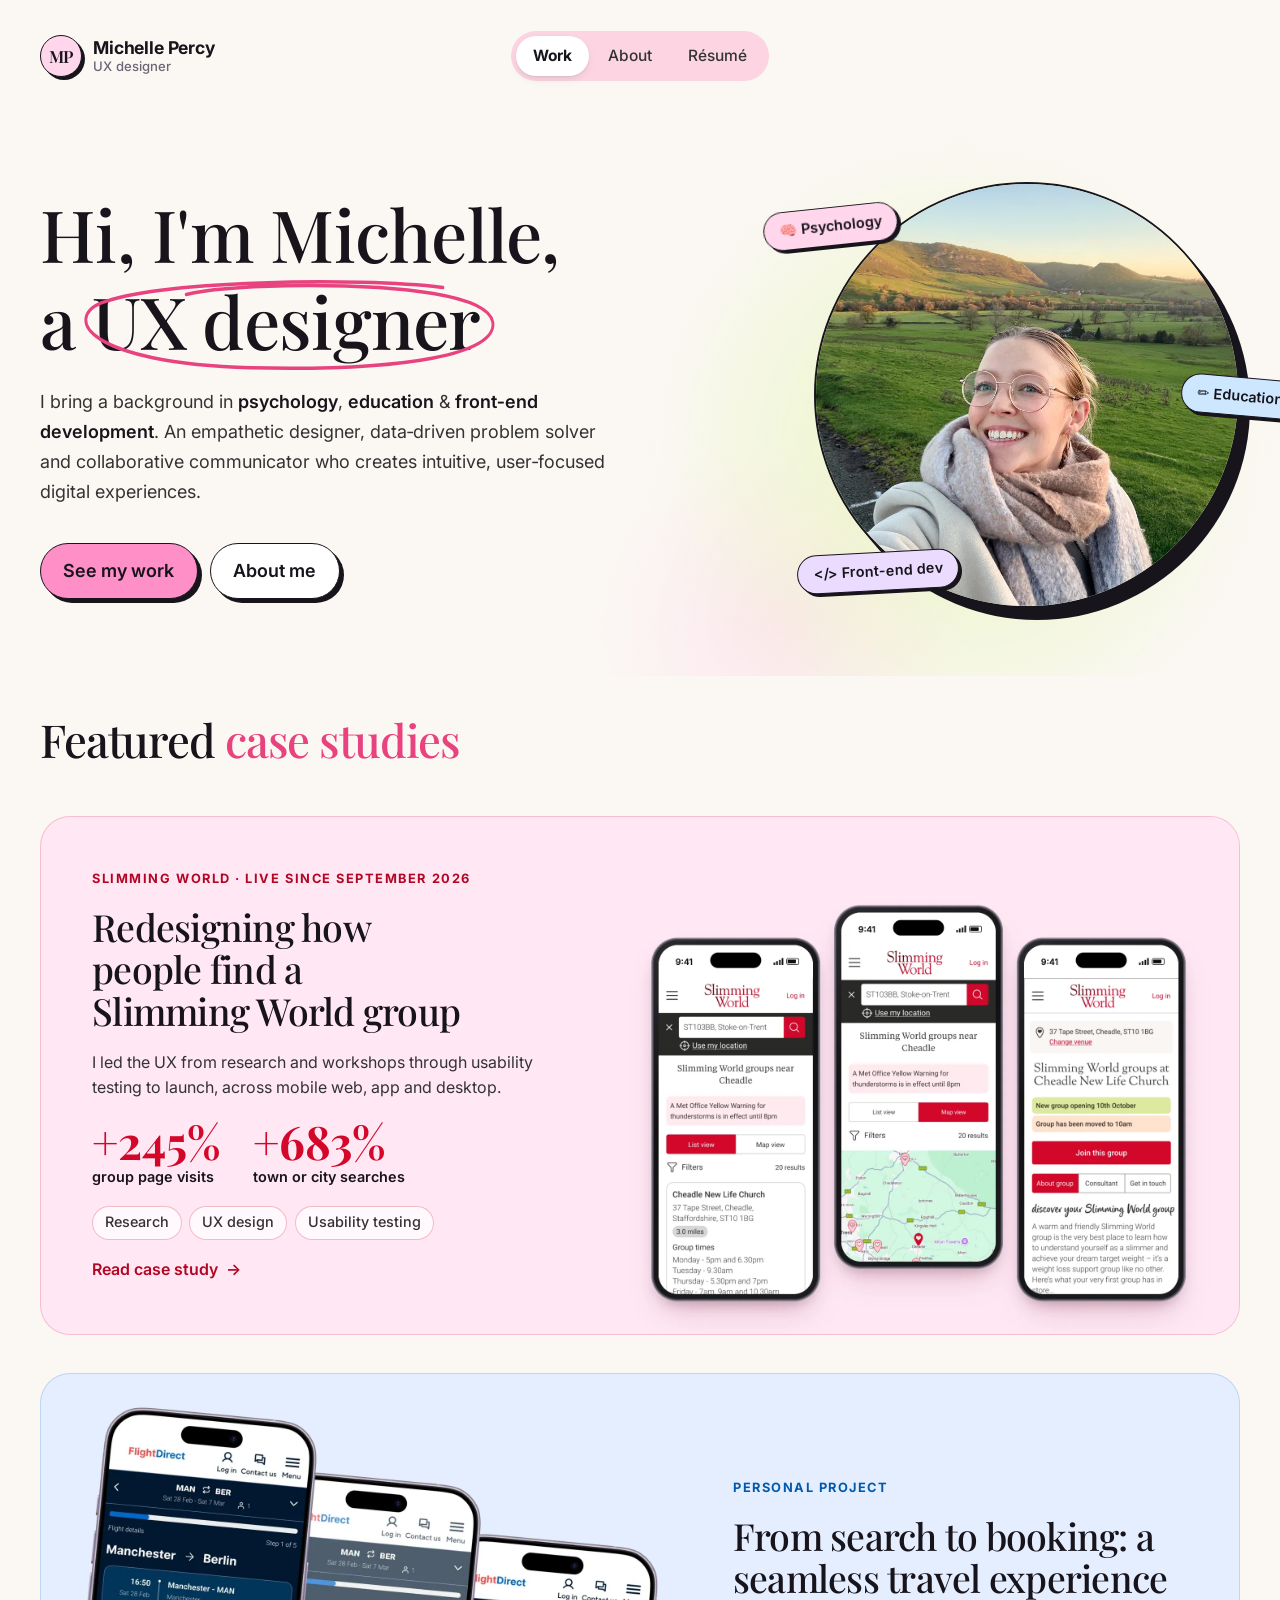
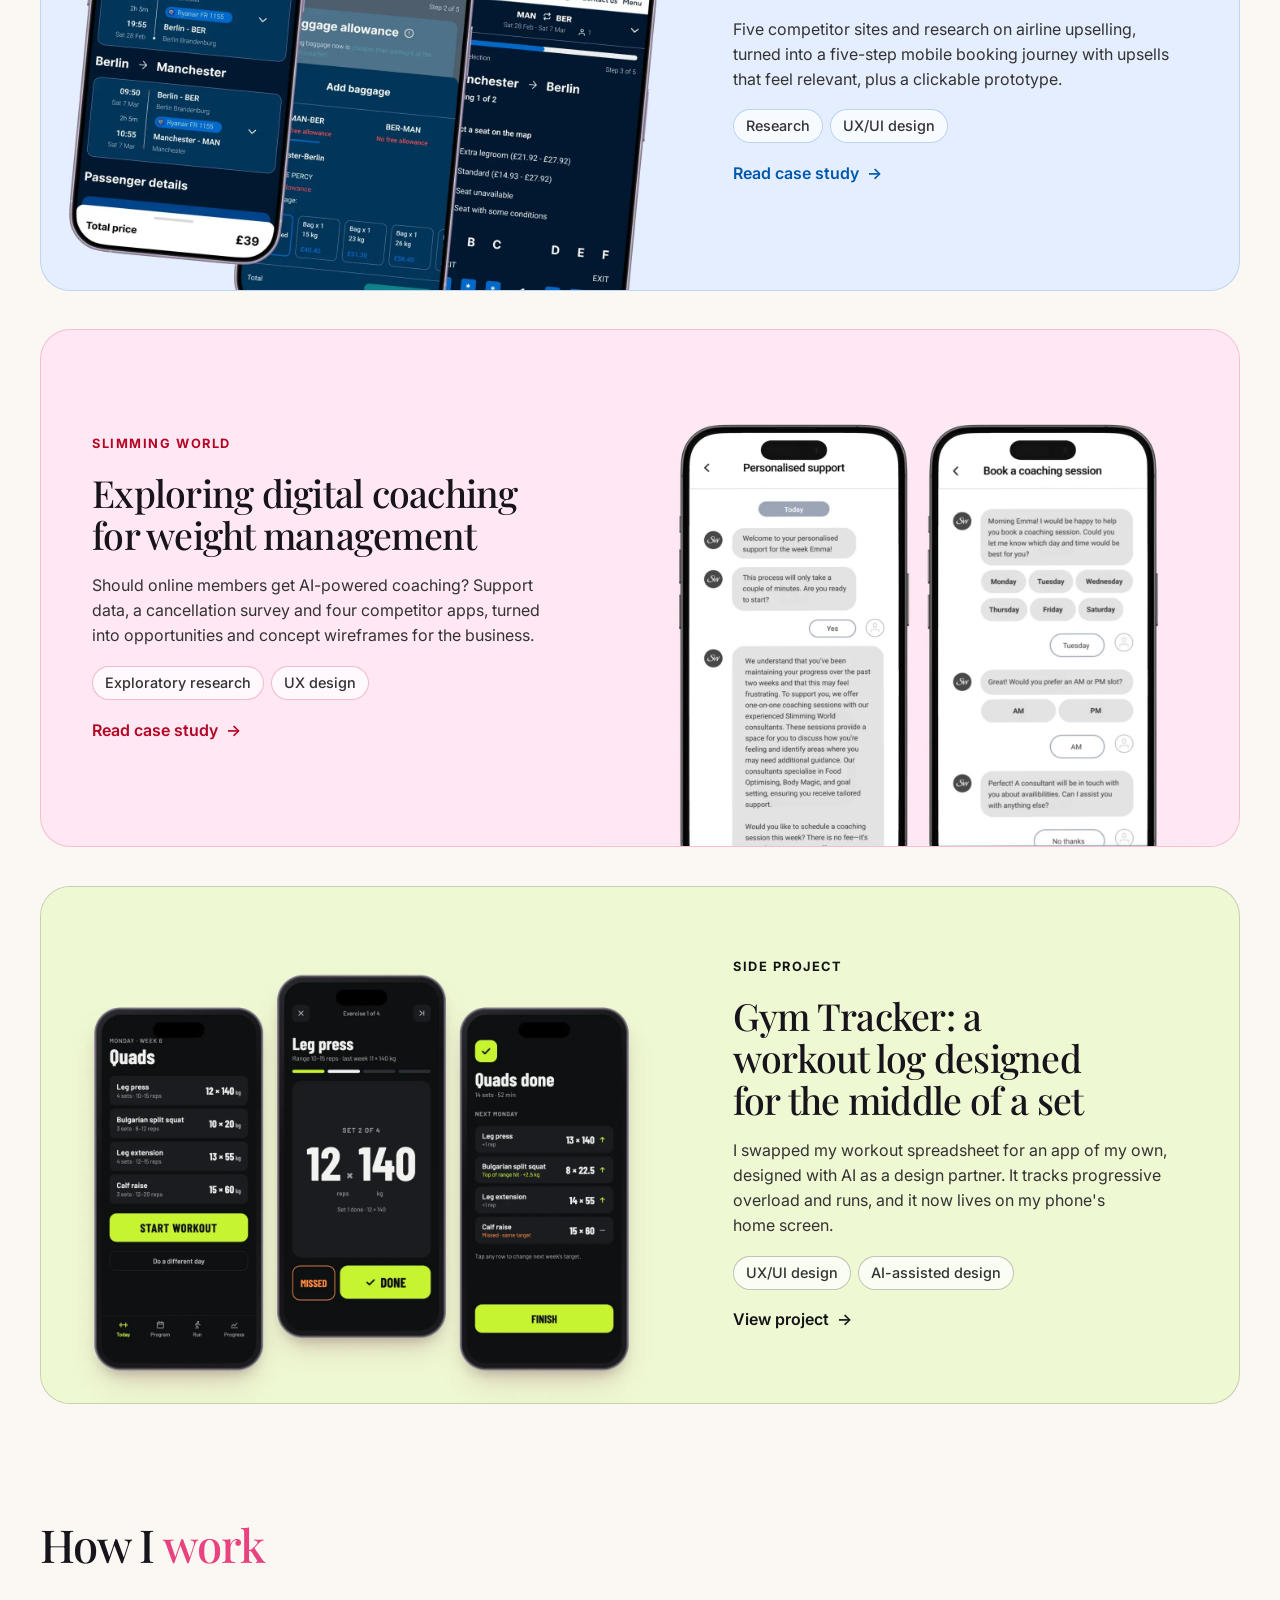
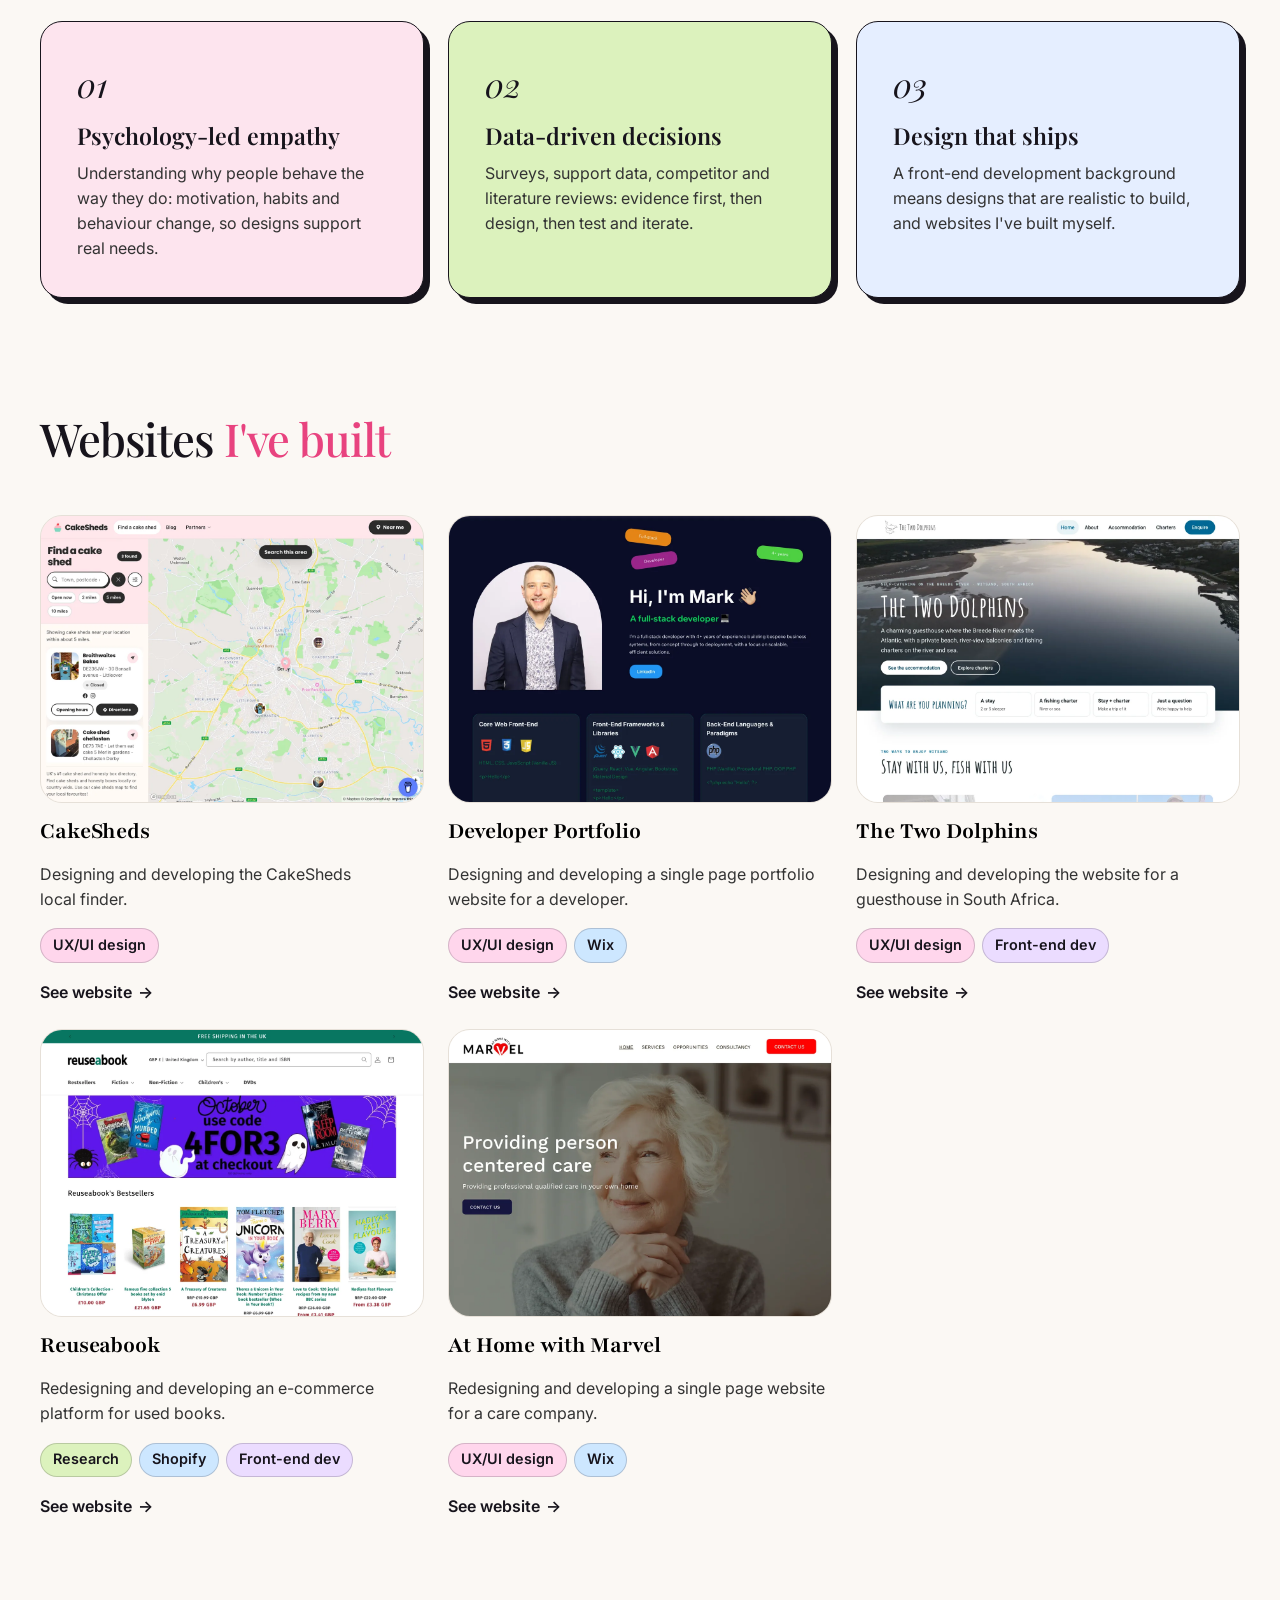
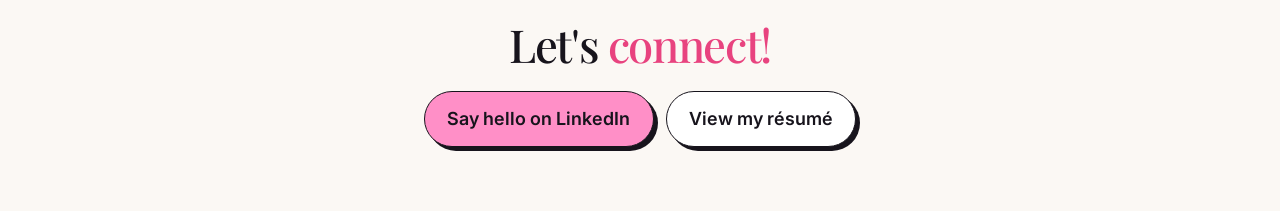
==== index.html @ 06703236 "Make home case study cards outcome-led, with Group Search results as headline stats Co-Authored-By: " ====
<!doctype html>
<html lang="en-GB">
<head>
  <meta charset="utf-8">
  <meta name="viewport" content="width=device-width, initial-scale=1">
  <title>Michelle Percy — UX Designer</title>
  <meta name="description" content="UX designer with a background in psychology, education and front-end development. Case studies in research, UX and UI design.">
  <meta property="og:title" content="Michelle Percy — UX Designer">
  <meta property="og:description" content="Empathetic designer, data-driven problem solver and collaborative communicator.">
  <meta property="og:image" content="assets/img/home-sw-coaching.webp">
  <meta name="theme-color" content="#fbf8f4">
  <link rel="icon" href="favicon.png" type="image/png">
  <link rel="apple-touch-icon" href="apple-touch-icon.png">
  <link rel="preconnect" href="https://fonts.googleapis.com">
  <link rel="preconnect" href="https://fonts.gstatic.com" crossorigin>
  <link rel="stylesheet" href="https://fonts.googleapis.com/css2?family=Playfair+Display:ital,wght@0,400..800;1,400..800&family=Inter:wght@400..700&family=Playfair:wght@700&display=swap">
  <link rel="stylesheet" href="css/styles.css">
  <script src="js/main.js" defer></script>
</head>
<body>
  <a class="skip-link" href="#main">Skip to content</a>

  <header class="site-header">
    <div class="wrap">
      <a class="logo" href="./" aria-label="Michelle Percy, UX designer — home">
        <span class="logo-mark" aria-hidden="true">MP</span>
        <span class="logo-text"><span class="logo-name">Michelle Percy</span><span class="logo-role">UX designer</span></span>
      </a>
      <nav class="nav" aria-label="Main">
        <ul>
          <li><a href="./#work" aria-current="page">Work</a></li>
          <li><a href="about/">About</a></li>
          <li><a class="ext" href="assets/docs/michelle-percy-resume.pdf" target="_blank" rel="noopener">Résumé<span class="visually-hidden"> (opens in a new tab)</span></a></li>
        </ul>
      </nav>
    </div>
  </header>

  <main id="main">
    <section class="hero" aria-labelledby="hero-title">
      <div class="wrap">
        <div>
          <h1 id="hero-title">
            <span class="line">Hi, I'm Michelle,</span>
            <span class="line">a <span class="circled">UX designer<svg class="scribble" viewBox="0 0 600 110" preserveAspectRatio="none" aria-hidden="true" focusable="false"><path pathLength="1" d="M520 12C400 0 120 4 40 30-10 48 20 98 250 104 470 108 596 88 590 52 584 22 470 8 300 10 240 11 190 14 160 20"/></svg></span></span>
          </h1>
          <p class="lede reveal">I bring a background in <strong>psychology</strong>, <strong>education</strong> &amp; <strong>front&#8209;end development</strong>. An empathetic designer, data&#8209;driven problem solver and collaborative communicator who creates intuitive, user&#8209;focused digital experiences.</p>
          <div class="hero-actions reveal" style="--d:.1s">
            <a class="btn" href="#work">See my work</a>
            <a class="btn btn--ghost" href="about/">About me</a>
          </div>
        </div>
        <div class="avatar reveal" style="--d:.15s">
          <div class="avatar-frame"><img src="assets/img/michelle-photo.webp" width="800" height="800" alt="Photo of Michelle smiling, wearing round glasses and a cosy scarf, with green fields and hills behind her."></div>
          <span class="sticker" aria-hidden="true">🧠 Psychology</span>
          <span class="sticker" aria-hidden="true">✏️ Education</span>
          <span class="sticker" aria-hidden="true">&lt;/&gt; Front-end dev</span>
        </div>
      </div>
    </section>

    <section class="section" id="work" aria-labelledby="work-title">
      <div class="wrap">
        <div class="section-head reveal">
          <h2 id="work-title">Featured <em>case studies</em></h2>
        </div>

        <ul class="projects">
          <li class="project project--gs reveal">
            <div class="project-body">
              <span class="eyebrow">Slimming World · Live since September 2026</span>
              <h3><a href="work/group-search/">Redesigning how people find a Slimming World group</a></h3>
              <p>I led the UX from research and workshops through usability testing to launch, across mobile web, app and desktop.</p>
              <ul class="project-stats" aria-label="Results, year on year">
                <li><strong>+245%</strong> group page visits</li>
                <li><strong>+683%</strong> town or city searches</li>
              </ul>
              <ul class="chips" aria-label="Disciplines">
                <li class="chip">Research</li><li class="chip">UX design</li><li class="chip">Usability testing</li>
              </ul>
              <span class="project-cta" aria-hidden="true">Read case study <span class="arrow">→</span></span>
            </div>
            <div class="project-media">
              <picture>
                <source media="(max-width: 860px)" srcset="assets/img/home-group-search-mobile.webp" width="1200" height="1170">
                <img src="assets/img/home-group-search.webp" width="1800" height="1272" loading="lazy" alt="Three Slimming World phone screens showing group search results as a list and on a map, and a group's page.">
              </picture>
            </div>
          </li>

          <li class="project project--fd reveal">
            <div class="project-body">
              <span class="eyebrow">Personal project</span>
              <h3><a href="work/flights-direct/">From search to booking: a seamless travel experience</a></h3>
              <p>Five competitor sites and research on airline upselling, turned into a five-step mobile booking journey with upsells that feel relevant, plus a clickable prototype.</p>
              <ul class="chips" aria-label="Disciplines">
                <li class="chip">Research</li><li class="chip">UX/UI design</li>
              </ul>
              <span class="project-cta" aria-hidden="true">Read case study <span class="arrow">→</span></span>
            </div>
            <div class="project-media">
              <picture>
                <source media="(max-width: 860px)" srcset="assets/img/home-flights-mobile.webp" width="1200" height="1195">
                <img src="assets/img/home-flights.webp" width="1800" height="1272" loading="lazy" alt="Three Flights Direct phone screens showing flight details, baggage allowance and seat selection.">
              </picture>
            </div>
          </li>

          <li class="project project--sw reveal">
            <div class="project-body">
              <span class="eyebrow">Slimming World</span>
              <h3><a href="work/digital-coaching/">Exploring digital coaching for weight management</a></h3>
              <p>Should online members get AI-powered coaching? Support data, a cancellation survey and four competitor apps, turned into opportunities and concept wireframes for the business.</p>
              <ul class="chips" aria-label="Disciplines">
                <li class="chip">Exploratory research</li><li class="chip">UX design</li>
              </ul>
              <span class="project-cta" aria-hidden="true">Read case study <span class="arrow">→</span></span>
            </div>
            <div class="project-media">
              <picture>
                <source media="(max-width: 860px)" srcset="assets/img/home-sw-coaching-mobile.webp" width="1200" height="1170">
                <img src="assets/img/home-sw-coaching.webp" width="1800" height="1272" loading="lazy" alt="Two phone screens showing a personalised support chat and a coaching session booking flow.">
              </picture>
            </div>
          </li>

          <li class="project project--gym reveal">
            <div class="project-body">
              <span class="eyebrow">Side project</span>
              <h3><a href="work/gym-tracker/">Gym Tracker: a workout log designed for the middle of a set</a></h3>
              <p>I swapped my workout spreadsheet for an app of my own, designed with AI as a design partner. It tracks progressive overload and runs, and it now lives on my phone's home screen.</p>
              <ul class="chips" aria-label="Disciplines">
                <li class="chip">UX/UI design</li><li class="chip">AI-assisted design</li>
              </ul>
              <span class="project-cta" aria-hidden="true">View project <span class="arrow">→</span></span>
            </div>
            <div class="project-media">
              <picture>
                <source media="(max-width: 860px)" srcset="assets/img/home-gym-mobile.webp" width="1200" height="1170">
                <img src="assets/img/home-gym.webp" width="1800" height="1272" loading="lazy" alt="Three dark Gym Tracker phone screens: today's workout, an active set showing 12 reps at 140 kg, and the workout summary with next week's targets.">
              </picture>
            </div>
          </li>
        </ul>
      </div>
    </section>

    <section class="section" style="padding-top:0" aria-labelledby="approach-title">
      <div class="wrap">
        <div class="section-head reveal">
          <h2 id="approach-title">How I <em>work</em></h2>
        </div>
        <ol class="approach">
          <li class="reveal">
            <span class="num" aria-hidden="true">01</span>
            <h3>Psychology-led empathy</h3>
            <p>Understanding why people behave the way they do: motivation, habits and behaviour change, so designs support real needs.</p>
          </li>
          <li class="reveal" style="--d:.08s">
            <span class="num" aria-hidden="true">02</span>
            <h3>Data-driven decisions</h3>
            <p>Surveys, support data, competitor and literature reviews: evidence first, then design, then test and iterate.</p>
          </li>
          <li class="reveal" style="--d:.16s">
            <span class="num" aria-hidden="true">03</span>
            <h3>Design that ships</h3>
            <p>A front-end development background means designs that are realistic to build, and websites I've built myself.</p>
          </li>
        </ol>
      </div>
    </section>

    <section class="section" style="padding-top:0" aria-labelledby="sites-title">
      <div class="wrap">
        <div class="section-head reveal">
          <h2 id="sites-title">Websites <em>I've built</em></h2>
        </div>
        <ul class="sites">
          <li class="site reveal">
            <div class="site-media"><img src="assets/img/site-cakesheds.webp" width="1200" height="900" loading="lazy" alt="CakeSheds finder: a map of Derby with cake shed pins, beside search filters and a list of nearby cake sheds."></div>
            <h3>CakeSheds</h3>
            <p>Designing and developing the CakeSheds local finder.</p>
            <ul class="chips"><li class="chip chip--design">UX/UI design</li></ul>
            <a class="site-cta" href="https://www.cakesheds.com/search" target="_blank" rel="noopener">See website <span class="arrow" aria-hidden="true">→</span><span class="visually-hidden">: CakeSheds (opens in a new tab)</span></a>
          </li>
          <li class="site reveal" style="--d:.08s">
            <div class="site-media"><img src="assets/img/site-dev-portfolio.webp" width="1200" height="900" loading="lazy" alt="Dark-themed developer portfolio homepage with a portrait, a 'Hi, I'm Mark' intro and skills cards."></div>
            <h3>Developer Portfolio</h3>
            <p>Designing and developing a single page portfolio website for a developer.</p>
            <ul class="chips"><li class="chip chip--design">UX/UI design</li><li class="chip chip--tool">Wix</li></ul>
            <a class="site-cta" href="https://percytechnology.wixstudio.com/markpercy" target="_blank" rel="noopener">See website <span class="arrow" aria-hidden="true">→</span><span class="visually-hidden">: Developer Portfolio (opens in a new tab)</span></a>
          </li>
          <li class="site reveal">
            <div class="site-media"><img src="assets/img/site-two-dolphins.webp" width="1200" height="900" loading="lazy" alt="The Two Dolphins guesthouse homepage: the guesthouse name over an aerial view of the Breede River, with a 'What are you planning?' panel below."></div>
            <h3>The Two Dolphins</h3>
            <p>Designing and developing the website for a guesthouse in South Africa.</p>
            <ul class="chips"><li class="chip chip--design">UX/UI design</li><li class="chip chip--dev">Front-end dev</li></ul>
            <a class="site-cta" href="https://www.twodolphinsguesthouse.com/" target="_blank" rel="noopener">See website <span class="arrow" aria-hidden="true">→</span><span class="visually-hidden">: The Two Dolphins (opens in a new tab)</span></a>
          </li>
          <li class="site reveal" style="--d:.08s">
            <div class="site-media"><img src="assets/img/site-reuseabook.webp" width="1200" height="900" loading="lazy" alt="Reuseabook online bookshop homepage with a 4FOR3 offer banner and a row of bestselling books."></div>
            <h3>Reuseabook</h3>
            <p>Redesigning and developing an e-commerce platform for used books.</p>
            <ul class="chips"><li class="chip chip--research">Research</li><li class="chip chip--tool">Shopify</li><li class="chip chip--dev">Front-end dev</li></ul>
            <a class="site-cta" href="https://reuseabook.com/" target="_blank" rel="noopener">See website <span class="arrow" aria-hidden="true">→</span><span class="visually-hidden">: Reuseabook (opens in a new tab)</span></a>
          </li>
          <li class="site reveal" style="--d:.16s">
            <div class="site-media"><img src="assets/img/site-marvel.webp" width="1200" height="900" loading="lazy" alt="At Home with Marvel care company homepage: 'Providing person centered care' over a photo of a smiling older woman."></div>
            <h3>At Home with Marvel</h3>
            <p>Redesigning and developing a single page website for a care company.</p>
            <ul class="chips"><li class="chip chip--design">UX/UI design</li><li class="chip chip--tool">Wix</li></ul>
            <a class="site-cta" href="https://www.athomewithmarvel.com/" target="_blank" rel="noopener">See website <span class="arrow" aria-hidden="true">→</span><span class="visually-hidden">: At Home with Marvel (opens in a new tab)</span></a>
          </li>
        </ul>
      </div>
    </section>

    <section class="contact" aria-labelledby="contact-title">
      <div class="wrap reveal">
        <h2 id="contact-title">Let's <em>connect!</em></h2>
        <div class="hero-actions">
          <a class="btn" href="https://www.linkedin.com/in/michelle-percy-developer" target="_blank" rel="noopener">Say hello on LinkedIn<span class="visually-hidden"> (opens in a new tab)</span></a>
          <a class="btn btn--ghost" href="assets/docs/michelle-percy-resume.pdf" target="_blank" rel="noopener">View my résumé<span class="visually-hidden"> (opens in a new tab)</span></a>
        </div>
      </div>
    </section>
  </main>

</body>
</html>
---- css/styles.css ----
/* ==========================================================================
   Me, Michelle & I — portfolio styles
   ========================================================================== */

:root {
  /* Palette */
  --ink: #17141c;
  --ink-soft: #333333;   /* body copy, matches the original Figma site */
  --muted: #6b6574;
  --paper: #fbf8f4;
  --paper-2: #f3eee7;
  --card: #ffffff;
  --line: #e6e0d8;

  --pink: #e8437f;        /* brand accent */
  --pink-ink: #b8235a;    /* AA on paper for small text */
  --pink-soft: #fde4ee;
  --lime: #dcf2bd;
  --lime-deep: #c9e77a;
  /* Hero sticker trio: "cotton candy" */
  --hot-pink: #ff8fc7;    /* buttons */
  --candy-pink: #ffd6ec;  /* Psychology */
  --baby-blue: #cde7ff;   /* Education */
  --lilac: #ebdcff;       /* Front-end dev */
  --sw: #d3072a;          /* Slimming World red */
  --sw-soft: #fde8ea;
  --fd: #0069cc;          /* Flights Direct blue (from its design system) */
  --fd-soft: #e5eeff;
  --gym: #16181b;         /* Gym Tracker: the app's near-black, with its lime as the soft tint */
  --gym-soft: #eef8d2;
  --gym-lime: #c6f432;

  --accent: var(--pink);
  --accent-ink: var(--pink-ink);
  --accent-soft: var(--pink-soft);

  /* Type */
  --font-display: "Playfair Display", Georgia, "Times New Roman", serif;
  --font-body: "Inter", system-ui, -apple-system, "Segoe UI", Roboto, sans-serif;
  --step--1: clamp(0.84rem, 0.82rem + 0.1vw, 0.9rem);
  --step-0: 1rem;        /* body text: 16px, as on the original Figma site */
  --step-1: clamp(1.2rem, 1.1rem + 0.5vw, 1.45rem);
  --step-2: clamp(1.5rem, 1.3rem + 1vw, 2.1rem);
  --step-3: clamp(1.9rem, 1.5rem + 2vw, 3.1rem);
  --step-4: clamp(2.2rem, 1.5rem + 2.6vw, 3.6rem);
  --step-5: clamp(2.4rem, 1.3rem + 3.4vw, 4.6rem);

  /* Layout */
  --wrap: 1200px;
  --wrap-text: 720px;
  --gutter: clamp(1rem, 0.6rem + 2vw, 2.5rem);
  --radius: 22px;
  --radius-sm: 12px;
  --shadow: 0 1px 2px rgb(23 20 28 / 0.06), 0 12px 32px -12px rgb(23 20 28 / 0.18);
  --shadow-lg: 0 2px 4px rgb(23 20 28 / 0.06), 0 28px 60px -20px rgb(23 20 28 / 0.28);
  --ease: cubic-bezier(0.2, 0.7, 0.2, 1);
}

/* Reset -------------------------------------------------------------- */
*, *::before, *::after { box-sizing: border-box; }
html { -webkit-text-size-adjust: 100%; scroll-behavior: smooth; scroll-padding-top: 96px; }
body {
  margin: 0;
  font-family: var(--font-body);
  font-size: var(--step-0);
  line-height: 1.5625; /* 25px at 16px */
  color: var(--ink);
  background: var(--paper);
  -webkit-font-smoothing: antialiased;
  text-rendering: optimizeLegibility;
  overflow-x: hidden;
}
img, svg { display: block; max-width: 100%; height: auto; }
a { color: inherit; }
button { font: inherit; color: inherit; }
h1, h2, h3, h4, h5, h6 { margin: 0; font-family: var(--font-display); line-height: 1.12; font-weight: 600; text-wrap: balance; }
p { margin: 0; text-wrap: pretty; }
ul, ol { margin: 0; padding: 0; }

@view-transition { navigation: auto; }

:focus-visible { outline: 3px solid var(--accent); outline-offset: 3px; border-radius: 6px; }
::selection { background: var(--lime-deep); color: var(--ink); }

.visually-hidden {
  position: absolute !important; width: 1px; height: 1px; overflow: hidden;
  clip: rect(0 0 0 0); clip-path: inset(50%); white-space: nowrap;
}
.skip-link {
  position: absolute; left: 1rem; top: -100px; z-index: 100;
  background: var(--ink); color: var(--paper); padding: 0.75rem 1.1rem; border-radius: 999px;
  font-weight: 600; text-decoration: none; transition: top 0.2s;
}
.skip-link:focus { top: 1rem; }

.wrap { width: min(100% - 2 * var(--gutter), var(--wrap)); margin-inline: auto; }
.wrap-text { width: min(100% - 2 * var(--gutter), var(--wrap-text)); margin-inline: auto; }

/* Header -------------------------------------------------------------- */
.site-header {
  position: sticky; top: 0; z-index: 50;
  background: color-mix(in srgb, var(--paper) 82%, transparent);
  backdrop-filter: saturate(1.4) blur(14px);
  -webkit-backdrop-filter: saturate(1.4) blur(14px);
  border-bottom: 1px solid transparent;
  transition: border-color 0.3s, box-shadow 0.3s;
}
.site-header.is-scrolled { border-bottom-color: var(--line); }
/* Logo left, nav pill centred (the empty third column balances the logo) */
.site-header { --header-pad: clamp(0.5rem, 2vh, 1.5rem); }
.site-header .wrap {
  display: grid; grid-template-columns: 1fr auto 1fr; align-items: center; gap: 1rem;
  min-height: calc(76px + 2 * var(--header-pad)); transition: min-height 0.3s var(--ease);
}
/* Roomy at the top of the page, tightens once you scroll */
.site-header.is-scrolled .wrap { min-height: 76px; }

/* Monogram logo: an "MP" sticker circle beside the name and role */
.logo {
  justify-self: start; text-decoration: none; white-space: nowrap; display: inline-flex; align-items: center; gap: 0.7rem;
}
.logo-mark {
  width: 42px; height: 42px; flex: none; display: grid; place-items: center; border-radius: 50%;
  background: var(--candy-pink); border: 1.5px solid var(--ink); box-shadow: 3px 3px 0 var(--ink);
  font-family: var(--font-display); font-weight: 600; font-size: 1.05rem; letter-spacing: -0.02em; color: var(--ink);
  transition: transform 0.2s var(--ease), box-shadow 0.2s var(--ease);
}
/* Presses into its shadow on hover, like the sticker buttons */
.logo:hover .logo-mark { transform: translate(2px, 2px); box-shadow: 1px 1px 0 var(--ink); }
.logo-text { display: grid; line-height: 1.15; }
.logo-name { font-weight: 700; font-size: 1.1rem; letter-spacing: -0.01em; color: var(--ink); }
.logo-role { font-size: 0.82rem; font-weight: 500; color: var(--muted); }

.nav ul {
  display: flex; gap: 0.15rem; list-style: none; padding: 0.3rem; border-radius: 999px;
  background: rgb(255 66 157 / 0.2); /* #FF429D at 20% */
}
.nav a {
  display: inline-flex; align-items: center; gap: 0.35rem; text-decoration: none; font-weight: 500; font-size: 0.97rem;
  color: var(--ink-soft); padding: 0.5rem 1.05rem; border-radius: 999px; transition: background 0.25s, color 0.25s, box-shadow 0.25s;
}
.nav a:hover { color: var(--ink); background: rgb(255 255 255 / 0.6); }
.nav a[aria-current="page"] { color: var(--ink); font-weight: 700; background: var(--card); box-shadow: 0 1px 2px rgb(23 20 28 / 0.08), 0 4px 12px -4px rgb(23 20 28 / 0.15); }
@media (max-width: 640px) {
  /* Slimmer header on phones so the hero buttons stay above the fold */
  .site-header { --header-pad: 0.25rem; }
  .site-header .wrap { display: flex; justify-content: space-between; min-height: calc(64px + 2 * var(--header-pad)); }
  .site-header.is-scrolled .wrap { min-height: 64px; }
  .logo-text { display: none; }
  .nav a { padding: 0.45rem 0.8rem; font-size: 0.93rem; }
}

/* Buttons & chips ------------------------------------------------------ */
/* "Sticker" buttons: hot pink with a chunky ink shadow, matching the hero stickers; they press into the shadow on hover */
.btn {
  display: inline-flex; align-items: center; gap: 0.6rem; min-height: 48px;
  padding: 0.8rem 1.4rem; border-radius: 999px; border: 1.5px solid var(--ink);
  background: var(--hot-pink); color: var(--ink); font-size: 1.125rem; font-weight: 600; text-decoration: none; cursor: pointer;
  box-shadow: 4px 4px 0 var(--ink);
  transition: transform 0.2s var(--ease), box-shadow 0.2s var(--ease), background 0.2s;
}
.btn:hover { transform: translate(2px, 2px); box-shadow: 2px 2px 0 var(--ink); }
.btn:active { transform: translate(4px, 4px); box-shadow: 0 0 0 var(--ink); }
.btn--ghost { background: var(--card); }
.btn--ghost:hover { background: var(--candy-pink); }
.btn .arrow { transition: transform 0.25s var(--ease); }
.btn:hover .arrow { transform: translateX(4px); }

.chips { display: flex; flex-wrap: wrap; gap: 0.45rem; list-style: none; }
.chip {
  font-size: var(--step--1); font-weight: 500; padding: 0.3rem 0.75rem; border-radius: 999px;
  background: var(--card); border: 1px solid var(--line); color: var(--ink-soft);
}
.eyebrow {
  display: inline-block; font-size: 0.8rem; font-weight: 700; letter-spacing: 0.12em; text-transform: uppercase;
  color: var(--accent-ink);
}

/* Hero ---------------------------------------------------------------- */
/* The hero fits above the fold: headline size is capped by viewport height as well as width */
.hero { position: relative; padding-block: clamp(1.5rem, 4vh, 3.5rem) clamp(2rem, 4vh, 3.5rem); overflow: hidden; }
/* On wider screens the header and hero together fill about 3/4 of the first screen */
@media (min-width: 861px) {
  .hero { min-height: calc(75svh - 76px - 2 * clamp(0.5rem, 2vh, 1.5rem)); display: grid; align-content: center; }
}
.hero::before {
  content: ""; position: absolute; inset: -20% -10% auto auto; width: 70vw; aspect-ratio: 1; z-index: -1;
  background: radial-gradient(closest-side, rgb(230 245 184 / 0.9), transparent 70%),
              radial-gradient(closest-side at 30% 70%, rgb(253 228 238 / 0.9), transparent 70%);
  filter: blur(10px);
}
.hero .wrap { display: grid; grid-template-columns: 1.25fr 0.75fr; gap: clamp(2rem, 5vw, 5rem); align-items: center; }
.hero h1 { font-family: var(--font-display); font-size: min(clamp(2.4rem, 1.3rem + 4vw, 5.6rem), 9.6vh); font-weight: 500; letter-spacing: -0.01em; line-height: 1.2; }
/* Hand-drawn marker loop around a word (inspired by Jane Noh); it draws itself in on load */
.circled { position: relative; white-space: nowrap; }
.scribble { position: absolute; left: -5%; top: 6%; width: 110%; max-width: none; height: 100%; overflow: visible; pointer-events: none; }
.scribble path {
  fill: none; stroke: var(--accent); stroke-width: 4; stroke-linecap: round; stroke-linejoin: round;
  stroke-dasharray: 1; stroke-dashoffset: 1; animation: scribble-draw 1.1s var(--ease) 0.7s forwards;
}
@keyframes scribble-draw { to { stroke-dashoffset: 0; } }
.hero .lede { margin-top: 1.5rem; font-size: 1.125rem; line-height: 1.667; color: var(--ink-soft); max-width: 52ch; }
.hero .lede strong { color: var(--ink); font-weight: 600; }
.hero-actions { display: flex; flex-wrap: wrap; gap: 0.75rem; margin-top: 2.25rem; }

.avatar { position: relative; justify-self: center; width: min(100%, 460px, 56vh); }
.avatar-frame {
  aspect-ratio: 1; border-radius: 50%; overflow: hidden; background: var(--lime);
  border: 2px solid var(--ink); box-shadow: 10px 12px 0 var(--ink);
}
.avatar-frame img { width: 100%; height: 100%; object-fit: cover; }
.sticker {
  position: absolute; padding: 0.45rem 0.95rem; border-radius: 999px; font-size: 0.9rem; font-weight: 600;
  border: 1.5px solid var(--ink); background: var(--card); box-shadow: 3px 3px 0 var(--ink); white-space: nowrap;
  animation: bob 6s ease-in-out infinite;
}
.sticker:nth-child(2) { top: 6%; left: -12%; background: var(--candy-pink); transform: rotate(-6deg); }
.sticker:nth-child(3) { top: 46%; right: -14%; background: var(--baby-blue); animation-delay: -2s; transform: rotate(5deg); }
.sticker:nth-child(4) { bottom: 4%; left: -4%; background: var(--lilac); animation-delay: -4s; transform: rotate(-3deg); }
@keyframes bob { 50% { translate: 0 -8px; } }
@media (max-width: 860px) {
  .hero { padding-top: 1.75rem; }
  .hero .wrap { grid-template-columns: 1fr; gap: 1.25rem; }
  .avatar { order: -1; width: min(63%, 228px, 27.5vh); }
  .hero .lede { font-size: var(--step-0); margin-top: 1rem; }
  .hero-actions { margin-top: 1.4rem; }
  /* Avatar is small here, so the stickers sit out to the sides instead of over the face */
  .sticker { font-size: 0.75rem; padding: 0.35rem 0.75rem; }
  .sticker:nth-child(2) { top: 4%; left: auto; right: 80%; }
  .sticker:nth-child(3) { top: 40%; right: auto; left: 82%; }
  .sticker:nth-child(4) { bottom: 2%; left: auto; right: 72%; }
}

/* Section headings ------------------------------------------------------ */
.section { padding-block: clamp(4rem, 9vw, 8rem); }
.hero + .section { padding-top: clamp(1rem, 3vw, 2.5rem); }
.section-head { display: flex; flex-wrap: wrap; align-items: end; justify-content: space-between; gap: 1rem 2rem; margin-bottom: clamp(2rem, 4vw, 3.5rem); }
.section-head h2 { font-family: var(--font-display); font-size: clamp(1.9rem, 1.4rem + 1.8vw, 2.9rem); font-weight: 500; letter-spacing: -0.025em; }
.section-head h2 em { font-style: normal; color: var(--accent); }

/* Case study rows ------------------------------------------------------ */
.projects { display: grid; gap: clamp(1.5rem, 3vw, 2.5rem); list-style: none; }
/* Side-by-side cards are all as tall as the tallest one (owner's request, 2026-10-08) */
@media (min-width: 861px) { .projects { grid-auto-rows: 1fr; } }
.project {
  /* Soft pink matches the background baked into the Digital Coaching card image */
  --c: var(--sw); --c-soft: #ffe7f4;
  position: relative; display: grid; grid-template-columns: 1fr 1.15fr; align-items: center;
  border-radius: calc(var(--radius) + 8px); background: var(--c-soft); overflow: hidden;
  border: 1.5px solid color-mix(in srgb, var(--c) 18%, transparent);
  transition: translate 0.45s var(--ease), box-shadow 0.45s var(--ease), opacity 0.9s var(--ease), transform 0.9s var(--ease);
}
.project:nth-child(even) { grid-template-columns: 1.15fr 1fr; }
.project:nth-child(even) .project-media { order: -1; }
.project--fd { --c: var(--fd); --c-soft: var(--fd-soft); }
.project--gym { --c: var(--gym); --c-soft: var(--gym-soft); }
.project:has(a:hover), .project:focus-within { translate: 0 -6px; box-shadow: var(--shadow-lg); }
.project-body { padding: clamp(1.75rem, 4vw, 3.5rem); display: grid; gap: 1.1rem; align-content: center; }
.project .eyebrow { color: var(--c); filter: brightness(0.85); }
.project h3 { font-family: var(--font-display); font-size: clamp(1.6rem, 1.3rem + 1.3vw, 2.4rem); font-weight: 500; letter-spacing: -0.02em; }
.project h3 a { text-decoration: none; }
.project h3 a::after { content: ""; position: absolute; inset: 0; z-index: 1; border-radius: inherit; }
.project p { color: var(--ink-soft); }
/* Headline results on a card: big numbers in the project colour */
.project-stats { display: flex; flex-wrap: wrap; gap: 0.75rem 2rem; list-style: none; }
.project-stats li { display: grid; font-weight: 600; font-size: var(--step--1); color: var(--ink); }
.project-stats strong { font-family: var(--font-display); font-size: clamp(2rem, 1.6rem + 1.6vw, 3rem); font-weight: 700; line-height: 1.05; color: var(--c); }
.project .chip { background: rgb(255 255 255 / 0.7); border-color: color-mix(in srgb, var(--c) 25%, transparent); }
.project-cta { display: inline-flex; align-items: center; gap: 0.5rem; font-weight: 600; color: var(--c); filter: brightness(0.85); }
.project-cta .arrow { transition: transform 0.3s var(--ease); }
.project:hover .project-cta .arrow { transform: translateX(6px); }
.project-media { position: relative; height: 100%; min-height: 320px; overflow: hidden; }
/* <picture> swaps in a phone-specific image; let the <img> inside fill the frame as before */
.project-media picture { display: contents; }
.project-media img { width: 100%; height: 100%; object-fit: cover; transition: transform 0.8s var(--ease); }
.project:hover .project-media img { transform: scale(1.04); }
/* Work in progress: not a link. Without an image, the text spans the card */
.project--soon { cursor: default; }
.project--soon:not(:has(.project-media)) { grid-template-columns: 1fr; }
/* "Coming soon" label: a plain capsule, styled like the tags */
.badge {
  width: fit-content; font-size: var(--step--1); font-weight: 600; padding: 0.3rem 0.75rem; border-radius: 999px;
  background: rgb(255 255 255 / 0.7); border: 1px solid color-mix(in srgb, var(--c) 25%, transparent); color: var(--ink);
}
@media (max-width: 860px) {
  .project, .project:nth-child(even) { grid-template-columns: 1fr; }
  /* Match the card images' own shape on phones so nothing is cropped */
  .project-media, .project:nth-child(even) .project-media { order: -1; min-height: 0; height: auto; aspect-ratio: 1800 / 1272; }
  /* Cards with a phone-specific image (<picture>) show the whole image at its own shape */
  .project-media:has(picture), .project:nth-child(even) .project-media:has(picture) { aspect-ratio: auto; padding: 0.75rem 1.25rem 0; }
  .project-media:has(picture) img { height: auto; object-fit: contain; }
  /* Slightly smaller Slimming World phones on mobile */
  .project--sw .project-media:has(picture) { padding-inline: 2.5rem; }
  /* Larger Flights Direct phones on mobile */
  .project--fd.project .project-media:has(picture) { padding: 0; }
  .project--fd .project-body { padding-top: 0.25rem; }
}

/* Websites grid -------------------------------------------------------- */
.sites { display: grid; grid-template-columns: repeat(12, 1fr); gap: clamp(1rem, 2vw, 1.5rem); list-style: none; }
.site { grid-column: span 4; display: grid; gap: 0.9rem; align-content: start; }
.site-media { border-radius: var(--radius); overflow: hidden; background: var(--paper-2); aspect-ratio: 4 / 3; border: 1px solid var(--line); }
.site-media img { width: 100%; height: 100%; object-fit: cover; object-position: top; transition: transform 0.8s var(--ease); }
.site:hover .site-media img { transform: scale(1.05); }
/* "Playfair" (not Playfair Display) to match the original Figma site's card titles */
.site h3 { font-family: "Playfair", var(--font-display); font-size: 1.5rem; font-weight: 700; line-height: 1.25; letter-spacing: -0.005em; color: #000; }
.site p { color: var(--ink-soft); }
.site .chips { margin-top: 0.15rem; }
/* Colour-coded tags in the hero sticker colours: design pink, dev lilac, tools blue, research lime */
.site .chip { color: var(--ink); font-weight: 600; border-color: rgb(23 20 28 / 0.18); }
.site .chip--design { background: var(--candy-pink); }
.site .chip--dev { background: var(--lilac); }
.site .chip--tool { background: var(--baby-blue); }
.site .chip--research { background: var(--lime); }
/* "See website →" link, styled like the case study cards' "Read case study →" */
.site-cta { display: inline-block; width: fit-content; margin-top: 0.2rem; font-weight: 600; color: var(--ink); text-decoration: none; }
.site-cta:hover { text-decoration: underline; text-underline-offset: 4px; }
.site-cta .arrow { display: inline-block; margin-left: 0.15rem; transition: transform 0.3s var(--ease); }
.site:hover .site-cta .arrow, .site-cta:focus-visible .arrow { transform: translateX(6px); }
@media (max-width: 860px) {
  .site { grid-column: span 6; }
}
@media (max-width: 560px) {
  .sites { grid-template-columns: 1fr; }
  .site { grid-column: auto; }
}

/* Approach cards ------------------------------------------------------- */
.approach { display: grid; grid-template-columns: repeat(3, 1fr); gap: clamp(1rem, 2vw, 1.5rem); list-style: none; }
.approach li {
  padding: clamp(1.5rem, 3vw, 2.25rem); border-radius: var(--radius); background: var(--card); border: 1.5px solid var(--ink);
  box-shadow: 6px 6px 0 var(--ink); display: grid; gap: 0.75rem; align-content: start;
}
.approach li:nth-child(1) { background: var(--pink-soft); }
.approach li:nth-child(2) { background: var(--lime); }
.approach li:nth-child(3) { background: var(--fd-soft); }
.approach .num { font-family: var(--font-display); font-style: italic; font-size: var(--step-2); }
.approach h3 { font-family: var(--font-display); font-size: var(--step-1); font-weight: 600; }
.approach p { color: var(--ink-soft); }
@media (max-width: 860px) { .approach { grid-template-columns: 1fr; } }

/* Contact ------------------------------------------------------------- */
.contact { padding-block: clamp(2.5rem, 5vw, 4.5rem); text-align: center; }
/* Less space between the last section and Let's connect */
.section:has(+ .contact) { padding-bottom: clamp(1.5rem, 3vw, 2.5rem); }
.contact h2 { font-family: var(--font-display); font-size: clamp(1.9rem, 1.4rem + 1.8vw, 2.9rem); font-weight: 500; letter-spacing: -0.03em; line-height: 1; }
.contact h2 em { font-style: normal; color: var(--accent); }
.contact .hero-actions { justify-content: center; margin-top: 1.5rem; }

/* ==========================================================================
   Case study pages
   ========================================================================== */
.cs { --c: var(--sw); --c-soft: var(--sw-soft); }
.cs--fd { --c: var(--fd); --c-soft: var(--fd-soft); }
.cs--gym { --c: var(--gym); --c-soft: var(--gym-soft); }
.cs--gym .cs-cover::before { background: radial-gradient(60% 80% at 20% 0%, color-mix(in srgb, var(--gym-lime) 22%, transparent), transparent 60%); }
.cs--gym .big-statement mark { background: linear-gradient(transparent 60%, color-mix(in srgb, var(--gym-lime) 70%, transparent) 60%); }
/* Colour swatches (Gym Tracker visual design) */
.swatches { list-style: none; display: grid; grid-template-columns: repeat(auto-fit, minmax(min(100%, 150px), 1fr)); gap: 1rem; }
.swatches li { display: grid; gap: 0.2rem; align-content: start; color: var(--ink-soft); font-size: 0.95rem; }
.swatches li strong { color: var(--ink); }
.swatch { height: 72px; border-radius: var(--radius-sm); background: var(--s); border: 1px solid var(--line); margin-bottom: 0.5rem; }
.cs .eyebrow { color: var(--c); filter: brightness(0.85); }

.progress { position: fixed; inset: 0 0 auto; height: 4px; z-index: 60; transform-origin: 0 50%; transform: scaleX(0); background: var(--c); }

.cs-hero { padding-block: clamp(1.5rem, 4vw, 3rem) 0; }
.cs-hero .back { display: flex; width: fit-content; gap: 0.4rem; align-items: center; font-weight: 500; color: var(--muted); text-decoration: none; margin-bottom: 1.5rem; }
.cs-hero .back:hover { color: var(--ink); }
.cs-hero h1 { font-family: var(--font-display); font-size: var(--step-4); font-weight: 500; letter-spacing: -0.025em; margin-top: 0.9rem; max-width: 32ch; text-wrap: pretty; }
.cs-hero .lede { margin-top: 1.2rem; font-size: var(--step-1); color: var(--ink-soft); max-width: 72ch; }
.meta {
  margin-top: clamp(2rem, 4vw, 3rem); display: grid; grid-template-columns: repeat(5, auto); gap: 1.25rem 2.5rem;
  padding-block: 1.5rem; border-block: 1px solid var(--line);
}
.meta div { display: grid; gap: 0.25rem; align-content: start; }
.meta dt { font-size: 0.78rem; font-weight: 700; text-transform: uppercase; letter-spacing: 0.1em; color: var(--muted); }
.meta dd { margin: 0; font-weight: 500; }
@media (max-width: 860px) { .meta { grid-template-columns: repeat(2, 1fr); } }

.cs-cover {
  margin-top: clamp(2rem, 5vw, 4rem); border-radius: calc(var(--radius) + 10px); background: var(--c);
  /* Bottom padding leaves red space under the phones (the odd ones sit 14% lower) */
  padding: clamp(2rem, 5vw, 4rem) clamp(1rem, 3vw, 3rem) clamp(4rem, 9vw, 7.5rem); overflow: hidden; position: relative;
}
.cs-cover::before {
  content: ""; position: absolute; inset: 0;
  background: radial-gradient(60% 80% at 20% 0%, rgb(255 255 255 / 0.25), transparent 60%);
}
.phones { position: relative; display: flex; justify-content: center; align-items: end; gap: clamp(0.5rem, 2vw, 1.75rem); }
.phones img { width: clamp(70px, 17%, 210px); filter: drop-shadow(0 22px 30px rgb(0 0 0 / 0.28)); transition: transform 0.6s var(--ease); }
.phones img:nth-child(odd) { transform: translateY(14%); }
.phones img:nth-child(3) { transform: translateY(0); }
.cs-cover:hover .phones img { transform: translateY(4%); }
/* Phones: show only the middle three, larger, so none are cropped or too small to read */
@media (max-width: 600px) {
  .phones:has(> img:nth-child(5)) img:is(:first-child, :last-child) { display: none; }
  .phones:has(> img:nth-child(5)) img { width: 31%; }
  .phones:has(> img:nth-child(5)) img:is(:nth-child(2), :nth-child(4)) { transform: translateY(10%); }
}

/* Layout with sticky TOC */
.cs-layout { display: grid; grid-template-columns: 240px minmax(0, 1fr); gap: clamp(2rem, 5vw, 5rem); padding-block: clamp(3rem, 6vw, 5rem); }
.toc { position: sticky; top: 100px; align-self: start; }
.toc-title { font-size: 0.78rem; font-weight: 700; letter-spacing: 0.1em; text-transform: uppercase; color: var(--muted); margin-bottom: 0.9rem; }
.toc ol { list-style: none; display: grid; gap: 0.15rem; border-left: 2px solid var(--line); }
.toc a {
  display: block; padding: 0.4rem 0 0.4rem 1rem; margin-left: -2px; border-left: 2px solid transparent;
  text-decoration: none; color: var(--muted); font-size: 0.95rem; line-height: 1.35; transition: color 0.2s, border-color 0.2s;
}
.toc a:hover { color: var(--ink); }
.toc a[aria-current="true"] { color: var(--ink); font-weight: 600; border-left-color: var(--c); }
.toc details summary { display: none; }
@media (max-width: 960px) {
  .cs-layout { grid-template-columns: 1fr; }
  /* Sits flush under the scrolled header (76px here, 64px on phones) so no text shows between them */
  .toc { position: sticky; top: 76px; z-index: 40; margin-inline: calc(-1 * var(--gutter)); padding: 0 var(--gutter); background: color-mix(in srgb, var(--paper) 92%, transparent); backdrop-filter: blur(12px); -webkit-backdrop-filter: blur(12px); border-bottom: 1px solid var(--line); }
  .toc-title { display: none; }
  /* Clear the sticky header and the "Jump to section" bar when jumping to a section */
  html:has(.toc) { scroll-padding-top: 140px; }
  .toc details summary {
    display: flex; justify-content: space-between; align-items: center; cursor: pointer; list-style: none; min-height: 52px; font-weight: 600;
  }
  .toc details summary::-webkit-details-marker { display: none; }
  .toc details summary::after { content: "+"; font-size: 1.4rem; font-weight: 400; transition: transform 0.25s; }
  .toc details[open] summary::after { transform: rotate(45deg); }
  .toc ol { padding-bottom: 1rem; }
}
@media (max-width: 640px) { .toc { top: 64px; } }
@media (min-width: 961px) { .toc details > :not(summary) { display: block; } }

/* Case study content */
.cs-body { display: grid; gap: clamp(3.5rem, 8vw, 6.5rem); min-width: 0; }
.cs-section { display: grid; gap: 1.5rem; }
.cs-section > h2 { font-family: var(--font-display); font-size: clamp(1.6rem, 1.3rem + 1.2vw, 2.4rem); font-weight: 500; letter-spacing: -0.02em; }
.cs-section > h2 .n { display: block; font-family: var(--font-body); font-size: 0.8rem; font-weight: 700; letter-spacing: 0.12em; color: var(--c); filter: brightness(0.85); margin-bottom: 0.7rem; }
.cs-section h3 { font-family: var(--font-display); font-size: clamp(1.3rem, 1.15rem + 0.7vw, 1.75rem); font-weight: 500; letter-spacing: -0.015em; margin-top: 1rem; }
.cs-section h4 { font-size: var(--step-1); font-weight: 600; margin-top: 1.25rem; }
/* Sub-sections inside one numbered section (e.g. the three parts of Research) */
.cs-sub { display: grid; gap: 1.5rem; }
.cs-sub + .cs-sub { margin-top: 1.5rem; }
.cs-section p + h4 { margin-top: 2rem; }
.cs-section p { color: var(--ink-soft); max-width: 68ch; }
.cs-section p strong { color: var(--ink); }
.big-statement { font-family: var(--font-display); font-size: var(--step-2) !important; line-height: 1.3; color: var(--ink) !important; max-width: 30ch !important; }
.big-statement mark { background: linear-gradient(transparent 60%, color-mix(in srgb, var(--c) 22%, transparent) 60%); color: inherit; }

.bullets { list-style: none; display: grid; gap: 0.75rem; max-width: 68ch; }
.bullets li { position: relative; padding-left: 1.6rem; color: var(--ink-soft); }
.bullets li::before { content: ""; position: absolute; left: 0; top: 0.68em; width: 8px; height: 8px; border-radius: 50%; background: var(--c); }

.cards { display: grid; grid-template-columns: repeat(auto-fit, minmax(min(100%, 240px), 1fr)); gap: 1rem; list-style: none; }
.cards li { padding: 1.4rem; border-radius: var(--radius-sm); background: var(--card); border: 1px solid var(--line); color: var(--ink-soft); display: grid; gap: 0.5rem; align-content: start; }
.cards li strong { color: var(--ink); font-size: 1.05rem; }
.cards .num { font-family: var(--font-display); font-style: italic; font-size: var(--step-2); color: var(--c); line-height: 1; }
.cards--tint li { background: var(--c-soft); border-color: transparent; }
.cards--2 { grid-template-columns: repeat(2, minmax(0, 1fr)); }
@media (max-width: 760px) { .cards--2 { grid-template-columns: 1fr; } }

/* Flow diagram: wide image that scrolls sideways on small screens */
.figure-frame.flow-scroll { overflow-x: auto; background: #fff; scrollbar-width: thin; }
.flow-scroll img { border-radius: 0; }
.flow-scroll .zoom { width: 1400px; max-width: none; }
.split { display: grid; grid-template-columns: repeat(2, minmax(0, 1fr)); gap: 1.25rem; }
.panel { padding: clamp(1.4rem, 3vw, 2rem); border-radius: var(--radius); background: var(--card); border: 1px solid var(--line); display: grid; gap: 1rem; align-content: start; }
.panel h3 { margin: 0; font-size: var(--step-1); }
.panel--tint { background: var(--c-soft); border-color: transparent; }
.split--3 { grid-template-columns: repeat(3, minmax(0, 1fr)); }
.panel--brand { background: var(--brand-bg); border-color: transparent; }
.panel--brand h3 { display: flex; align-items: center; min-height: 3.75rem; }
.brand-logo { display: block; height: 2.25rem; width: auto; max-width: 100%; }
.brand-logo--tall { height: 3.75rem; }
@media (max-width: 960px) { .split--3 { grid-template-columns: 1fr; } }
@media (max-width: 760px) { .split { grid-template-columns: 1fr; } }

.callout {
  padding: clamp(1.5rem, 3vw, 2.25rem); border-radius: var(--radius); background: var(--c-soft); color: var(--ink); display: grid; gap: 1rem;
}
.callout h3, .callout h4 { color: var(--ink); margin: 0; }
.callout .bullets li { color: var(--ink-soft); }
.panel .panel-stat { font-size: 0.8rem; font-weight: 700; letter-spacing: 0.1em; text-transform: uppercase; color: var(--c); filter: brightness(0.85); }
.panel .bullets strong { color: var(--ink); }

/* Assumption → finding cards with a big stat */
.assumptions { display: grid; grid-template-columns: repeat(auto-fit, minmax(min(100%, 340px), 1fr)); gap: 1rem; list-style: none; }
.assumptions li { padding: 1.5rem; border-radius: var(--radius-sm); background: var(--c-soft); display: grid; gap: 0.4rem; align-content: start; }
.assumptions .assume { font-size: 0.9rem; font-style: italic; color: var(--ink-soft); }
.assumptions .stat { font-family: var(--font-display); font-size: clamp(2.6rem, 2rem + 2vw, 3.4rem); line-height: 1.05; color: var(--c); margin-top: 0.4rem; }
.cs-section .assumptions p { color: var(--ink); }
.assumptions--3 { grid-template-columns: repeat(3, minmax(0, 1fr)); }
@media (max-width: 760px) { .assumptions--3 { grid-template-columns: 1fr; } }

/* Data table */
.scroll-table { overflow-x: auto; }
.data-table { width: 100%; min-width: 520px; border-collapse: collapse; font-size: 0.95rem; }
.data-table th, .data-table td { padding: 0.8rem 1rem; text-align: left; border-bottom: 1px solid var(--line); }
.data-table thead th { font-size: 0.78rem; font-weight: 700; letter-spacing: 0.08em; text-transform: uppercase; color: var(--muted); }
.data-table tbody th { font-weight: 500; color: var(--ink); }
.data-table td { font-variant-numeric: tabular-nums; font-weight: 600; color: var(--ink); }
.data-table tbody tr:last-child > * { border-bottom: 0; }
.hypo-table { min-width: 680px; }
.hypo-table tbody th, .hypo-table td { vertical-align: top; }
.hypo-table td:last-child { font-weight: 400; color: var(--ink-soft); }
.hypo-table th:first-child { width: 36%; }
.figure-frame.scroll-table { overflow-x: auto; }
/* On small screens each row becomes its own card, with the column name beside each value */
@media (max-width: 760px) {
  .data-table--stack { min-width: 0; }
  .data-table--stack thead { position: absolute; width: 1px; height: 1px; overflow: hidden; clip-path: inset(50%); }
  .data-table--stack, .data-table--stack tbody, .data-table--stack tr, .data-table--stack th, .data-table--stack td { display: block; width: auto; }
  .data-table--stack tbody tr { padding: 0.9rem 0; border-bottom: 1px solid var(--line); }
  .data-table--stack tbody tr:first-child { padding-top: 0; }
  .data-table--stack tbody tr:last-child { padding-bottom: 0; border-bottom: 0; }
  .data-table--stack th, .data-table--stack td { padding: 0.2rem 0; border: 0; }
  .data-table--stack tbody th { margin-bottom: 0.3rem; font-weight: 700; }
  .data-table--stack td[data-label] { display: flex; justify-content: space-between; gap: 1rem; }
  .data-table--stack td[data-label]::before { content: attr(data-label); font-weight: 400; color: var(--muted); }
  .hypo-table th:first-child { width: auto; }
  .hypo-table td.hypo-verdict { padding: 0.15rem 0 0.4rem; }
  .hypo-table td[data-label] { display: block; }
  .hypo-table td[data-label]::before { display: block; font-size: 0.78rem; font-weight: 700; letter-spacing: 0.08em; text-transform: uppercase; }
}
.verdict { display: inline-flex; gap: 0.35rem; align-items: center; white-space: nowrap; padding: 0.25rem 0.65rem; border-radius: 999px; font-size: 0.82rem; font-weight: 700; }
.verdict--yes { background: #e3f4e8; color: #1d6b37; }
.verdict--part { background: #fdf0d6; color: #8a5300; }
.verdict--no { background: #ececf0; color: #45404d; }

/* User story quotes with the ideas they led to */
.stories { display: grid; gap: 1rem; list-style: none; counter-reset: story; }
.stories > li { counter-increment: story; padding: clamp(1.4rem, 3vw, 2rem); border-radius: var(--radius); background: var(--card); border: 1px solid var(--line); display: grid; gap: 1rem; }
.stories blockquote { margin: 0; font-family: var(--font-display); font-size: var(--step-1); line-height: 1.4; color: var(--ink); }
.stories blockquote::before { content: "User story " counter(story); display: block; margin-bottom: 0.5rem; font-family: var(--font-body); font-size: 0.8rem; font-weight: 700; letter-spacing: 0.1em; text-transform: uppercase; color: var(--c); filter: brightness(0.85); }
.cs-section .callout p { color: var(--ink-soft); }
.cs-section .callout p strong { color: var(--c); filter: brightness(0.85); }

.figure { margin: 0; display: grid; gap: 0.75rem; }
.figure-frame { border-radius: var(--radius); background: var(--card); border: 1px solid var(--line); padding: clamp(0.75rem, 2vw, 1.5rem); overflow: hidden; }
.figure-frame img { width: 100%; border-radius: 8px; }
.figure figcaption { font-size: 0.9rem; color: var(--muted); }
.storyboards { list-style: none; display: grid; grid-template-columns: repeat(2, minmax(0, 1fr)); gap: 1.25rem; }
.storyboards li { display: grid; gap: 0.6rem; align-content: start; }
.storyboards .zoom { background: #fff; border: 1px solid var(--line); padding: clamp(0.75rem, 2vw, 1.25rem); }
.storyboards img { width: 100%; aspect-ratio: 5 / 3.2; object-fit: contain; border-radius: 0; }
.storyboards span { font-weight: 600; color: var(--ink); }
@media (max-width: 760px) { .storyboards { grid-template-columns: 1fr; } }
.wires { list-style: none; display: grid; grid-template-columns: repeat(3, minmax(0, 1fr)); gap: clamp(1.25rem, 3vw, 2.5rem) clamp(1rem, 2.5vw, 2rem); }
.wires li { display: grid; gap: 0.35rem; align-content: start; }
.wires .zoom { margin-bottom: 0.6rem; }
.wires img { width: 100%; filter: drop-shadow(0 18px 24px rgb(23 20 28 / 0.18)); }
.wires strong { color: var(--ink); }
.wires span { color: var(--ink-soft); }
.wires .wire-story { font-size: 0.75rem; font-weight: 700; letter-spacing: 0.1em; text-transform: uppercase; color: var(--c); filter: brightness(0.85); }
.wires--4 { grid-template-columns: repeat(4, minmax(0, 1fr)); }
@media (max-width: 760px) { .wires { grid-template-columns: repeat(2, minmax(0, 1fr)); } }

/* Second iteration: platform tabs (all panels show, with headings, if JS is off) */
.platforms { display: grid; gap: 1.5rem; }
.platform { display: grid; gap: 1.5rem; }
.platform[hidden] { display: none; }
.platform-title { margin: 0; }
.tabs-ready .platform-title { position: absolute; width: 1px; height: 1px; overflow: hidden; clip: rect(0 0 0 0); white-space: nowrap; }
.tablist { display: inline-flex; justify-self: start; gap: 4px; padding: 5px; border-radius: 999px; background: var(--c-soft); }
.tablist[hidden] { display: none; }
.tablist [role="tab"] { border: 0; background: none; font: inherit; font-weight: 600; color: var(--ink); padding: 0.55rem 1.15rem; border-radius: 999px; cursor: pointer; }
.tablist [role="tab"][aria-selected="true"] { background: #fff; box-shadow: 0 1px 3px rgb(23 20 28 / 0.14); }
.tablist [role="tab"]:focus-visible { outline: 3px solid var(--ink); outline-offset: 2px; }
.desktops { list-style: none; display: grid; grid-template-columns: repeat(2, minmax(0, 1fr)); gap: clamp(1.25rem, 3vw, 2.5rem) clamp(1rem, 2.5vw, 2rem); }
.desktops li { display: grid; gap: 0.35rem; align-content: start; }
.desktops li:first-child { grid-column: 1 / -1; }
.desktops--pair li:first-child { grid-column: auto; }
/* About: highlight stickers under the intro */
.about-highlights { list-style: none; display: flex; flex-wrap: wrap; gap: 0.5rem; }
.about-highlights li { padding: 0.45rem 0.9rem; border-radius: 999px; background: #ffe0ef; font-size: 0.9rem; color: var(--ink-soft); }
.about-highlights strong { color: var(--ink); }

/* Reflection: who I worked with */
.team-chips { list-style: none; display: flex; flex-wrap: wrap; gap: 0.5rem; margin-bottom: 1rem; }
.team-chips li { padding: 0.45rem 0.9rem; border-radius: 999px; background: var(--c-soft); color: var(--ink); font-weight: 600; font-size: 0.9rem; }

/* At a glance summary under the cover */
.glance { display: grid; gap: 1.25rem; margin-top: clamp(1.5rem, 4vw, 2.5rem); padding: clamp(1.4rem, 3.5vw, 2.5rem); border-radius: var(--radius); background: var(--card); border: 2px solid var(--ink); box-shadow: 6px 6px 0 var(--ink); }
.glance-title { margin: 0; font-family: var(--font-display); font-size: var(--step-2); font-weight: 500; }
.glance-grid { display: grid; grid-template-columns: minmax(0, 1.6fr) minmax(0, 1fr); gap: clamp(1.25rem, 4vw, 3rem); align-items: start; }
.glance-text { display: grid; gap: 0.9rem; color: var(--ink-soft); }
.glance-text p { margin: 0; }
.glance-text strong { color: var(--ink); }
.glance-stats { list-style: none; display: grid; gap: 0.75rem; }
.glance-stats li { display: grid; gap: 0.15rem; padding: 0.9rem 1.1rem; border-radius: var(--radius-sm); background: var(--c); color: #fff; }
.glance-big { font-family: var(--font-display); font-weight: 700; font-size: clamp(2rem, 1.6rem + 1.6vw, 2.8rem); line-height: 1; }
.glance .text-link { justify-self: start; }
@media (max-width: 760px) { .glance-grid { grid-template-columns: 1fr; } }
.cover-credit { margin: 0.75rem 0 0; font-size: 0.85rem; color: var(--muted); }
.cover-credit a { color: inherit; text-underline-offset: 3px; }
.desktops .zoom { margin-bottom: 0.6rem; }
.desktops img { width: 100%; filter: drop-shadow(0 18px 24px rgb(23 20 28 / 0.12)); }
.desktops strong { color: var(--ink); }
.desktops span { color: var(--ink-soft); }
@media (max-width: 760px) { .desktops { grid-template-columns: 1fr; } }

/* Updates: a short description beside one or two phone screens */
.updates { list-style: none; display: grid; gap: clamp(2rem, 5vw, 3.5rem); }
.update { display: grid; grid-template-columns: minmax(0, 1fr) minmax(0, 1.2fr); gap: clamp(1.25rem, 4vw, 3rem); align-items: center; }
.update-text { display: grid; gap: 0.6rem; }
.update-text h3, .update-text p { margin: 0; }
.update-screens { display: grid; grid-template-columns: repeat(2, minmax(0, 1fr)); gap: clamp(1rem, 2.5vw, 2rem); }
.update-screens img { width: 100%; filter: drop-shadow(0 18px 24px rgb(23 20 28 / 0.18)); }
.update-screens .zoom:only-child { grid-column: 1; }
@media (max-width: 760px) { .update { grid-template-columns: 1fr; } }
.zoom { display: block; position: relative; cursor: zoom-in; border: 0; padding: 0; background: none; width: 100%; text-align: left; }
.zoom::after {
  content: "⤢ Enlarge"; position: absolute; right: 0.75rem; bottom: 0.75rem; padding: 0.3rem 0.7rem; border-radius: 999px;
  font-size: 0.8rem; font-weight: 600; background: var(--ink); color: var(--paper); opacity: 0; transition: opacity 0.2s;
}
.zoom:hover::after, .zoom:focus-visible::after { opacity: 1; }
@media (hover: none) { .zoom::after { content: "⤢ Tap to enlarge"; opacity: 1; } }
.scroll-x { overflow-x: auto; scrollbar-width: thin; }
.scroll-x img { min-width: 900px; }

.gallery {
  display: flex; gap: clamp(0.75rem, 2vw, 1.5rem); overflow-x: auto; scroll-snap-type: x mandatory; padding: 1.75rem; list-style: none;
  border-radius: var(--radius); background: var(--c-soft); scrollbar-width: thin;
}
.gallery li { flex: 0 0 auto; scroll-snap-align: center; }
.gallery img { width: clamp(150px, 19vw, 210px); filter: drop-shadow(0 14px 18px rgb(23 20 28 / 0.18)); }
.gallery--center { justify-content: safe center; }
/* A pair of screens should always fit side by side rather than scroll a few pixels */
.gallery:has(> li:nth-child(2):last-child) li { flex: 0 1 210px; min-width: 0; }
.gallery:has(> li:nth-child(2):last-child) img { width: 100%; }
@media (max-width: 560px) { .gallery { padding: 1.25rem; } }
/* Competitor screens sit on a muted tint of each app's own brand colour */
.gallery--simple { background: #ece8fd; }
.gallery--betterme { background: #fbe3e5; }
.gallery--noom { background: #ffe6dc; }
.gallery--ww { background: #e2e5f6; }

.app-head { display: flex; gap: 1rem; align-items: center; }
.app-head img { width: 56px; height: 56px; object-fit: contain; border-radius: 14px; background: var(--card); border: 1px solid var(--line); padding: 6px; }

.logos { display: flex; flex-wrap: wrap; align-items: center; justify-content: center; gap: clamp(1.25rem, 4vw, 3rem); padding: 2rem; border-radius: var(--radius); background: var(--card); border: 1px solid var(--line); }
.logos img { height: clamp(22px, 3vw, 34px); width: auto; }
.logos img.tall { height: clamp(40px, 5vw, 56px); }

.step { display: grid; grid-template-columns: minmax(150px, 230px) 1fr; gap: clamp(1.25rem, 4vw, 3rem); align-items: center; padding: clamp(1.25rem, 3vw, 2rem); border-radius: var(--radius); background: var(--c-soft); }
.step + .step { margin-top: 1rem; }
.step, .step--pair { grid-template-columns: minmax(260px, 340px) 1fr; }
.step--text { grid-template-columns: 1fr; }
.step-phones { display: grid; grid-template-columns: repeat(2, minmax(0, 1fr)); gap: 0.75rem; }
.step-phones img { width: 100%; filter: drop-shadow(0 14px 20px rgb(23 20 28 / 0.2)); }
.step > img { justify-self: center; width: 100%; max-width: 220px; }
.cs-section .step h3 { margin: 0 0 1.25rem; }
.step-cols { display: grid; grid-template-columns: 1fr; gap: 2rem; }
.step-col { min-width: 0; }
.cs-section .step-col h4 { margin: 0 0 0.7rem; font-family: var(--font-body); font-size: 0.78rem; font-weight: 700; letter-spacing: 0.1em; text-transform: uppercase; color: var(--c); filter: brightness(0.85); }
.step-col .bullets { gap: 0.3rem; font-size: 0.95rem; line-height: 1.45; }
.step img { filter: drop-shadow(0 16px 22px rgb(23 20 28 / 0.22)); }
.step h3 { margin: 0 0 0.75rem; }
.step .n { display: block; margin-bottom: 0.6rem; font-size: 0.8rem; font-weight: 700; letter-spacing: 0.1em; color: var(--c); filter: brightness(0.85); text-transform: uppercase; }
/* Booking step screen recordings: cropped to the phone, corners rounded to match its frame */
.step-video { position: relative; filter: drop-shadow(0 16px 22px rgb(23 20 28 / 0.22)); }
.step-video video { display: block; width: 100%; height: auto; border-radius: 15.5% / 7.4%; background: #0b1b33; }
.video-toggle {
  position: absolute; right: -0.4rem; bottom: 12%; width: 38px; height: 38px; border-radius: 50%; display: grid; place-items: center;
  background: var(--card); color: var(--ink); border: 2px solid var(--ink); box-shadow: 2px 2px 0 var(--ink); cursor: pointer; font-size: 0.8rem; line-height: 1;
}
.video-toggle:hover { transform: translate(1px, 1px); box-shadow: 1px 1px 0 var(--ink); }
.proto-frame { border-radius: var(--radius); overflow: hidden; background: var(--c-soft); }
.proto-frame iframe { display: block; width: 100%; height: min(85vh, 860px); border: 0; }
/* The Figma embed renders badly on phones, so they (and no-JS visitors) get a card that opens it in Figma instead */
.proto-card { display: grid; justify-items: center; gap: 1.25rem; padding: 2rem 1.25rem; border-radius: var(--radius); background: var(--c-soft); text-align: center; }
.proto-card img { width: min(55%, 220px); border-radius: 15.5% / 7.4%; filter: drop-shadow(0 16px 22px rgb(23 20 28 / 0.22)); }
.proto-frame, a.proto-link { display: none; }
@media (min-width: 641px) {
  .js .proto-frame { display: block; }
  .js a.proto-link { display: inline-flex; }
  .js .proto-card { display: none; }
}
@media (max-width: 640px) { .step-video { width: 60%; margin-inline: auto; } }

/* Before and after videos side by side */
.phone-frame {
  container-type: inline-size; display: flex; flex-direction: column; aspect-ratio: 9 / 19.5; padding: 3.6%;
  border-radius: 15% / 6.9%; background: linear-gradient(145deg, #2a2a2e, #111113 40%, #1d1d20);
  box-shadow: inset 0 0 0 3px #4a4750, 0 0 0 3px #8a8494;
}
.phone-frame .pf-status {
  flex: 0 0 9.5%; display: flex; align-items: center; justify-content: space-between; padding: 0 9% 0 11%;
  background: #fff; color: #111; border-radius: 12.4cqw 12.4cqw 0 0; font: 600 5.2cqw/1 Inter, system-ui, sans-serif;
}
.phone-frame .pf-status svg { width: 15cqw; height: auto; fill: currentColor; }
.phone-frame .pf-island { position: absolute; top: 5.4%; left: 50%; translate: -50% 0; width: 31%; height: 4.2%; border-radius: 999px; background: #000; z-index: 1; }
.step-video.phone-frame video { flex: 1 1 0; min-height: 0; width: 100%; height: 100%; object-fit: cover; object-position: top; border-radius: 0 0 12.4cqw 12.4cqw; background: #fff; }
.compare { display: grid; grid-template-columns: repeat(2, minmax(0, 300px)); justify-content: center; gap: clamp(1.5rem, 6vw, 5rem); }
.compare-item { margin: 0; display: grid; grid-template-rows: 1fr auto; gap: 1rem; justify-items: center; align-items: start; }
.compare-item .step-video { width: 100%; }
.compare-item figcaption { display: grid; gap: 0.2rem; text-align: center; color: var(--ink-soft); }
/* What's next: two cards with a status tag */
.next-steps { list-style: none; display: grid; grid-template-columns: repeat(3, minmax(0, 1fr)); gap: 1.25rem; }
@media (max-width: 1100px) and (min-width: 761px) { .next-steps { grid-template-columns: repeat(2, minmax(0, 1fr)); } }
.next-steps li { display: grid; gap: 0.6rem; align-content: start; padding: clamp(1.4rem, 3vw, 2rem); border-radius: var(--radius); background: var(--card); border: 2px solid var(--ink); box-shadow: 5px 5px 0 var(--ink); color: var(--ink-soft); }
.next-steps strong { font-family: var(--font-display); font-size: var(--step-1); line-height: 1.2; color: var(--ink); }
.next-tag { justify-self: start; padding: 0.3rem 0.75rem; border-radius: 999px; background: var(--c-soft); color: var(--c); filter: brightness(0.85); font-size: 0.75rem; font-weight: 700; letter-spacing: 0.08em; text-transform: uppercase; }
@media (max-width: 760px) { .next-steps { grid-template-columns: 1fr; } }

/* Results: a bold red panel of wins with before/after bars */
.wins { display: grid; gap: clamp(1.5rem, 3vw, 2.25rem); padding: clamp(1.5rem, 4vw, 3rem); border-radius: var(--radius); background: var(--c); color: #fff; }
.cs-section .wins p { color: #fff; max-width: none; margin: 0; }
.wins-intro { font-size: 1rem; opacity: 0.92; }
.wins-hero { display: grid; gap: 0.4rem; }
.wins-hero-big { font-family: var(--font-display); font-weight: 700; font-size: clamp(4rem, 3rem + 6vw, 8rem); line-height: 0.95; letter-spacing: -0.02em; }
.wins-hero-label { font-size: clamp(1.15rem, 1rem + 0.6vw, 1.5rem); font-weight: 600; }
.wins-hero-note { font-size: 0.95rem; opacity: 0.9; }
.wins-grid { list-style: none; display: grid; grid-template-columns: repeat(2, minmax(0, 1fr)); gap: 1rem; }
.win { display: grid; gap: 0.35rem; align-content: start; padding: 1.25rem 1.4rem; border-radius: var(--radius-sm); background: rgb(255 255 255 / 0.12); }
.win-big { font-family: var(--font-display); font-weight: 700; font-size: clamp(2.6rem, 2rem + 2.4vw, 3.8rem); line-height: 1; }
.win-label { font-weight: 600; }
.win-note { font-size: 0.85rem; line-height: 1.45; opacity: 0.9; }
.win-bars { display: grid; gap: 4px; margin-top: 0.75rem; }
.win-bar { display: flex; justify-content: space-between; gap: 0.5rem; align-items: center; min-width: 0; font-size: 0.8rem; }
.win-bar::before { content: ""; order: 0; flex: 0 0 var(--w); height: 10px; border-radius: 0 4px 4px 0; }
.win-bar span { order: -1; flex: 0 0 3.6rem; opacity: 0.85; }
.win-bar b { order: 1; margin-left: auto; font-weight: 700; white-space: nowrap; }
.win-bar { display: grid; grid-template-columns: 3.4rem minmax(0, 1fr) auto; }
.win-bar::before { grid-column: 2; grid-row: 1; width: var(--w); }
.win-bar span { grid-column: 1; grid-row: 1; }
.win-bar b { grid-column: 3; grid-row: 1; }
.win-bar--before::before { background: rgb(255 255 255 / 0.45); }
.win-bar--after::before { background: #fff; }
@media (max-width: 760px) { .wins-grid { grid-template-columns: 1fr; } }
.ba-facts { list-style: none; display: grid; grid-template-columns: repeat(3, minmax(0, 1fr)); gap: 0.75rem; }
.ba-facts li { padding: 1.1rem 1.25rem; border-radius: var(--radius-sm); background: var(--card); border: 1px solid var(--line); color: var(--ink-soft); }
.ba-facts strong { display: block; font-family: var(--font-display); font-size: 2rem; line-height: 1.1; color: var(--ink); font-weight: 600; }
@media (max-width: 760px) {
  .ba-stats li { grid-template-columns: auto auto minmax(0, 1fr); justify-content: start; padding: 1rem; gap: 0.5rem 0.9rem; }
  .ba-after { justify-self: start; }
  .ba-what { grid-column: 1 / -1; }
  .ba-before { font-size: 1.4rem; } .ba-after { font-size: 2rem; }
  .ba-facts { grid-template-columns: 1fr; }
}
.results-note { color: var(--muted); font-size: 0.95rem; }
.compare-label { font-size: 0.8rem; font-weight: 700; letter-spacing: 0.1em; text-transform: uppercase; color: var(--c); filter: brightness(0.85); }
@media (max-width: 640px) { .compare { grid-template-columns: repeat(2, minmax(0, 1fr)); gap: 1rem; } .compare-item .step-video { width: 100%; } }
@media (max-width: 640px) { .step, .step--pair { grid-template-columns: 1fr; } .step > img { width: 60%; margin-inline: auto; } .step-phones { max-width: 340px; width: 100%; justify-self: center; } }

.text-link { display: inline-flex; align-items: center; gap: 0.4rem; font-weight: 600; color: var(--c); filter: brightness(0.85); text-underline-offset: 4px; }
.refs { list-style: decimal; padding-left: 1.25rem; display: grid; gap: 0.75rem; font-size: 0.92rem; color: var(--muted); max-width: 75ch; overflow-wrap: anywhere; }

.next {
  display: grid; gap: 0.5rem; padding: clamp(2rem, 5vw, 3.5rem); border-radius: calc(var(--radius) + 8px); text-decoration: none;
  background: var(--next-c, var(--fd)); color: #fff; transition: transform 0.4s var(--ease), box-shadow 0.4s;
}
.next:hover { transform: translateY(-4px); box-shadow: var(--shadow-lg); }
.next span { font-weight: 600; opacity: 0.85; }
.next strong { font-family: var(--font-display); font-size: var(--step-3); font-weight: 500; line-height: 1.1; }

/* Lightbox */
.lightbox { border: 0; padding: 0; background: transparent; max-width: 96vw; max-height: 94vh; }
.lightbox::backdrop { background: rgb(23 20 28 / 0.85); backdrop-filter: blur(4px); }
.lightbox img { max-width: 96vw; max-height: 86vh; width: auto; border-radius: 12px; background: #fff; }
.lightbox button {
  position: fixed; top: 1rem; right: 1rem; width: 48px; height: 48px; border-radius: 50%; border: 0; cursor: pointer;
  background: var(--paper); color: var(--ink); font-size: 1.5rem; line-height: 1;
}

/* About page ----------------------------------------------------------- */
.about-hero { padding-block: clamp(2rem, 6vh, 4.5rem) clamp(2rem, 5vw, 4rem); }
.about-hero .wrap { display: grid; grid-template-columns: 1.1fr 0.9fr; gap: clamp(2rem, 5vw, 5rem); align-items: center; }
.about-intro { display: grid; gap: 1.5rem; }
.about-hero h1 { font-family: var(--font-display); font-size: var(--step-5); font-weight: 500; letter-spacing: -0.018em; line-height: 1.05; }
.about-hero h1 em { font-style: normal; color: var(--accent); }
.prose { display: grid; gap: 1rem; color: var(--ink-soft); max-width: 62ch; }
.about-intro .hero-actions { margin-top: 0.5rem; }

/* Photo collage: a tall photo beside two stacked ones, in the sticker style (ink border, offset shadow, slight tilt) */
.about-photos { display: grid; grid-template-columns: 1fr 1fr; grid-template-rows: repeat(2, minmax(0, 1fr)); gap: clamp(0.9rem, 2vw, 1.4rem); aspect-ratio: 1 / 1.05; }
.about-photos figure {
  margin: 0; overflow: hidden; border-radius: var(--radius); border: 2px solid var(--ink); box-shadow: 6px 6px 0 var(--ink);
  background: var(--paper-2); transition: rotate 0.4s var(--ease);
}
.about-photos figure:first-child { grid-row: 1 / 3; rotate: -2deg; }
.about-photos figure:nth-child(2) { rotate: 2deg; }
.about-photos figure:nth-child(3) { rotate: -1deg; }
.about-photos img { width: 100%; height: 100%; object-fit: cover; }
.about-photos figure:first-child img { object-position: 50% 40%; }
.about-photos figure:nth-child(2) img { object-position: 75% 35%; }
.about-photos figure:nth-child(3) img { object-position: 50% 30%; }
.about-photos figure:hover { rotate: 0deg; }

@media (max-width: 860px) {
  .about-hero .wrap { grid-template-columns: 1fr; }
  .about-photos { max-width: 520px; width: 100%; justify-self: center; }
}

/* Reveal on scroll ------------------------------------------------------ */
.js .reveal { opacity: 0; transform: translateY(28px); transition: opacity 0.9s var(--ease), transform 0.9s var(--ease); transition-delay: var(--d, 0s); }
.js .reveal.is-in { opacity: 1; transform: none; }
/* Case study sections are jump-link targets, so fade only: a slide would shift them after the jump lands */
.js .cs-section.reveal { transform: none; }
.js .project.reveal { transition: translate 0.45s var(--ease), box-shadow 0.45s var(--ease), opacity 0.9s var(--ease) var(--d, 0s), transform 0.9s var(--ease) var(--d, 0s); }

.hero h1 .line { display: block; }
.js .hero h1 .line { opacity: 0; transform: translateY(40%); animation: rise 1s var(--ease) forwards; }
.js .hero h1 .line:nth-child(2) { animation-delay: 0.08s; }
.js .hero h1 .line:nth-child(3) { animation-delay: 0.16s; }
@keyframes rise { to { opacity: 1; transform: none; } }

@media (prefers-reduced-motion: reduce) {
  *, *::before, *::after { animation-duration: 0.001ms !important; animation-iteration-count: 1 !important; transition-duration: 0.001ms !important; scroll-behavior: auto !important; }
  .js .reveal { opacity: 1; transform: none; }
}
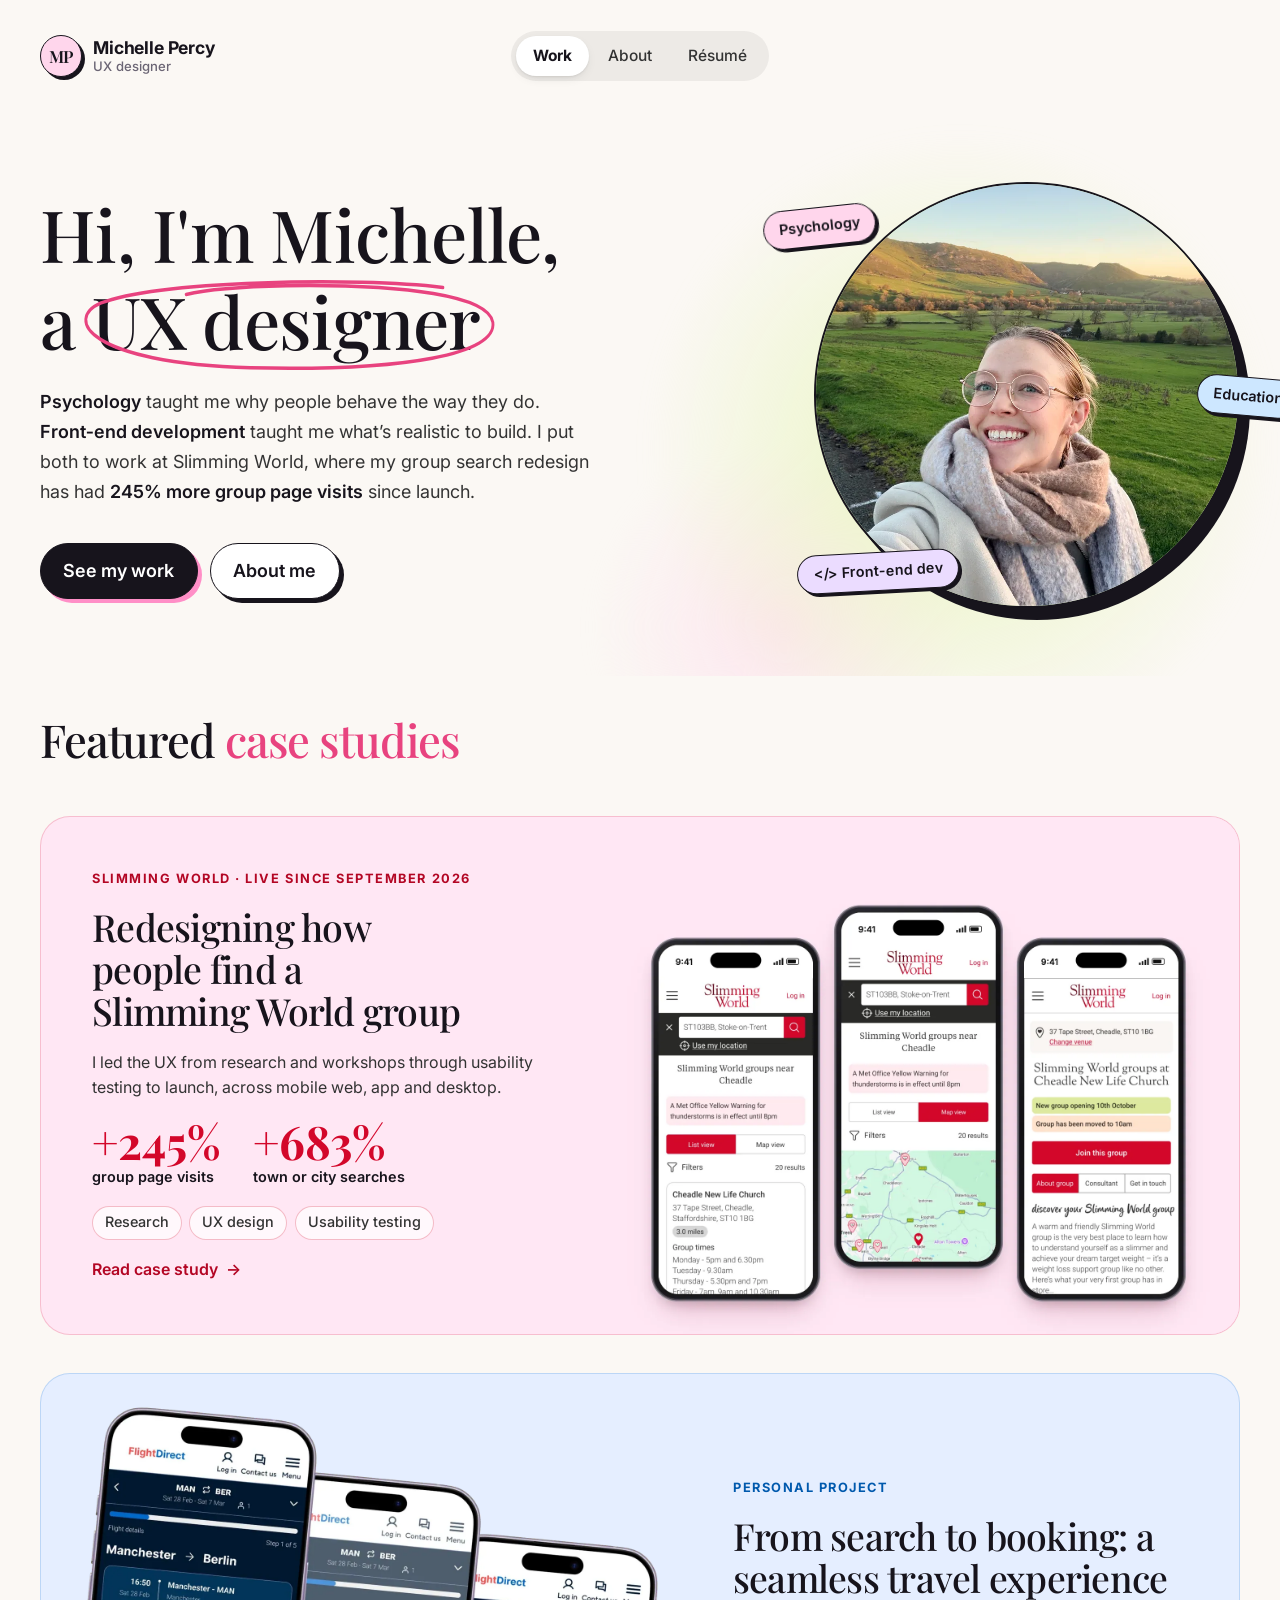
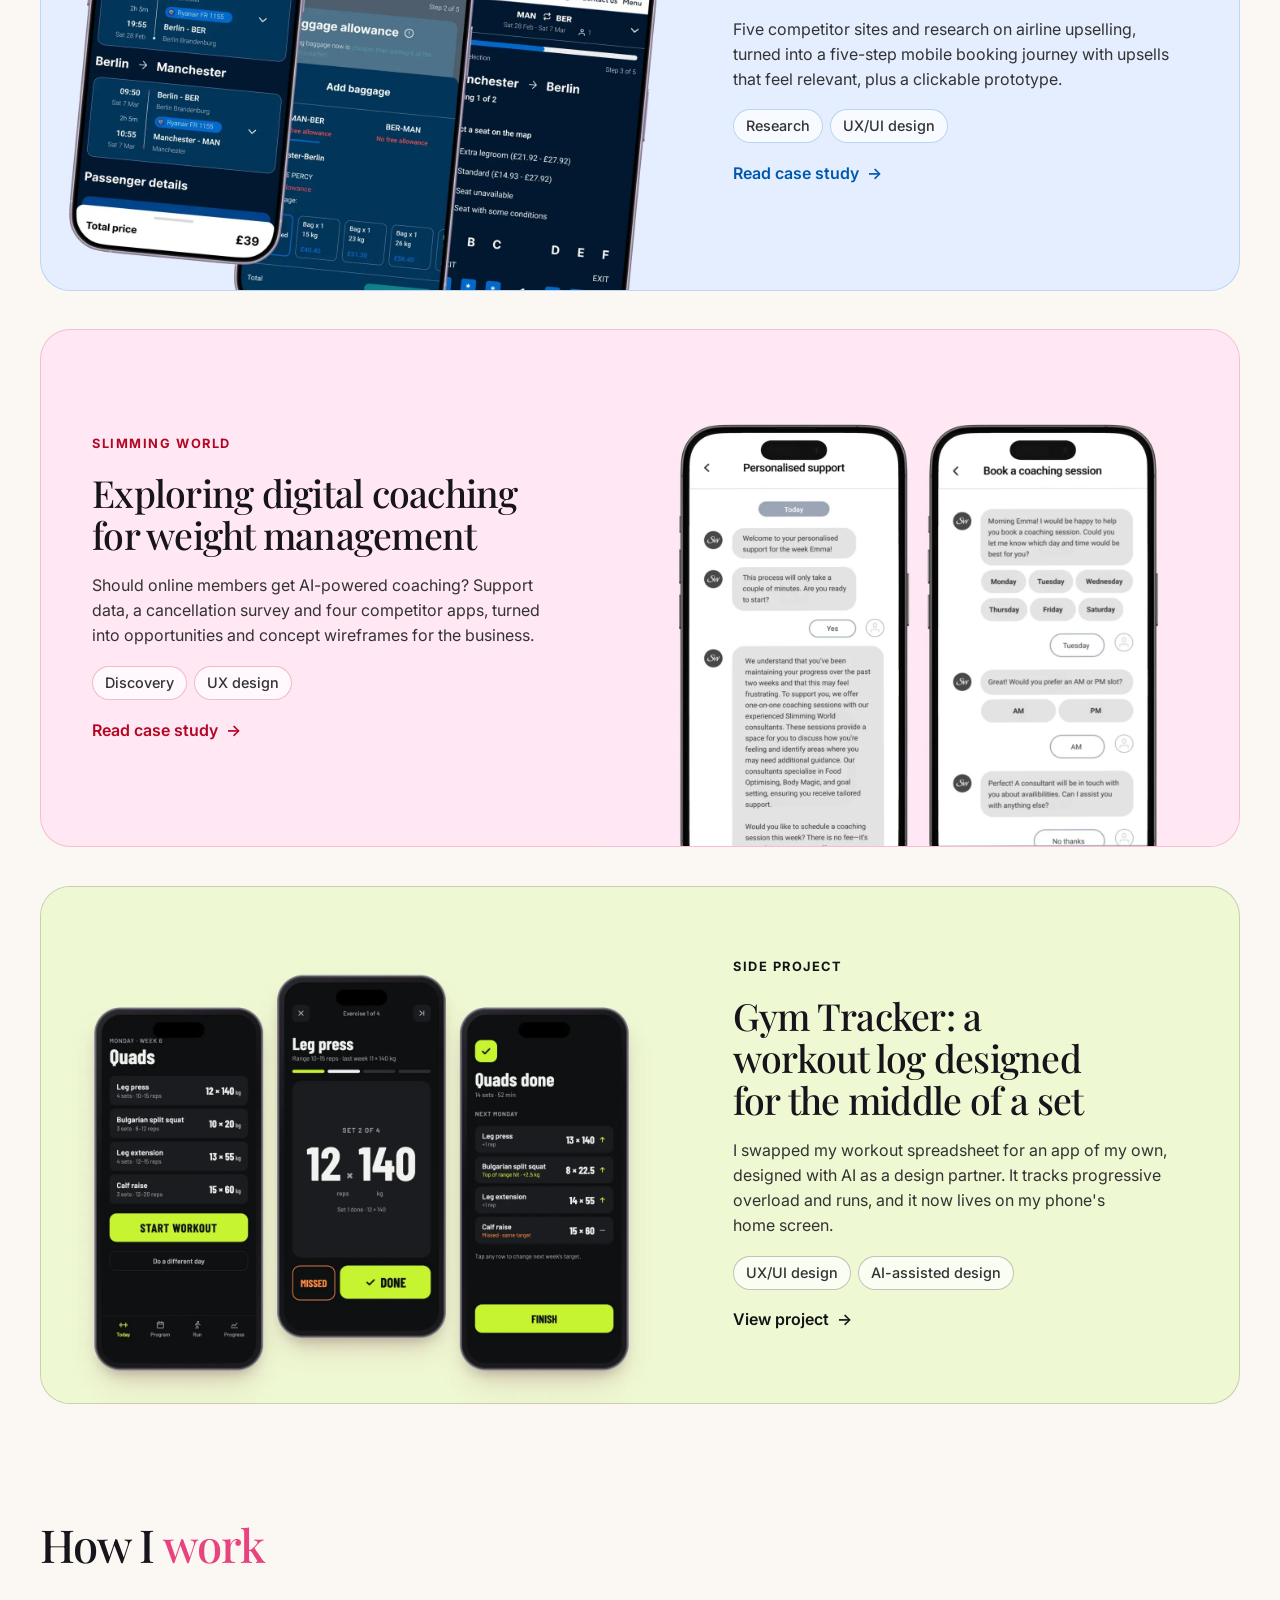
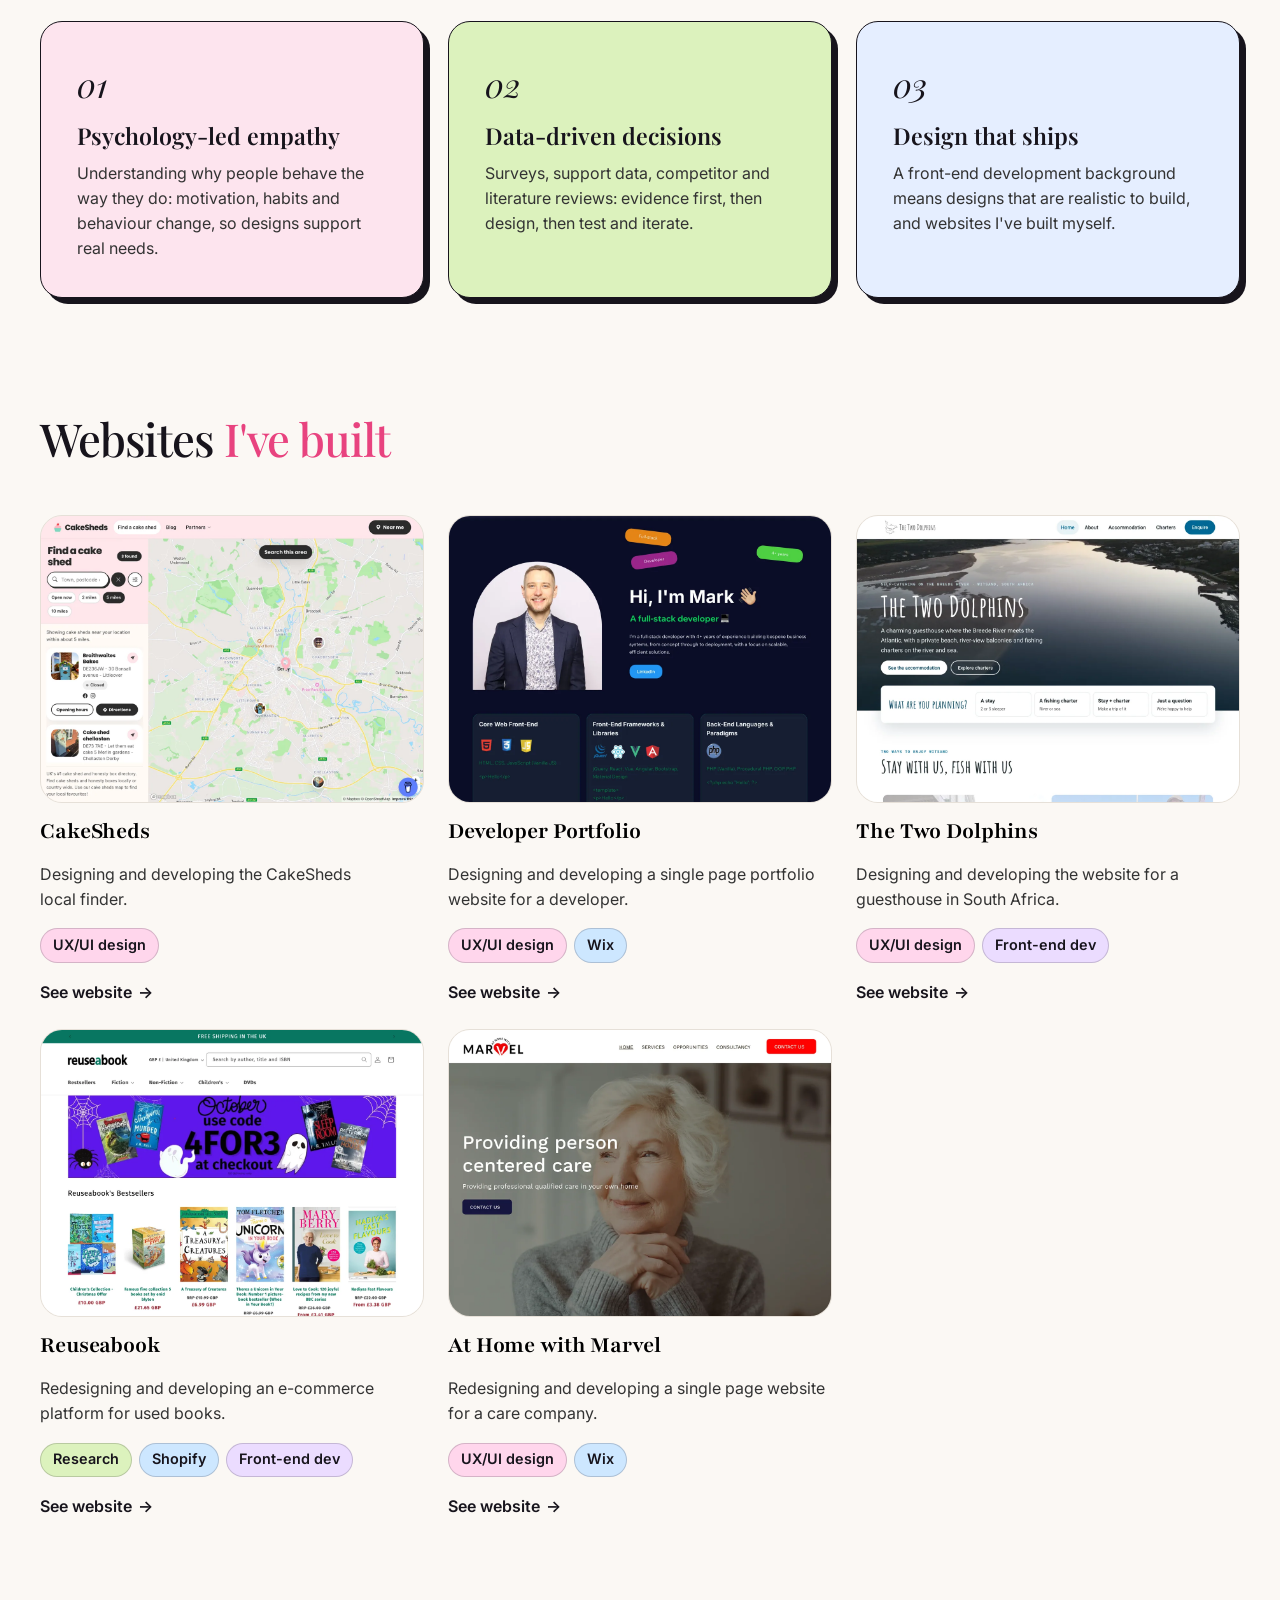
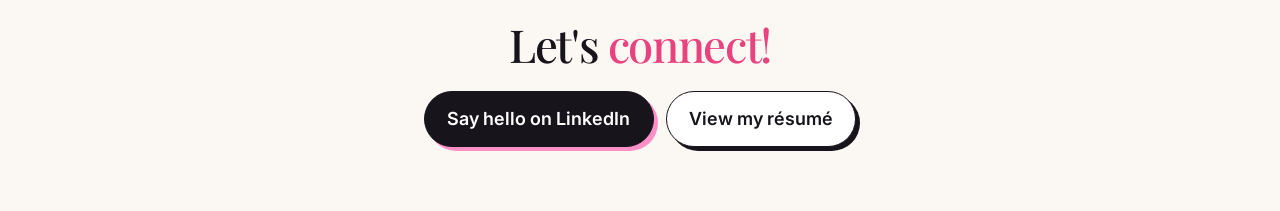
==== commit 2acf09f7: "Tone down playful styling, impact-led hero, and reframe Digital Coaching as a discovery with a hybri" ====
--- a/index.html
+++ b/index.html
@@ -44,7 +44,7 @@
             <span class="line">Hi, I'm Michelle,</span>
             <span class="line">a <span class="circled">UX designer<svg class="scribble" viewBox="0 0 600 110" preserveAspectRatio="none" aria-hidden="true" focusable="false"><path pathLength="1" d="M520 12C400 0 120 4 40 30-10 48 20 98 250 104 470 108 596 88 590 52 584 22 470 8 300 10 240 11 190 14 160 20"/></svg></span></span>
           </h1>
-          <p class="lede reveal">I bring a background in <strong>psychology</strong>, <strong>education</strong> &amp; <strong>front&#8209;end development</strong>. An empathetic designer, data&#8209;driven problem solver and collaborative communicator who creates intuitive, user&#8209;focused digital experiences.</p>
+          <p class="lede reveal"><strong>Psychology</strong> taught me why people behave the way they do. <strong>Front&#8209;end development</strong> taught me what&rsquo;s realistic to build. I put both to work at Slimming World, where my group search redesign has had <strong>245% more group page visits</strong> since launch.</p>
           <div class="hero-actions reveal" style="--d:.1s">
             <a class="btn" href="#work">See my work</a>
             <a class="btn btn--ghost" href="about/">About me</a>
@@ -52,8 +52,8 @@
         </div>
         <div class="avatar reveal" style="--d:.15s">
           <div class="avatar-frame"><img src="assets/img/michelle-photo.webp" width="800" height="800" alt="Photo of Michelle smiling, wearing round glasses and a cosy scarf, with green fields and hills behind her."></div>
-          <span class="sticker" aria-hidden="true">🧠 Psychology</span>
-          <span class="sticker" aria-hidden="true">✏️ Education</span>
+          <span class="sticker" aria-hidden="true">Psychology</span>
+          <span class="sticker" aria-hidden="true">Education</span>
           <span class="sticker" aria-hidden="true">&lt;/&gt; Front-end dev</span>
         </div>
       </div>
@@ -112,7 +112,7 @@
               <h3><a href="work/digital-coaching/">Exploring digital coaching for weight management</a></h3>
               <p>Should online members get AI-powered coaching? Support data, a cancellation survey and four competitor apps, turned into opportunities and concept wireframes for the business.</p>
               <ul class="chips" aria-label="Disciplines">
-                <li class="chip">Exploratory research</li><li class="chip">UX design</li>
+                <li class="chip">Discovery</li><li class="chip">UX design</li>
               </ul>
               <span class="project-cta" aria-hidden="true">Read case study <span class="arrow">→</span></span>
             </div>
--- a/css/styles.css
+++ b/css/styles.css
@@ -133,7 +133,7 @@
 
 .nav ul {
   display: flex; gap: 0.15rem; list-style: none; padding: 0.3rem; border-radius: 999px;
-  background: rgb(255 66 157 / 0.2); /* #FF429D at 20% */
+  background: rgb(23 20 28 / 0.06); /* soft neutral pill; was #FF429D at 20% until 2026-10-31 */
 }
 .nav a {
   display: inline-flex; align-items: center; gap: 0.35rem; text-decoration: none; font-weight: 500; font-size: 0.97rem;
@@ -151,18 +151,19 @@
 }
 
 /* Buttons & chips ------------------------------------------------------ */
-/* "Sticker" buttons: hot pink with a chunky ink shadow, matching the hero stickers; they press into the shadow on hover */
+/* "Sticker" buttons: ink with a pink offset shadow, so pink stays an accent (2026-10-31); they press into the shadow on hover */
 .btn {
   display: inline-flex; align-items: center; gap: 0.6rem; min-height: 48px;
   padding: 0.8rem 1.4rem; border-radius: 999px; border: 1.5px solid var(--ink);
-  background: var(--hot-pink); color: var(--ink); font-size: 1.125rem; font-weight: 600; text-decoration: none; cursor: pointer;
-  box-shadow: 4px 4px 0 var(--ink);
+  background: var(--ink); color: #fff; font-size: 1.125rem; font-weight: 600; text-decoration: none; cursor: pointer;
+  box-shadow: 4px 4px 0 var(--hot-pink);
   transition: transform 0.2s var(--ease), box-shadow 0.2s var(--ease), background 0.2s;
 }
-.btn:hover { transform: translate(2px, 2px); box-shadow: 2px 2px 0 var(--ink); }
-.btn:active { transform: translate(4px, 4px); box-shadow: 0 0 0 var(--ink); }
-.btn--ghost { background: var(--card); }
-.btn--ghost:hover { background: var(--candy-pink); }
+.btn:hover { transform: translate(2px, 2px); box-shadow: 2px 2px 0 var(--hot-pink); }
+.btn:active { transform: translate(4px, 4px); box-shadow: 0 0 0 var(--hot-pink); }
+.btn--ghost { background: var(--card); color: var(--ink); box-shadow: 4px 4px 0 var(--ink); }
+.btn--ghost:hover { background: var(--pink-soft); box-shadow: 2px 2px 0 var(--ink); }
+.btn--ghost:active { box-shadow: 0 0 0 var(--ink); }
 .btn .arrow { transition: transform 0.25s var(--ease); }
 .btn:hover .arrow { transform: translateX(4px); }
 
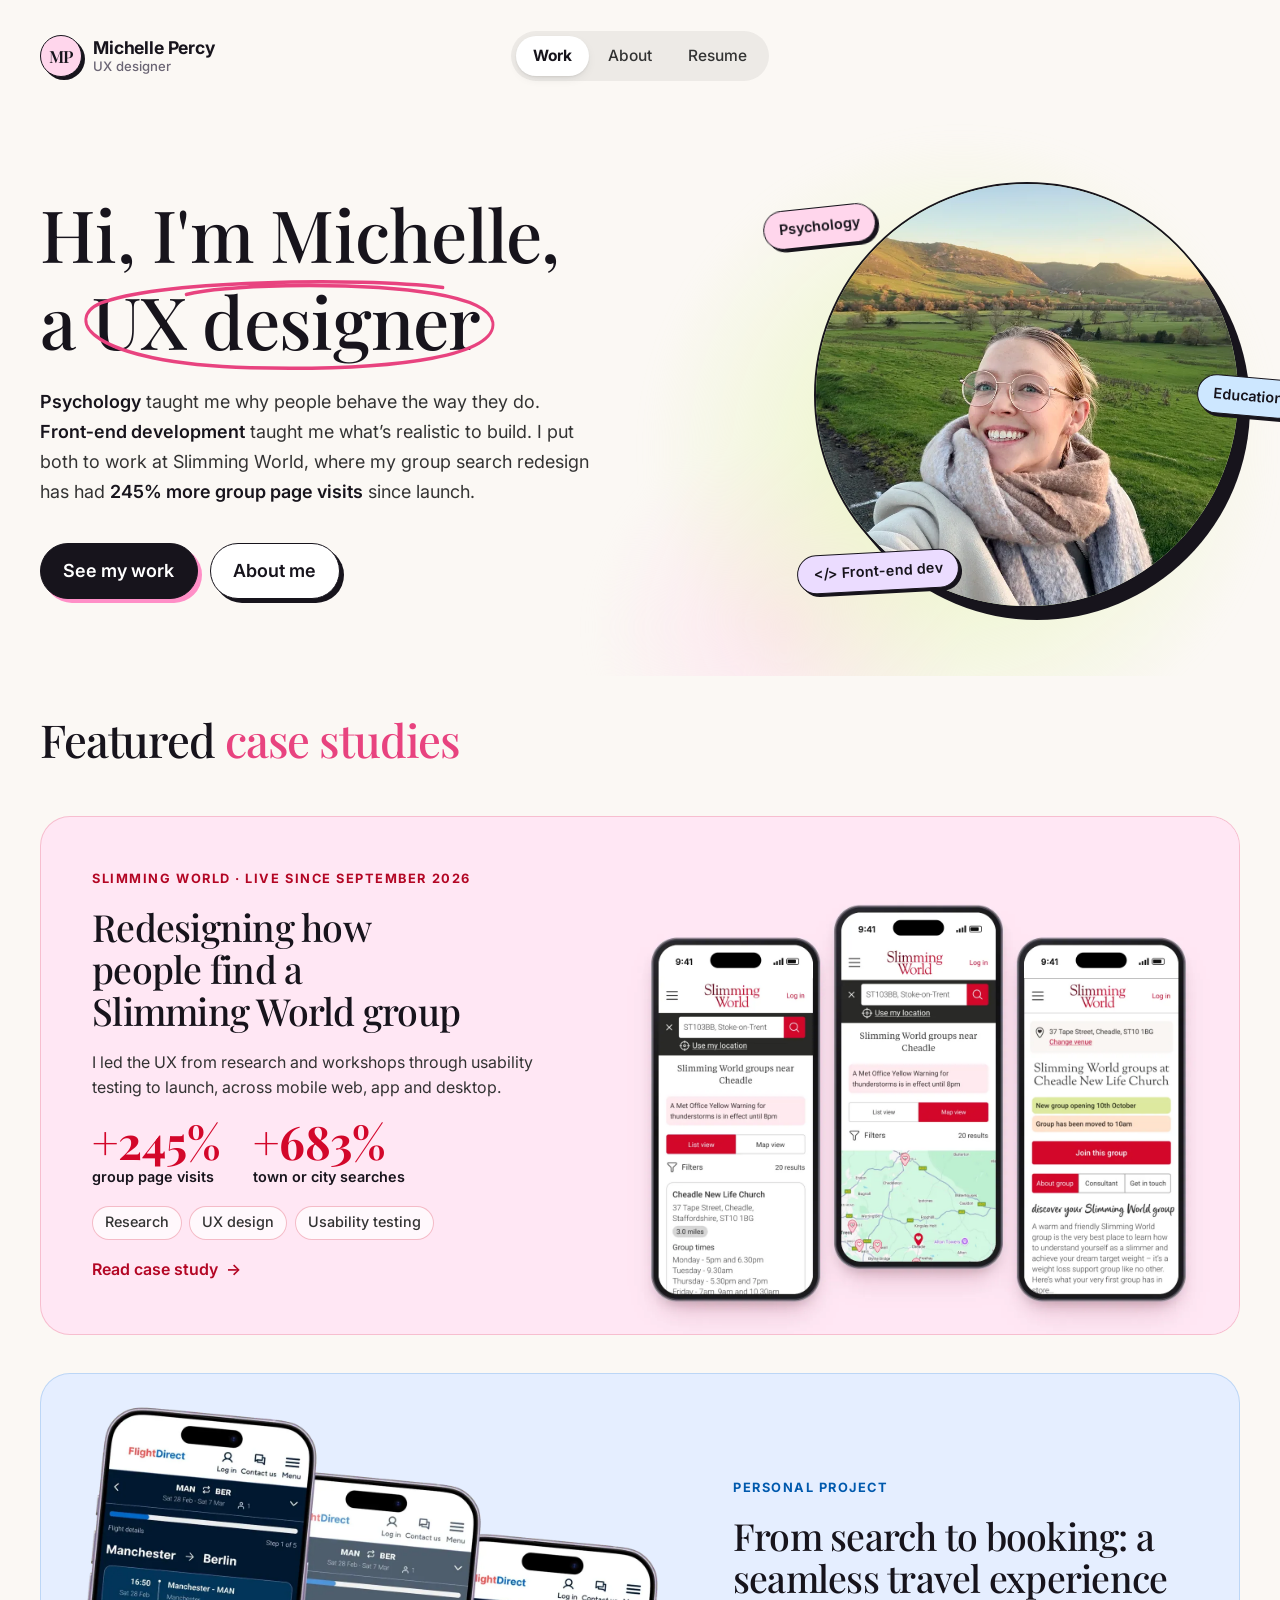
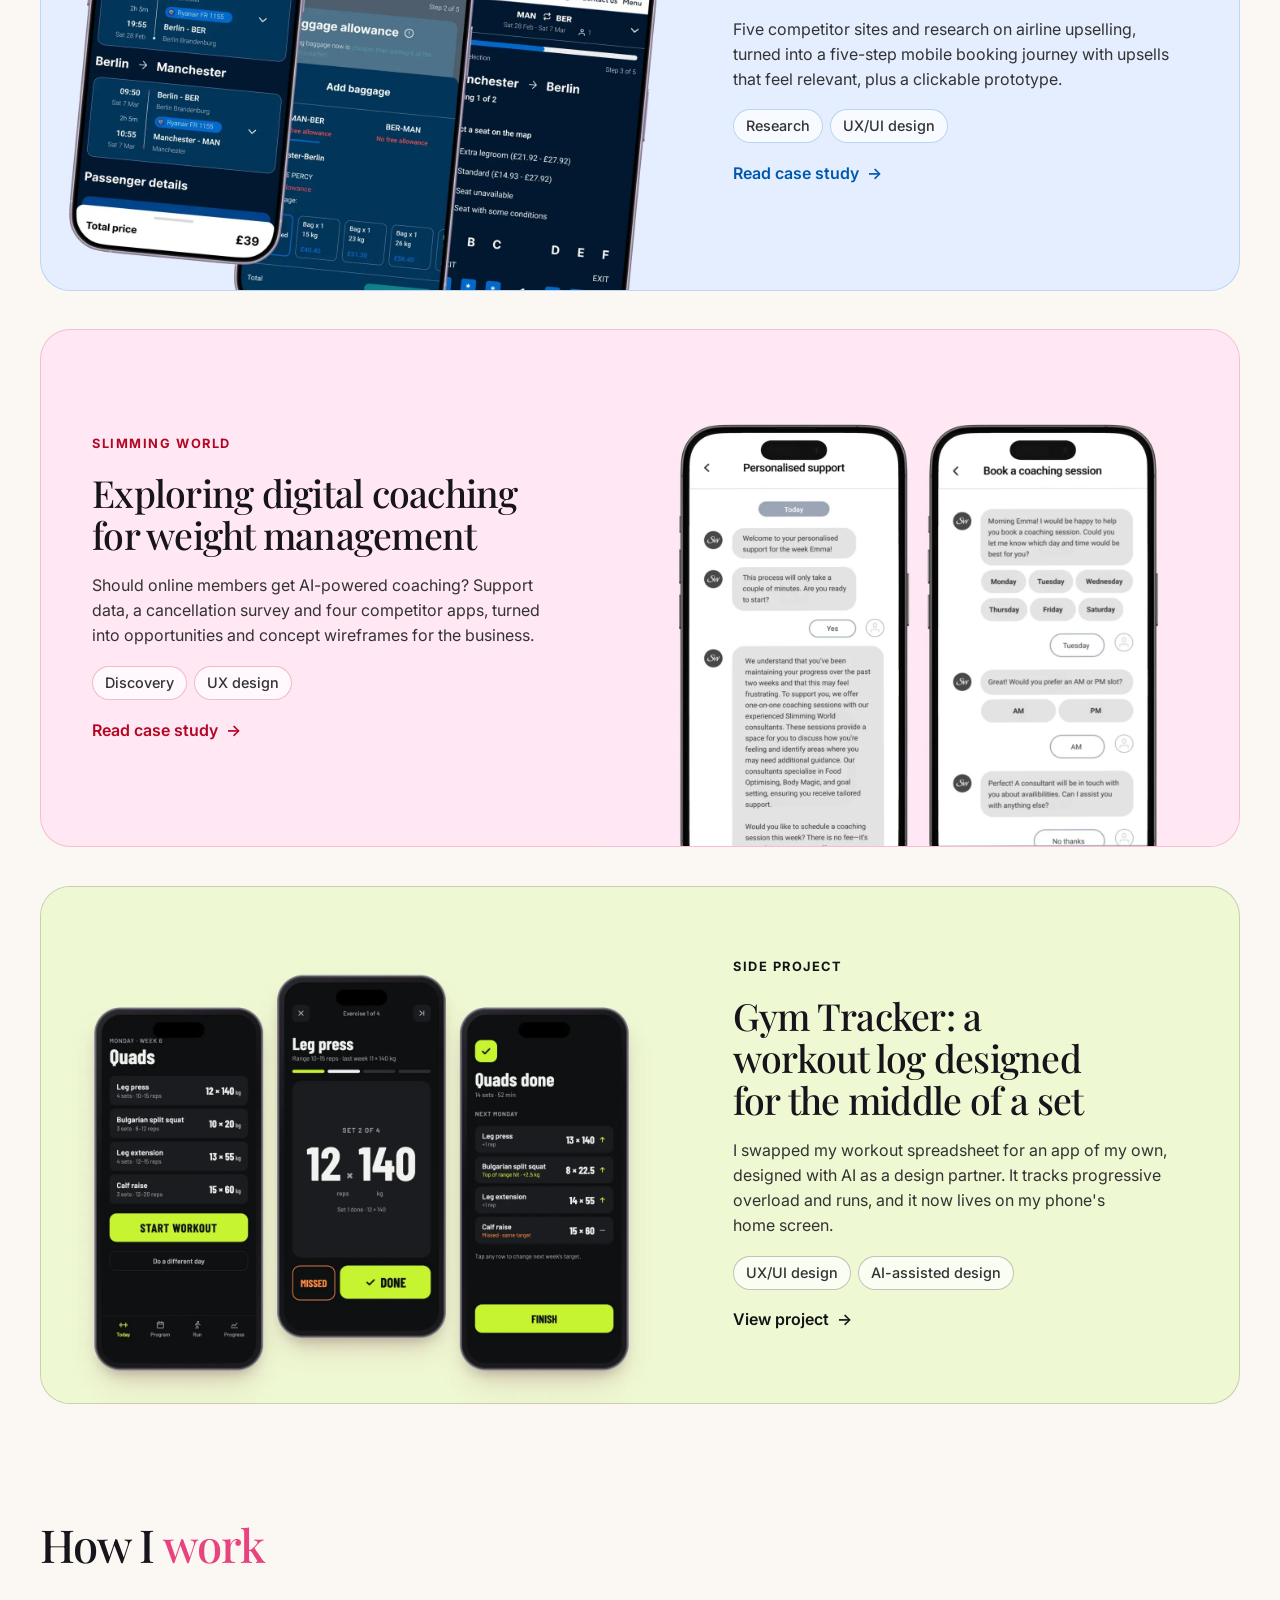
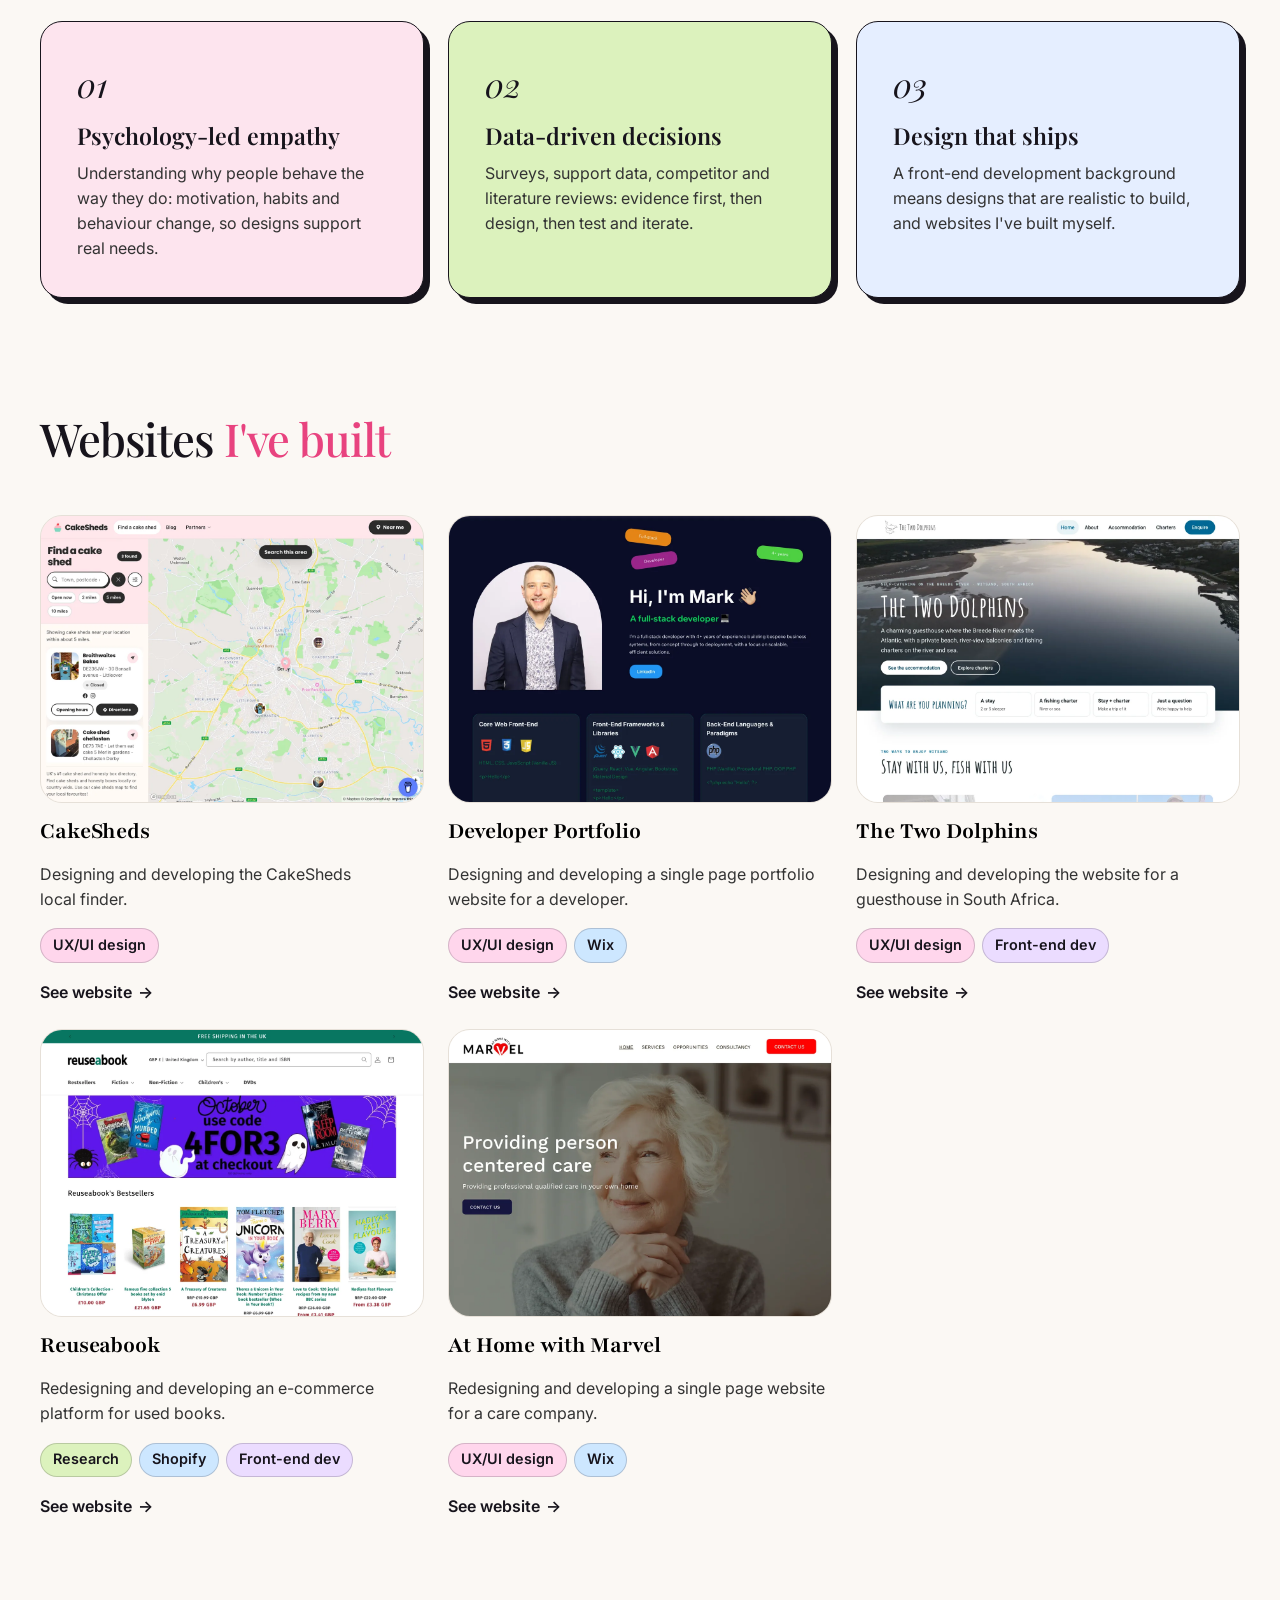
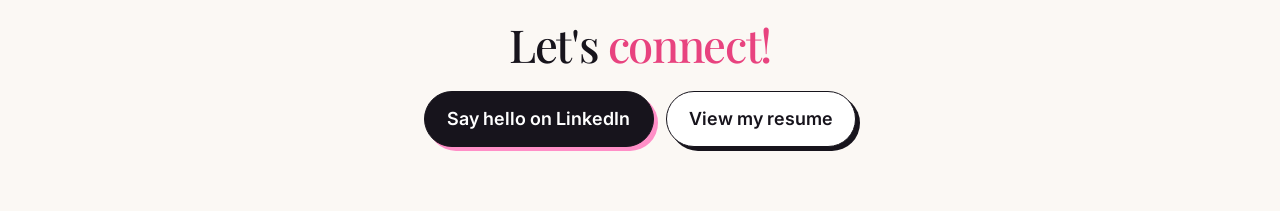
==== commit 47187a38: "Spell Resume without accents across the site Co-Authored-By: Claude Opus 5.5 <noreply@anthropic.com>" ====
--- a/index.html
+++ b/index.html
@@ -30,7 +30,7 @@
         <ul>
           <li><a href="./#work" aria-current="page">Work</a></li>
           <li><a href="about/">About</a></li>
-          <li><a class="ext" href="assets/docs/michelle-percy-resume.pdf" target="_blank" rel="noopener">Résumé<span class="visually-hidden"> (opens in a new tab)</span></a></li>
+          <li><a class="ext" href="assets/docs/michelle-percy-resume.pdf" target="_blank" rel="noopener">Resume<span class="visually-hidden"> (opens in a new tab)</span></a></li>
         </ul>
       </nav>
     </div>
@@ -220,7 +220,7 @@
         <h2 id="contact-title">Let's <em>connect!</em></h2>
         <div class="hero-actions">
           <a class="btn" href="https://www.linkedin.com/in/michelle-percy-developer" target="_blank" rel="noopener">Say hello on LinkedIn<span class="visually-hidden"> (opens in a new tab)</span></a>
-          <a class="btn btn--ghost" href="assets/docs/michelle-percy-resume.pdf" target="_blank" rel="noopener">View my résumé<span class="visually-hidden"> (opens in a new tab)</span></a>
+          <a class="btn btn--ghost" href="assets/docs/michelle-percy-resume.pdf" target="_blank" rel="noopener">View my resume<span class="visually-hidden"> (opens in a new tab)</span></a>
         </div>
       </div>
     </section>
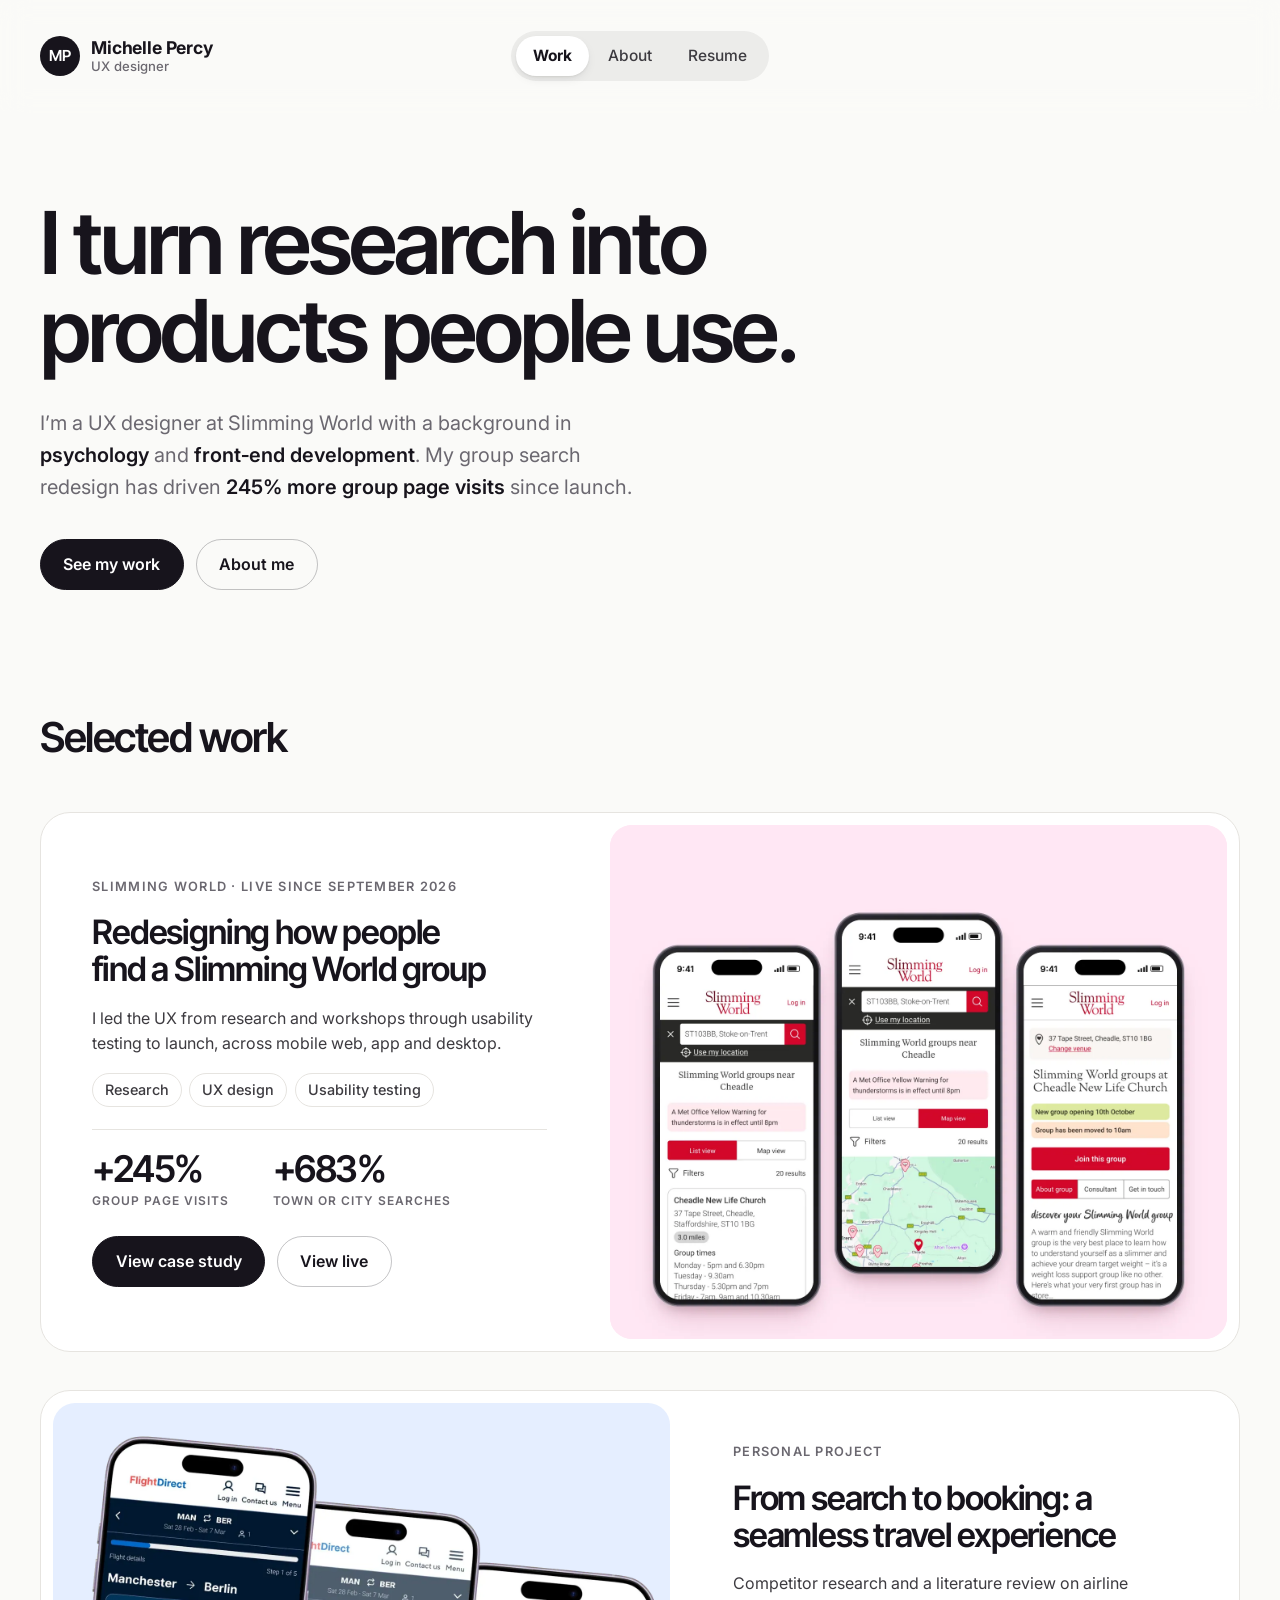
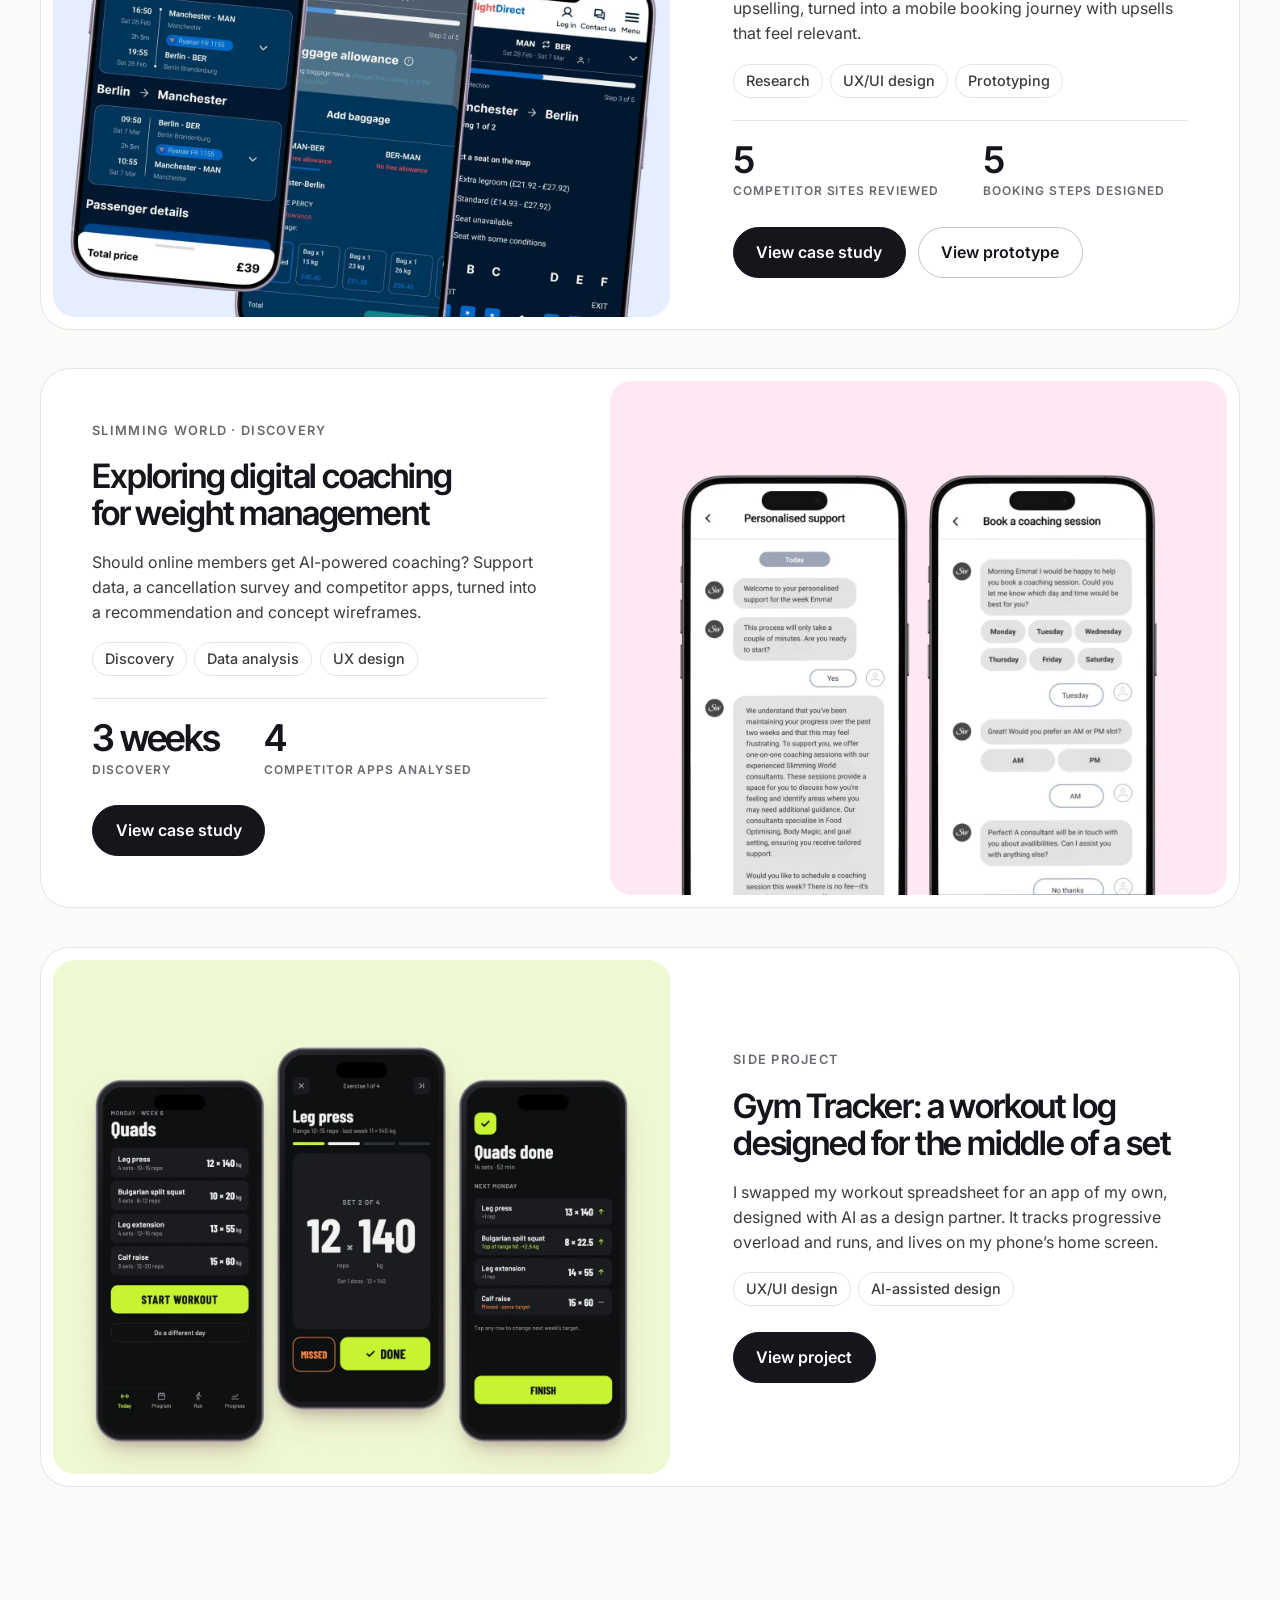
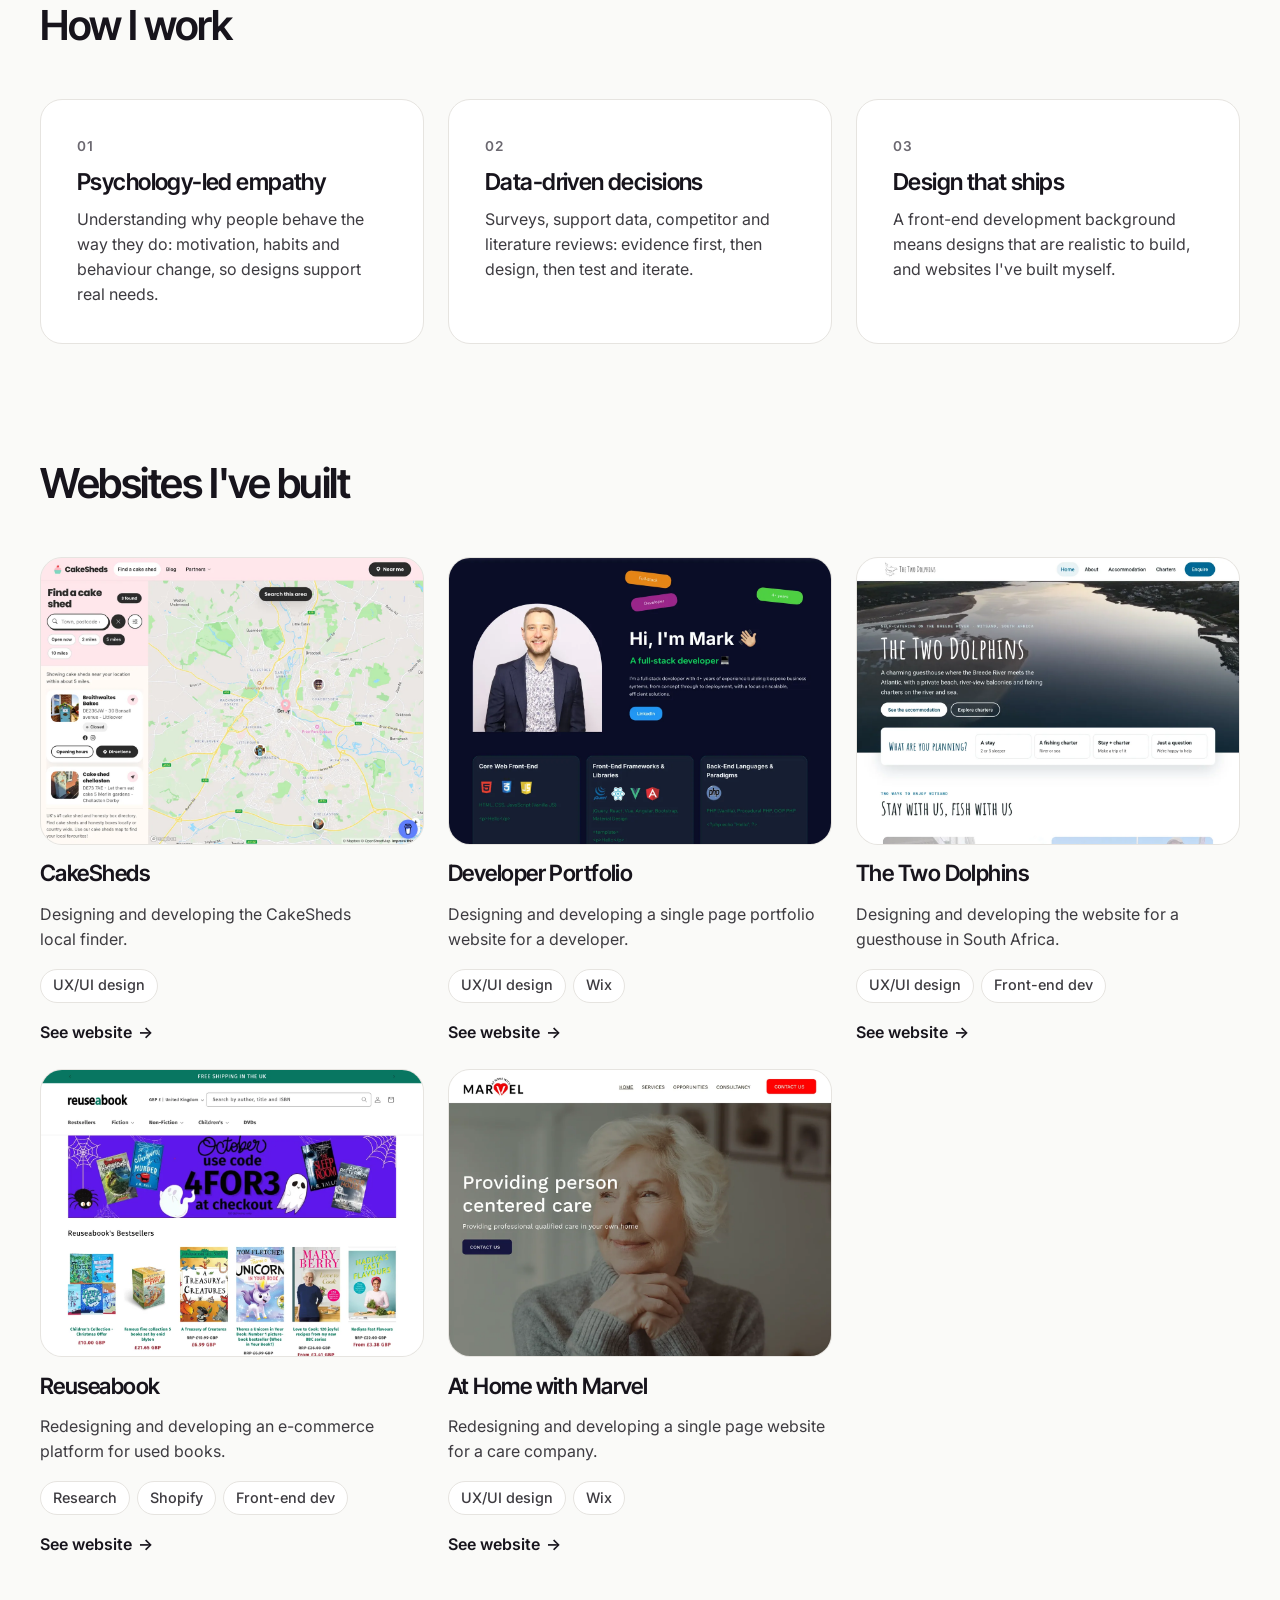
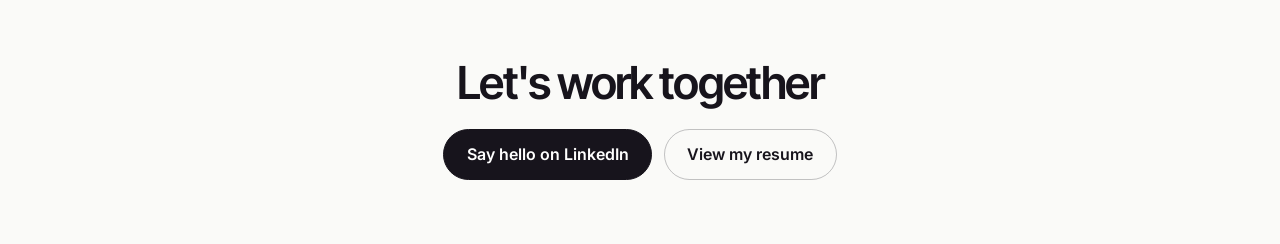
==== commit f37b4708: "Refresh to a calmer, more senior look One sans typeface (Inter Tight + Inter), neutral palette, no s" ====
--- a/index.html
+++ b/index.html
@@ -8,12 +8,12 @@
   <meta property="og:title" content="Michelle Percy — UX Designer">
   <meta property="og:description" content="Empathetic designer, data-driven problem solver and collaborative communicator.">
   <meta property="og:image" content="assets/img/home-sw-coaching.webp">
-  <meta name="theme-color" content="#fbf8f4">
+  <meta name="theme-color" content="#fafaf8">
   <link rel="icon" href="favicon.png" type="image/png">
   <link rel="apple-touch-icon" href="apple-touch-icon.png">
   <link rel="preconnect" href="https://fonts.googleapis.com">
   <link rel="preconnect" href="https://fonts.gstatic.com" crossorigin>
-  <link rel="stylesheet" href="https://fonts.googleapis.com/css2?family=Playfair+Display:ital,wght@0,400..800;1,400..800&family=Inter:wght@400..700&family=Playfair:wght@700&display=swap">
+  <link rel="stylesheet" href="https://fonts.googleapis.com/css2?family=Inter+Tight:wght@500..700&family=Inter:wght@400..700&display=swap">
   <link rel="stylesheet" href="css/styles.css">
   <script src="js/main.js" defer></script>
 </head>
@@ -39,22 +39,14 @@
   <main id="main">
     <section class="hero" aria-labelledby="hero-title">
       <div class="wrap">
-        <div>
-          <h1 id="hero-title">
-            <span class="line">Hi, I'm Michelle,</span>
-            <span class="line">a <span class="circled">UX designer<svg class="scribble" viewBox="0 0 600 110" preserveAspectRatio="none" aria-hidden="true" focusable="false"><path pathLength="1" d="M520 12C400 0 120 4 40 30-10 48 20 98 250 104 470 108 596 88 590 52 584 22 470 8 300 10 240 11 190 14 160 20"/></svg></span></span>
-          </h1>
-          <p class="lede reveal"><strong>Psychology</strong> taught me why people behave the way they do. <strong>Front&#8209;end development</strong> taught me what&rsquo;s realistic to build. I put both to work at Slimming World, where my group search redesign has had <strong>245% more group page visits</strong> since launch.</p>
-          <div class="hero-actions reveal" style="--d:.1s">
-            <a class="btn" href="#work">See my work</a>
-            <a class="btn btn--ghost" href="about/">About me</a>
-          </div>
-        </div>
-        <div class="avatar reveal" style="--d:.15s">
-          <div class="avatar-frame"><img src="assets/img/michelle-photo.webp" width="800" height="800" alt="Photo of Michelle smiling, wearing round glasses and a cosy scarf, with green fields and hills behind her."></div>
-          <span class="sticker" aria-hidden="true">Psychology</span>
-          <span class="sticker" aria-hidden="true">Education</span>
-          <span class="sticker" aria-hidden="true">&lt;/&gt; Front-end dev</span>
+        <h1 id="hero-title">
+          <span class="line">I turn research into</span>
+          <span class="line">products people use.</span>
+        </h1>
+        <p class="lede reveal">I&rsquo;m a UX designer at Slimming World with a background in <strong>psychology</strong> and <strong>front&#8209;end development</strong>. My group search redesign has driven <strong>245% more group page visits</strong> since launch.</p>
+        <div class="hero-actions reveal" style="--d:.1s">
+          <a class="btn" href="#work">See my work</a>
+          <a class="btn btn--ghost" href="about/">About me</a>
         </div>
       </div>
     </section>
@@ -62,7 +54,7 @@
     <section class="section" id="work" aria-labelledby="work-title">
       <div class="wrap">
         <div class="section-head reveal">
-          <h2 id="work-title">Featured <em>case studies</em></h2>
+          <h2 id="work-title">Selected work</h2>
         </div>
 
         <ul class="projects">
@@ -71,75 +63,93 @@
               <span class="eyebrow">Slimming World · Live since September 2026</span>
               <h3><a href="work/group-search/">Redesigning how people find a Slimming World group</a></h3>
               <p>I led the UX from research and workshops through usability testing to launch, across mobile web, app and desktop.</p>
+              <ul class="chips" aria-label="Disciplines">
+                <li class="chip">Research</li><li class="chip">UX design</li><li class="chip">Usability testing</li>
+              </ul>
               <ul class="project-stats" aria-label="Results, year on year">
-                <li><strong>+245%</strong> group page visits</li>
-                <li><strong>+683%</strong> town or city searches</li>
-              </ul>
-              <ul class="chips" aria-label="Disciplines">
-                <li class="chip">Research</li><li class="chip">UX design</li><li class="chip">Usability testing</li>
-              </ul>
-              <span class="project-cta" aria-hidden="true">Read case study <span class="arrow">→</span></span>
-            </div>
-            <div class="project-media">
+                <li><strong>+245%</strong> Group page visits</li>
+                <li><strong>+683%</strong> Town or city searches</li>
+              </ul>
+              <div class="project-actions">
+                <a class="btn" href="work/group-search/">View case study<span class="visually-hidden">: group search</span></a>
+                <a class="btn btn--ghost" href="https://www.slimmingworld.co.uk/nearest-group-search" target="_blank" rel="noopener">View live<span class="visually-hidden">: Slimming World group search (opens in a new tab)</span></a>
+              </div>
+            </div>
+            <a class="project-media" href="work/group-search/" tabindex="-1" aria-hidden="true">
               <picture>
                 <source media="(max-width: 860px)" srcset="assets/img/home-group-search-mobile.webp" width="1200" height="1170">
-                <img src="assets/img/home-group-search.webp" width="1800" height="1272" loading="lazy" alt="Three Slimming World phone screens showing group search results as a list and on a map, and a group's page.">
-              </picture>
-            </div>
+                <img src="assets/img/home-group-search.webp" width="1800" height="1272" loading="lazy" alt="">
+              </picture>
+            </a>
           </li>
 
           <li class="project project--fd reveal">
             <div class="project-body">
               <span class="eyebrow">Personal project</span>
               <h3><a href="work/flights-direct/">From search to booking: a seamless travel experience</a></h3>
-              <p>Five competitor sites and research on airline upselling, turned into a five-step mobile booking journey with upsells that feel relevant, plus a clickable prototype.</p>
-              <ul class="chips" aria-label="Disciplines">
-                <li class="chip">Research</li><li class="chip">UX/UI design</li>
-              </ul>
-              <span class="project-cta" aria-hidden="true">Read case study <span class="arrow">→</span></span>
-            </div>
-            <div class="project-media">
+              <p>Competitor research and a literature review on airline upselling, turned into a mobile booking journey with upsells that feel relevant.</p>
+              <ul class="chips" aria-label="Disciplines">
+                <li class="chip">Research</li><li class="chip">UX/UI design</li><li class="chip">Prototyping</li>
+              </ul>
+              <ul class="project-stats" aria-label="Project facts">
+                <li><strong>5</strong> Competitor sites reviewed</li>
+                <li><strong>5</strong> Booking steps designed</li>
+              </ul>
+              <div class="project-actions">
+                <a class="btn" href="work/flights-direct/">View case study<span class="visually-hidden">: Flights Direct</span></a>
+                <a class="btn btn--ghost" href="https://www.figma.com/proto/TvHLe639fBsFeT84hYbion/Flights-Direct?node-id=28-544&amp;p=f&amp;scaling=scale-down&amp;content-scaling=fixed&amp;page-id=5%3A213&amp;starting-point-node-id=75%3A943" target="_blank" rel="noopener">View prototype<span class="visually-hidden">: Flights Direct in Figma (opens in a new tab)</span></a>
+              </div>
+            </div>
+            <a class="project-media" href="work/flights-direct/" tabindex="-1" aria-hidden="true">
               <picture>
                 <source media="(max-width: 860px)" srcset="assets/img/home-flights-mobile.webp" width="1200" height="1195">
-                <img src="assets/img/home-flights.webp" width="1800" height="1272" loading="lazy" alt="Three Flights Direct phone screens showing flight details, baggage allowance and seat selection.">
-              </picture>
-            </div>
+                <img src="assets/img/home-flights.webp" width="1800" height="1272" loading="lazy" alt="">
+              </picture>
+            </a>
           </li>
 
           <li class="project project--sw reveal">
             <div class="project-body">
-              <span class="eyebrow">Slimming World</span>
+              <span class="eyebrow">Slimming World · Discovery</span>
               <h3><a href="work/digital-coaching/">Exploring digital coaching for weight management</a></h3>
-              <p>Should online members get AI-powered coaching? Support data, a cancellation survey and four competitor apps, turned into opportunities and concept wireframes for the business.</p>
-              <ul class="chips" aria-label="Disciplines">
-                <li class="chip">Discovery</li><li class="chip">UX design</li>
-              </ul>
-              <span class="project-cta" aria-hidden="true">Read case study <span class="arrow">→</span></span>
-            </div>
-            <div class="project-media">
+              <p>Should online members get AI-powered coaching? Support data, a cancellation survey and competitor apps, turned into a recommendation and concept wireframes.</p>
+              <ul class="chips" aria-label="Disciplines">
+                <li class="chip">Discovery</li><li class="chip">Data analysis</li><li class="chip">UX design</li>
+              </ul>
+              <ul class="project-stats" aria-label="Project facts">
+                <li><strong>3 weeks</strong> Discovery</li>
+                <li><strong>4</strong> Competitor apps analysed</li>
+              </ul>
+              <div class="project-actions">
+                <a class="btn" href="work/digital-coaching/">View case study<span class="visually-hidden">: digital coaching</span></a>
+              </div>
+            </div>
+            <a class="project-media" href="work/digital-coaching/" tabindex="-1" aria-hidden="true">
               <picture>
                 <source media="(max-width: 860px)" srcset="assets/img/home-sw-coaching-mobile.webp" width="1200" height="1170">
-                <img src="assets/img/home-sw-coaching.webp" width="1800" height="1272" loading="lazy" alt="Two phone screens showing a personalised support chat and a coaching session booking flow.">
-              </picture>
-            </div>
+                <img src="assets/img/home-sw-coaching.webp" width="1800" height="1272" loading="lazy" alt="">
+              </picture>
+            </a>
           </li>
 
           <li class="project project--gym reveal">
             <div class="project-body">
               <span class="eyebrow">Side project</span>
               <h3><a href="work/gym-tracker/">Gym Tracker: a workout log designed for the middle of a set</a></h3>
-              <p>I swapped my workout spreadsheet for an app of my own, designed with AI as a design partner. It tracks progressive overload and runs, and it now lives on my phone's home screen.</p>
+              <p>I swapped my workout spreadsheet for an app of my own, designed with AI as a design partner. It tracks progressive overload and runs, and lives on my phone&rsquo;s home screen.</p>
               <ul class="chips" aria-label="Disciplines">
                 <li class="chip">UX/UI design</li><li class="chip">AI-assisted design</li>
               </ul>
-              <span class="project-cta" aria-hidden="true">View project <span class="arrow">→</span></span>
-            </div>
-            <div class="project-media">
+              <div class="project-actions">
+                <a class="btn" href="work/gym-tracker/">View project<span class="visually-hidden">: Gym Tracker</span></a>
+              </div>
+            </div>
+            <a class="project-media" href="work/gym-tracker/" tabindex="-1" aria-hidden="true">
               <picture>
                 <source media="(max-width: 860px)" srcset="assets/img/home-gym-mobile.webp" width="1200" height="1170">
-                <img src="assets/img/home-gym.webp" width="1800" height="1272" loading="lazy" alt="Three dark Gym Tracker phone screens: today's workout, an active set showing 12 reps at 140 kg, and the workout summary with next week's targets.">
-              </picture>
-            </div>
+                <img src="assets/img/home-gym.webp" width="1800" height="1272" loading="lazy" alt="">
+              </picture>
+            </a>
           </li>
         </ul>
       </div>
@@ -148,7 +158,7 @@
     <section class="section" style="padding-top:0" aria-labelledby="approach-title">
       <div class="wrap">
         <div class="section-head reveal">
-          <h2 id="approach-title">How I <em>work</em></h2>
+          <h2 id="approach-title">How I work</h2>
         </div>
         <ol class="approach">
           <li class="reveal">
@@ -173,42 +183,42 @@
     <section class="section" style="padding-top:0" aria-labelledby="sites-title">
       <div class="wrap">
         <div class="section-head reveal">
-          <h2 id="sites-title">Websites <em>I've built</em></h2>
+          <h2 id="sites-title">Websites I've built</h2>
         </div>
         <ul class="sites">
           <li class="site reveal">
             <div class="site-media"><img src="assets/img/site-cakesheds.webp" width="1200" height="900" loading="lazy" alt="CakeSheds finder: a map of Derby with cake shed pins, beside search filters and a list of nearby cake sheds."></div>
             <h3>CakeSheds</h3>
             <p>Designing and developing the CakeSheds local finder.</p>
-            <ul class="chips"><li class="chip chip--design">UX/UI design</li></ul>
+            <ul class="chips"><li class="chip">UX/UI design</li></ul>
             <a class="site-cta" href="https://www.cakesheds.com/search" target="_blank" rel="noopener">See website <span class="arrow" aria-hidden="true">→</span><span class="visually-hidden">: CakeSheds (opens in a new tab)</span></a>
           </li>
           <li class="site reveal" style="--d:.08s">
             <div class="site-media"><img src="assets/img/site-dev-portfolio.webp" width="1200" height="900" loading="lazy" alt="Dark-themed developer portfolio homepage with a portrait, a 'Hi, I'm Mark' intro and skills cards."></div>
             <h3>Developer Portfolio</h3>
             <p>Designing and developing a single page portfolio website for a developer.</p>
-            <ul class="chips"><li class="chip chip--design">UX/UI design</li><li class="chip chip--tool">Wix</li></ul>
+            <ul class="chips"><li class="chip">UX/UI design</li><li class="chip">Wix</li></ul>
             <a class="site-cta" href="https://percytechnology.wixstudio.com/markpercy" target="_blank" rel="noopener">See website <span class="arrow" aria-hidden="true">→</span><span class="visually-hidden">: Developer Portfolio (opens in a new tab)</span></a>
           </li>
           <li class="site reveal">
             <div class="site-media"><img src="assets/img/site-two-dolphins.webp" width="1200" height="900" loading="lazy" alt="The Two Dolphins guesthouse homepage: the guesthouse name over an aerial view of the Breede River, with a 'What are you planning?' panel below."></div>
             <h3>The Two Dolphins</h3>
             <p>Designing and developing the website for a guesthouse in South Africa.</p>
-            <ul class="chips"><li class="chip chip--design">UX/UI design</li><li class="chip chip--dev">Front-end dev</li></ul>
+            <ul class="chips"><li class="chip">UX/UI design</li><li class="chip">Front-end dev</li></ul>
             <a class="site-cta" href="https://www.twodolphinsguesthouse.com/" target="_blank" rel="noopener">See website <span class="arrow" aria-hidden="true">→</span><span class="visually-hidden">: The Two Dolphins (opens in a new tab)</span></a>
           </li>
           <li class="site reveal" style="--d:.08s">
             <div class="site-media"><img src="assets/img/site-reuseabook.webp" width="1200" height="900" loading="lazy" alt="Reuseabook online bookshop homepage with a 4FOR3 offer banner and a row of bestselling books."></div>
             <h3>Reuseabook</h3>
             <p>Redesigning and developing an e-commerce platform for used books.</p>
-            <ul class="chips"><li class="chip chip--research">Research</li><li class="chip chip--tool">Shopify</li><li class="chip chip--dev">Front-end dev</li></ul>
+            <ul class="chips"><li class="chip">Research</li><li class="chip">Shopify</li><li class="chip">Front-end dev</li></ul>
             <a class="site-cta" href="https://reuseabook.com/" target="_blank" rel="noopener">See website <span class="arrow" aria-hidden="true">→</span><span class="visually-hidden">: Reuseabook (opens in a new tab)</span></a>
           </li>
           <li class="site reveal" style="--d:.16s">
             <div class="site-media"><img src="assets/img/site-marvel.webp" width="1200" height="900" loading="lazy" alt="At Home with Marvel care company homepage: 'Providing person centered care' over a photo of a smiling older woman."></div>
             <h3>At Home with Marvel</h3>
             <p>Redesigning and developing a single page website for a care company.</p>
-            <ul class="chips"><li class="chip chip--design">UX/UI design</li><li class="chip chip--tool">Wix</li></ul>
+            <ul class="chips"><li class="chip">UX/UI design</li><li class="chip">Wix</li></ul>
             <a class="site-cta" href="https://www.athomewithmarvel.com/" target="_blank" rel="noopener">See website <span class="arrow" aria-hidden="true">→</span><span class="visually-hidden">: At Home with Marvel (opens in a new tab)</span></a>
           </li>
         </ul>
@@ -217,7 +227,7 @@
 
     <section class="contact" aria-labelledby="contact-title">
       <div class="wrap reveal">
-        <h2 id="contact-title">Let's <em>connect!</em></h2>
+        <h2 id="contact-title">Let's work together</h2>
         <div class="hero-actions">
           <a class="btn" href="https://www.linkedin.com/in/michelle-percy-developer" target="_blank" rel="noopener">Say hello on LinkedIn<span class="visually-hidden"> (opens in a new tab)</span></a>
           <a class="btn btn--ghost" href="assets/docs/michelle-percy-resume.pdf" target="_blank" rel="noopener">View my resume<span class="visually-hidden"> (opens in a new tab)</span></a>
--- a/css/styles.css
+++ b/css/styles.css
@@ -5,23 +5,19 @@
 :root {
   /* Palette */
   --ink: #17141c;
-  --ink-soft: #333333;   /* body copy, matches the original Figma site */
-  --muted: #6b6574;
-  --paper: #fbf8f4;
-  --paper-2: #f3eee7;
+  --ink-soft: #3d3b40;   /* body copy */
+  --muted: #6b6870;
+  /* Neutral off-white rather than warm cream (2026-11-01, to look more senior) */
+  --paper: #fafaf8;
+  --paper-2: #f0efec;
   --card: #ffffff;
-  --line: #e6e0d8;
+  --line: #e6e4e0;
 
   --pink: #e8437f;        /* brand accent */
   --pink-ink: #b8235a;    /* AA on paper for small text */
   --pink-soft: #fde4ee;
   --lime: #dcf2bd;
   --lime-deep: #c9e77a;
-  /* Hero sticker trio: "cotton candy" */
-  --hot-pink: #ff8fc7;    /* buttons */
-  --candy-pink: #ffd6ec;  /* Psychology */
-  --baby-blue: #cde7ff;   /* Education */
-  --lilac: #ebdcff;       /* Front-end dev */
   --sw: #d3072a;          /* Slimming World red */
   --sw-soft: #fde8ea;
   --fd: #0069cc;          /* Flights Direct blue (from its design system) */
@@ -35,7 +31,8 @@
   --accent-soft: var(--pink-soft);
 
   /* Type */
-  --font-display: "Playfair Display", Georgia, "Times New Roman", serif;
+  /* One sans family: Inter Tight for headings, Inter for text (replaced Playfair Display, 2026-11-01) */
+  --font-display: "Inter Tight", "Inter", system-ui, -apple-system, "Segoe UI", Roboto, sans-serif;
   --font-body: "Inter", system-ui, -apple-system, "Segoe UI", Roboto, sans-serif;
   --step--1: clamp(0.84rem, 0.82rem + 0.1vw, 0.9rem);
   --step-0: 1rem;        /* body text: 16px, as on the original Figma site */
@@ -73,14 +70,16 @@
 img, svg { display: block; max-width: 100%; height: auto; }
 a { color: inherit; }
 button { font: inherit; color: inherit; }
-h1, h2, h3, h4, h5, h6 { margin: 0; font-family: var(--font-display); line-height: 1.12; font-weight: 600; text-wrap: balance; }
+h1, h2, h3, h4, h5, h6 { margin: 0; font-family: var(--font-display); line-height: 1.12; font-weight: 600; letter-spacing: -0.02em; text-wrap: balance; }
+/* Emphasis in headings stays plain: no pink highlight words */
+h1 em, h2 em { font-style: normal; }
 p { margin: 0; text-wrap: pretty; }
 ul, ol { margin: 0; padding: 0; }
 
 @view-transition { navigation: auto; }
 
-:focus-visible { outline: 3px solid var(--accent); outline-offset: 3px; border-radius: 6px; }
-::selection { background: var(--lime-deep); color: var(--ink); }
+:focus-visible { outline: 3px solid var(--ink); outline-offset: 3px; border-radius: 6px; }
+::selection { background: var(--ink); color: #fff; }
 
 .visually-hidden {
   position: absolute !important; width: 1px; height: 1px; overflow: hidden;
@@ -115,18 +114,17 @@
 /* Roomy at the top of the page, tightens once you scroll */
 .site-header.is-scrolled .wrap { min-height: 76px; }
 
-/* Monogram logo: an "MP" sticker circle beside the name and role */
+/* Monogram logo: a solid ink "MP" circle beside the name and role */
 .logo {
   justify-self: start; text-decoration: none; white-space: nowrap; display: inline-flex; align-items: center; gap: 0.7rem;
 }
 .logo-mark {
-  width: 42px; height: 42px; flex: none; display: grid; place-items: center; border-radius: 50%;
-  background: var(--candy-pink); border: 1.5px solid var(--ink); box-shadow: 3px 3px 0 var(--ink);
-  font-family: var(--font-display); font-weight: 600; font-size: 1.05rem; letter-spacing: -0.02em; color: var(--ink);
-  transition: transform 0.2s var(--ease), box-shadow 0.2s var(--ease);
-}
-/* Presses into its shadow on hover, like the sticker buttons */
-.logo:hover .logo-mark { transform: translate(2px, 2px); box-shadow: 1px 1px 0 var(--ink); }
+  width: 40px; height: 40px; flex: none; display: grid; place-items: center; border-radius: 50%;
+  background: var(--ink); color: #fff;
+  font-family: var(--font-display); font-weight: 600; font-size: 0.95rem; letter-spacing: -0.01em;
+  transition: transform 0.2s var(--ease);
+}
+.logo:hover .logo-mark { transform: scale(1.05); }
 .logo-text { display: grid; line-height: 1.15; }
 .logo-name { font-weight: 700; font-size: 1.1rem; letter-spacing: -0.01em; color: var(--ink); }
 .logo-role { font-size: 0.82rem; font-weight: 500; color: var(--muted); }
@@ -151,19 +149,16 @@
 }
 
 /* Buttons & chips ------------------------------------------------------ */
-/* "Sticker" buttons: ink with a pink offset shadow, so pink stays an accent (2026-10-31); they press into the shadow on hover */
+/* Plain solid buttons: ink primary, outlined secondary (replaced the "sticker" offset shadows, 2026-11-01) */
 .btn {
   display: inline-flex; align-items: center; gap: 0.6rem; min-height: 48px;
-  padding: 0.8rem 1.4rem; border-radius: 999px; border: 1.5px solid var(--ink);
-  background: var(--ink); color: #fff; font-size: 1.125rem; font-weight: 600; text-decoration: none; cursor: pointer;
-  box-shadow: 4px 4px 0 var(--hot-pink);
-  transition: transform 0.2s var(--ease), box-shadow 0.2s var(--ease), background 0.2s;
-}
-.btn:hover { transform: translate(2px, 2px); box-shadow: 2px 2px 0 var(--hot-pink); }
-.btn:active { transform: translate(4px, 4px); box-shadow: 0 0 0 var(--hot-pink); }
-.btn--ghost { background: var(--card); color: var(--ink); box-shadow: 4px 4px 0 var(--ink); }
-.btn--ghost:hover { background: var(--pink-soft); box-shadow: 2px 2px 0 var(--ink); }
-.btn--ghost:active { box-shadow: 0 0 0 var(--ink); }
+  padding: 0.75rem 1.4rem; border-radius: 999px; border: 1px solid var(--ink);
+  background: var(--ink); color: #fff; font-size: 1rem; font-weight: 600; text-decoration: none; cursor: pointer;
+  transition: background 0.2s, border-color 0.2s, color 0.2s;
+}
+.btn:hover { background: #3a3640; border-color: #3a3640; }
+.btn--ghost { background: transparent; color: var(--ink); border-color: rgb(23 20 28 / 0.25); }
+.btn--ghost:hover { background: var(--card); border-color: var(--ink); }
 .btn .arrow { transition: transform 0.25s var(--ease); }
 .btn:hover .arrow { transform: translateX(4px); }
 
@@ -173,8 +168,8 @@
   background: var(--card); border: 1px solid var(--line); color: var(--ink-soft);
 }
 .eyebrow {
-  display: inline-block; font-size: 0.8rem; font-weight: 700; letter-spacing: 0.12em; text-transform: uppercase;
-  color: var(--accent-ink);
+  display: inline-block; font-size: 0.8rem; font-weight: 600; letter-spacing: 0.1em; text-transform: uppercase;
+  color: var(--muted);
 }
 
 /* Hero ---------------------------------------------------------------- */
@@ -184,97 +179,57 @@
 @media (min-width: 861px) {
   .hero { min-height: calc(75svh - 76px - 2 * clamp(0.5rem, 2vh, 1.5rem)); display: grid; align-content: center; }
 }
-.hero::before {
-  content: ""; position: absolute; inset: -20% -10% auto auto; width: 70vw; aspect-ratio: 1; z-index: -1;
-  background: radial-gradient(closest-side, rgb(230 245 184 / 0.9), transparent 70%),
-              radial-gradient(closest-side at 30% 70%, rgb(253 228 238 / 0.9), transparent 70%);
-  filter: blur(10px);
-}
-.hero .wrap { display: grid; grid-template-columns: 1.25fr 0.75fr; gap: clamp(2rem, 5vw, 5rem); align-items: center; }
-.hero h1 { font-family: var(--font-display); font-size: min(clamp(2.4rem, 1.3rem + 4vw, 5.6rem), 9.6vh); font-weight: 500; letter-spacing: -0.01em; line-height: 1.2; }
-/* Hand-drawn marker loop around a word (inspired by Jane Noh); it draws itself in on load */
-.circled { position: relative; white-space: nowrap; }
-.scribble { position: absolute; left: -5%; top: 6%; width: 110%; max-width: none; height: 100%; overflow: visible; pointer-events: none; }
-.scribble path {
-  fill: none; stroke: var(--accent); stroke-width: 4; stroke-linecap: round; stroke-linejoin: round;
-  stroke-dasharray: 1; stroke-dashoffset: 1; animation: scribble-draw 1.1s var(--ease) 0.7s forwards;
-}
-@keyframes scribble-draw { to { stroke-dashoffset: 0; } }
-.hero .lede { margin-top: 1.5rem; font-size: 1.125rem; line-height: 1.667; color: var(--ink-soft); max-width: 52ch; }
+/* Type-led hero: a big statement headline, no photo (the photos live on About; owner's choice, 2026-11-01) */
+.hero h1 { font-family: var(--font-display); font-size: min(clamp(2.15rem, 1.1rem + 5.4vw, 6.75rem), 11vh); font-weight: 600; letter-spacing: -0.035em; line-height: 1.02; max-width: 15ch; }
+.hero .lede { margin-top: clamp(1.5rem, 3.5vh, 2.5rem); font-size: 1.25rem; line-height: 1.6; color: var(--muted); max-width: 46ch; }
 .hero .lede strong { color: var(--ink); font-weight: 600; }
 .hero-actions { display: flex; flex-wrap: wrap; gap: 0.75rem; margin-top: 2.25rem; }
-
-.avatar { position: relative; justify-self: center; width: min(100%, 460px, 56vh); }
-.avatar-frame {
-  aspect-ratio: 1; border-radius: 50%; overflow: hidden; background: var(--lime);
-  border: 2px solid var(--ink); box-shadow: 10px 12px 0 var(--ink);
-}
-.avatar-frame img { width: 100%; height: 100%; object-fit: cover; }
-.sticker {
-  position: absolute; padding: 0.45rem 0.95rem; border-radius: 999px; font-size: 0.9rem; font-weight: 600;
-  border: 1.5px solid var(--ink); background: var(--card); box-shadow: 3px 3px 0 var(--ink); white-space: nowrap;
-  animation: bob 6s ease-in-out infinite;
-}
-.sticker:nth-child(2) { top: 6%; left: -12%; background: var(--candy-pink); transform: rotate(-6deg); }
-.sticker:nth-child(3) { top: 46%; right: -14%; background: var(--baby-blue); animation-delay: -2s; transform: rotate(5deg); }
-.sticker:nth-child(4) { bottom: 4%; left: -4%; background: var(--lilac); animation-delay: -4s; transform: rotate(-3deg); }
-@keyframes bob { 50% { translate: 0 -8px; } }
 @media (max-width: 860px) {
-  .hero { padding-top: 1.75rem; }
-  .hero .wrap { grid-template-columns: 1fr; gap: 1.25rem; }
-  .avatar { order: -1; width: min(63%, 228px, 27.5vh); }
-  .hero .lede { font-size: var(--step-0); margin-top: 1rem; }
-  .hero-actions { margin-top: 1.4rem; }
-  /* Avatar is small here, so the stickers sit out to the sides instead of over the face */
-  .sticker { font-size: 0.75rem; padding: 0.35rem 0.75rem; }
-  .sticker:nth-child(2) { top: 4%; left: auto; right: 80%; }
-  .sticker:nth-child(3) { top: 40%; right: auto; left: 82%; }
-  .sticker:nth-child(4) { bottom: 2%; left: auto; right: 72%; }
+  .hero { padding-top: 2.5rem; }
+  .hero .lede { font-size: 1.075rem; }
+  .hero-actions { margin-top: 1.6rem; }
 }
 
 /* Section headings ------------------------------------------------------ */
 .section { padding-block: clamp(4rem, 9vw, 8rem); }
 .hero + .section { padding-top: clamp(1rem, 3vw, 2.5rem); }
 .section-head { display: flex; flex-wrap: wrap; align-items: end; justify-content: space-between; gap: 1rem 2rem; margin-bottom: clamp(2rem, 4vw, 3.5rem); }
-.section-head h2 { font-family: var(--font-display); font-size: clamp(1.9rem, 1.4rem + 1.8vw, 2.9rem); font-weight: 500; letter-spacing: -0.025em; }
-.section-head h2 em { font-style: normal; color: var(--accent); }
+.section-head h2 { font-family: var(--font-display); font-size: clamp(1.75rem, 1.3rem + 1.6vw, 2.6rem); font-weight: 600; letter-spacing: -0.035em; }
 
 /* Case study rows ------------------------------------------------------ */
 .projects { display: grid; gap: clamp(1.5rem, 3vw, 2.5rem); list-style: none; }
 /* Side-by-side cards are all as tall as the tallest one (owner's request, 2026-10-08) */
 @media (min-width: 861px) { .projects { grid-auto-rows: 1fr; } }
+/* Cards follow Nicole Roberts' pattern (2026-11-01): white card, text and stats on one side, the screens on an
+   inset panel in the project's tint (the desktop images have that tint baked in), and separate case study / live links */
 .project {
-  /* Soft pink matches the background baked into the Digital Coaching card image */
   --c: var(--sw); --c-soft: #ffe7f4;
-  position: relative; display: grid; grid-template-columns: 1fr 1.15fr; align-items: center;
-  border-radius: calc(var(--radius) + 8px); background: var(--c-soft); overflow: hidden;
-  border: 1.5px solid color-mix(in srgb, var(--c) 18%, transparent);
-  transition: translate 0.45s var(--ease), box-shadow 0.45s var(--ease), opacity 0.9s var(--ease), transform 0.9s var(--ease);
+  position: relative; display: grid; grid-template-columns: 1fr 1.15fr; align-items: stretch;
+  border-radius: calc(var(--radius) + 8px); background: var(--card); overflow: hidden;
+  border: 1px solid var(--line);
+  transition: box-shadow 0.45s var(--ease), opacity 0.9s var(--ease), transform 0.9s var(--ease);
 }
 .project:nth-child(even) { grid-template-columns: 1.15fr 1fr; }
 .project:nth-child(even) .project-media { order: -1; }
 .project--fd { --c: var(--fd); --c-soft: var(--fd-soft); }
 .project--gym { --c: var(--gym); --c-soft: var(--gym-soft); }
-.project:has(a:hover), .project:focus-within { translate: 0 -6px; box-shadow: var(--shadow-lg); }
-.project-body { padding: clamp(1.75rem, 4vw, 3.5rem); display: grid; gap: 1.1rem; align-content: center; }
-.project .eyebrow { color: var(--c); filter: brightness(0.85); }
-.project h3 { font-family: var(--font-display); font-size: clamp(1.6rem, 1.3rem + 1.3vw, 2.4rem); font-weight: 500; letter-spacing: -0.02em; }
+.project:hover { box-shadow: var(--shadow); }
+.project-body { padding: clamp(1.75rem, 4vw, 3.25rem); display: grid; gap: 1.1rem; align-content: center; }
+.project h3 { font-family: var(--font-display); font-size: clamp(1.5rem, 1.25rem + 1.1vw, 2.1rem); font-weight: 600; letter-spacing: -0.035em; line-height: 1.1; }
 .project h3 a { text-decoration: none; }
-.project h3 a::after { content: ""; position: absolute; inset: 0; z-index: 1; border-radius: inherit; }
-.project p { color: var(--ink-soft); }
-/* Headline results on a card: big numbers in the project colour */
-.project-stats { display: flex; flex-wrap: wrap; gap: 0.75rem 2rem; list-style: none; }
-.project-stats li { display: grid; font-weight: 600; font-size: var(--step--1); color: var(--ink); }
-.project-stats strong { font-family: var(--font-display); font-size: clamp(2rem, 1.6rem + 1.6vw, 3rem); font-weight: 700; line-height: 1.05; color: var(--c); }
-.project .chip { background: rgb(255 255 255 / 0.7); border-color: color-mix(in srgb, var(--c) 25%, transparent); }
-.project-cta { display: inline-flex; align-items: center; gap: 0.5rem; font-weight: 600; color: var(--c); filter: brightness(0.85); }
-.project-cta .arrow { transition: transform 0.3s var(--ease); }
-.project:hover .project-cta .arrow { transform: translateX(6px); }
-.project-media { position: relative; height: 100%; min-height: 320px; overflow: hidden; }
+.project h3 a:hover { text-decoration: underline; text-decoration-thickness: 2px; text-underline-offset: 5px; }
+.project p { color: var(--ink-soft); max-width: 52ch; }
+/* Headline results or project facts, under a divider: number above a small uppercase label */
+.project-stats { display: flex; flex-wrap: wrap; gap: 0.75rem 2.75rem; list-style: none; padding-top: 1.25rem; margin-top: 0.25rem; border-top: 1px solid var(--line); }
+.project-stats li { display: grid; gap: 0.2rem; font-size: 0.75rem; font-weight: 600; letter-spacing: 0.08em; text-transform: uppercase; color: var(--muted); }
+.project-stats strong { font-family: var(--font-display); font-size: clamp(1.75rem, 1.5rem + 1vw, 2.4rem); font-weight: 600; letter-spacing: -0.04em; line-height: 1.05; text-transform: none; color: var(--ink); }
+.project-actions { display: flex; flex-wrap: wrap; gap: 0.75rem; margin-top: 0.5rem; }
+.project-media { position: relative; display: block; margin: 0.75rem; min-height: 320px; overflow: hidden; border-radius: var(--radius); background: var(--c-soft); }
+.project:nth-child(even) .project-media { margin: 0.75rem; }
 /* <picture> swaps in a phone-specific image; let the <img> inside fill the frame as before */
 .project-media picture { display: contents; }
-.project-media img { width: 100%; height: 100%; object-fit: cover; transition: transform 0.8s var(--ease); }
-.project:hover .project-media img { transform: scale(1.04); }
+.project-media img { position: absolute; inset: 0; width: 100%; height: 100%; object-fit: cover; transition: transform 0.8s var(--ease); }
+.project:hover .project-media img { transform: scale(1.03); }
 /* Work in progress: not a link. Without an image, the text spans the card */
 .project--soon { cursor: default; }
 .project--soon:not(:has(.project-media)) { grid-template-columns: 1fr; }
@@ -286,15 +241,15 @@
 @media (max-width: 860px) {
   .project, .project:nth-child(even) { grid-template-columns: 1fr; }
   /* Match the card images' own shape on phones so nothing is cropped */
-  .project-media, .project:nth-child(even) .project-media { order: -1; min-height: 0; height: auto; aspect-ratio: 1800 / 1272; }
+  .project-media, .project:nth-child(even) .project-media { order: -1; min-height: 0; height: auto; aspect-ratio: 1800 / 1272; margin: 0.6rem 0.6rem 0; }
   /* Cards with a phone-specific image (<picture>) show the whole image at its own shape */
   .project-media:has(picture), .project:nth-child(even) .project-media:has(picture) { aspect-ratio: auto; padding: 0.75rem 1.25rem 0; }
-  .project-media:has(picture) img { height: auto; object-fit: contain; }
+  .project-media:has(picture) img { position: static; height: auto; object-fit: contain; }
+  .project-stats { display: grid; grid-template-columns: repeat(2, minmax(0, 1fr)); gap: 0.75rem 1.25rem; }
   /* Slightly smaller Slimming World phones on mobile */
   .project--sw .project-media:has(picture) { padding-inline: 2.5rem; }
   /* Larger Flights Direct phones on mobile */
   .project--fd.project .project-media:has(picture) { padding: 0; }
-  .project--fd .project-body { padding-top: 0.25rem; }
 }
 
 /* Websites grid -------------------------------------------------------- */
@@ -303,16 +258,9 @@
 .site-media { border-radius: var(--radius); overflow: hidden; background: var(--paper-2); aspect-ratio: 4 / 3; border: 1px solid var(--line); }
 .site-media img { width: 100%; height: 100%; object-fit: cover; object-position: top; transition: transform 0.8s var(--ease); }
 .site:hover .site-media img { transform: scale(1.05); }
-/* "Playfair" (not Playfair Display) to match the original Figma site's card titles */
-.site h3 { font-family: "Playfair", var(--font-display); font-size: 1.5rem; font-weight: 700; line-height: 1.25; letter-spacing: -0.005em; color: #000; }
+.site h3 { font-family: var(--font-display); font-size: 1.4rem; font-weight: 600; line-height: 1.25; letter-spacing: -0.025em; color: var(--ink); }
 .site p { color: var(--ink-soft); }
 .site .chips { margin-top: 0.15rem; }
-/* Colour-coded tags in the hero sticker colours: design pink, dev lilac, tools blue, research lime */
-.site .chip { color: var(--ink); font-weight: 600; border-color: rgb(23 20 28 / 0.18); }
-.site .chip--design { background: var(--candy-pink); }
-.site .chip--dev { background: var(--lilac); }
-.site .chip--tool { background: var(--baby-blue); }
-.site .chip--research { background: var(--lime); }
 /* "See website →" link, styled like the case study cards' "Read case study →" */
 .site-cta { display: inline-block; width: fit-content; margin-top: 0.2rem; font-weight: 600; color: var(--ink); text-decoration: none; }
 .site-cta:hover { text-decoration: underline; text-underline-offset: 4px; }
@@ -329,14 +277,11 @@
 /* Approach cards ------------------------------------------------------- */
 .approach { display: grid; grid-template-columns: repeat(3, 1fr); gap: clamp(1rem, 2vw, 1.5rem); list-style: none; }
 .approach li {
-  padding: clamp(1.5rem, 3vw, 2.25rem); border-radius: var(--radius); background: var(--card); border: 1.5px solid var(--ink);
-  box-shadow: 6px 6px 0 var(--ink); display: grid; gap: 0.75rem; align-content: start;
-}
-.approach li:nth-child(1) { background: var(--pink-soft); }
-.approach li:nth-child(2) { background: var(--lime); }
-.approach li:nth-child(3) { background: var(--fd-soft); }
-.approach .num { font-family: var(--font-display); font-style: italic; font-size: var(--step-2); }
-.approach h3 { font-family: var(--font-display); font-size: var(--step-1); font-weight: 600; }
+  padding: clamp(1.5rem, 3vw, 2.25rem); border-radius: var(--radius); background: var(--card); border: 1px solid var(--line);
+  display: grid; gap: 0.75rem; align-content: start;
+}
+.approach .num { font-size: 0.85rem; font-weight: 600; letter-spacing: 0.08em; color: var(--muted); }
+.approach h3 { font-family: var(--font-display); font-size: var(--step-1); font-weight: 600; letter-spacing: -0.025em; }
 .approach p { color: var(--ink-soft); }
 @media (max-width: 860px) { .approach { grid-template-columns: 1fr; } }
 
@@ -344,8 +289,7 @@
 .contact { padding-block: clamp(2.5rem, 5vw, 4.5rem); text-align: center; }
 /* Less space between the last section and Let's connect */
 .section:has(+ .contact) { padding-bottom: clamp(1.5rem, 3vw, 2.5rem); }
-.contact h2 { font-family: var(--font-display); font-size: clamp(1.9rem, 1.4rem + 1.8vw, 2.9rem); font-weight: 500; letter-spacing: -0.03em; line-height: 1; }
-.contact h2 em { font-style: normal; color: var(--accent); }
+.contact h2 { font-family: var(--font-display); font-size: clamp(1.9rem, 1.4rem + 1.8vw, 2.9rem); font-weight: 600; letter-spacing: -0.04em; line-height: 1; }
 .contact .hero-actions { justify-content: center; margin-top: 1.5rem; }
 
 /* ==========================================================================
@@ -368,7 +312,7 @@
 .cs-hero { padding-block: clamp(1.5rem, 4vw, 3rem) 0; }
 .cs-hero .back { display: flex; width: fit-content; gap: 0.4rem; align-items: center; font-weight: 500; color: var(--muted); text-decoration: none; margin-bottom: 1.5rem; }
 .cs-hero .back:hover { color: var(--ink); }
-.cs-hero h1 { font-family: var(--font-display); font-size: var(--step-4); font-weight: 500; letter-spacing: -0.025em; margin-top: 0.9rem; max-width: 32ch; text-wrap: pretty; }
+.cs-hero h1 { font-family: var(--font-display); font-size: var(--step-4); font-weight: 600; letter-spacing: -0.04em; line-height: 1.05; margin-top: 0.9rem; max-width: 32ch; text-wrap: pretty; }
 .cs-hero .lede { margin-top: 1.2rem; font-size: var(--step-1); color: var(--ink-soft); max-width: 72ch; }
 .meta {
   margin-top: clamp(2rem, 4vw, 3rem); display: grid; grid-template-columns: repeat(5, auto); gap: 1.25rem 2.5rem;
@@ -433,9 +377,9 @@
 /* Case study content */
 .cs-body { display: grid; gap: clamp(3.5rem, 8vw, 6.5rem); min-width: 0; }
 .cs-section { display: grid; gap: 1.5rem; }
-.cs-section > h2 { font-family: var(--font-display); font-size: clamp(1.6rem, 1.3rem + 1.2vw, 2.4rem); font-weight: 500; letter-spacing: -0.02em; }
+.cs-section > h2 { font-family: var(--font-display); font-size: clamp(1.6rem, 1.3rem + 1.2vw, 2.4rem); font-weight: 600; letter-spacing: -0.035em; }
 .cs-section > h2 .n { display: block; font-family: var(--font-body); font-size: 0.8rem; font-weight: 700; letter-spacing: 0.12em; color: var(--c); filter: brightness(0.85); margin-bottom: 0.7rem; }
-.cs-section h3 { font-family: var(--font-display); font-size: clamp(1.3rem, 1.15rem + 0.7vw, 1.75rem); font-weight: 500; letter-spacing: -0.015em; margin-top: 1rem; }
+.cs-section h3 { font-family: var(--font-display); font-size: clamp(1.3rem, 1.15rem + 0.7vw, 1.75rem); font-weight: 600; letter-spacing: -0.025em; margin-top: 1rem; }
 .cs-section h4 { font-size: var(--step-1); font-weight: 600; margin-top: 1.25rem; }
 /* Sub-sections inside one numbered section (e.g. the three parts of Research) */
 .cs-sub { display: grid; gap: 1.5rem; }
@@ -443,7 +387,7 @@
 .cs-section p + h4 { margin-top: 2rem; }
 .cs-section p { color: var(--ink-soft); max-width: 68ch; }
 .cs-section p strong { color: var(--ink); }
-.big-statement { font-family: var(--font-display); font-size: var(--step-2) !important; line-height: 1.3; color: var(--ink) !important; max-width: 30ch !important; }
+.big-statement { font-family: var(--font-display); font-weight: 500; letter-spacing: -0.025em; font-size: var(--step-2) !important; line-height: 1.3; color: var(--ink) !important; max-width: 30ch !important; }
 .big-statement mark { background: linear-gradient(transparent 60%, color-mix(in srgb, var(--c) 22%, transparent) 60%); color: inherit; }
 
 .bullets { list-style: none; display: grid; gap: 0.75rem; max-width: 68ch; }
@@ -453,7 +397,7 @@
 .cards { display: grid; grid-template-columns: repeat(auto-fit, minmax(min(100%, 240px), 1fr)); gap: 1rem; list-style: none; }
 .cards li { padding: 1.4rem; border-radius: var(--radius-sm); background: var(--card); border: 1px solid var(--line); color: var(--ink-soft); display: grid; gap: 0.5rem; align-content: start; }
 .cards li strong { color: var(--ink); font-size: 1.05rem; }
-.cards .num { font-family: var(--font-display); font-style: italic; font-size: var(--step-2); color: var(--c); line-height: 1; }
+.cards .num { font-family: var(--font-display); font-weight: 600; font-size: var(--step-2); color: var(--c); line-height: 1; }
 .cards--tint li { background: var(--c-soft); border-color: transparent; }
 .cards--2 { grid-template-columns: repeat(2, minmax(0, 1fr)); }
 @media (max-width: 760px) { .cards--2 { grid-template-columns: 1fr; } }
@@ -569,9 +513,9 @@
 .desktops li { display: grid; gap: 0.35rem; align-content: start; }
 .desktops li:first-child { grid-column: 1 / -1; }
 .desktops--pair li:first-child { grid-column: auto; }
-/* About: highlight stickers under the intro */
+/* About: highlight pills under the intro */
 .about-highlights { list-style: none; display: flex; flex-wrap: wrap; gap: 0.5rem; }
-.about-highlights li { padding: 0.45rem 0.9rem; border-radius: 999px; background: #ffe0ef; font-size: 0.9rem; color: var(--ink-soft); }
+.about-highlights li { padding: 0.45rem 0.9rem; border-radius: 999px; background: var(--card); border: 1px solid var(--line); font-size: 0.9rem; color: var(--ink-soft); }
 .about-highlights strong { color: var(--ink); }
 
 /* Reflection: who I worked with */
@@ -579,8 +523,8 @@
 .team-chips li { padding: 0.45rem 0.9rem; border-radius: 999px; background: var(--c-soft); color: var(--ink); font-weight: 600; font-size: 0.9rem; }
 
 /* At a glance summary under the cover */
-.glance { display: grid; gap: 1.25rem; margin-top: clamp(1.5rem, 4vw, 2.5rem); padding: clamp(1.4rem, 3.5vw, 2.5rem); border-radius: var(--radius); background: var(--card); border: 2px solid var(--ink); box-shadow: 6px 6px 0 var(--ink); }
-.glance-title { margin: 0; font-family: var(--font-display); font-size: var(--step-2); font-weight: 500; }
+.glance { display: grid; gap: 1.25rem; margin-top: clamp(1.5rem, 4vw, 2.5rem); padding: clamp(1.4rem, 3.5vw, 2.5rem); border-radius: var(--radius); background: var(--card); border: 1px solid var(--line); }
+.glance-title { margin: 0; font-family: var(--font-display); font-size: var(--step-2); font-weight: 600; letter-spacing: -0.03em; }
 .glance-grid { display: grid; grid-template-columns: minmax(0, 1.6fr) minmax(0, 1fr); gap: clamp(1.25rem, 4vw, 3rem); align-items: start; }
 .glance-text { display: grid; gap: 0.9rem; color: var(--ink-soft); }
 .glance-text p { margin: 0; }
@@ -602,7 +546,7 @@
 .updates { list-style: none; display: grid; gap: clamp(2rem, 5vw, 3.5rem); }
 .update { display: grid; grid-template-columns: minmax(0, 1fr) minmax(0, 1.2fr); gap: clamp(1.25rem, 4vw, 3rem); align-items: center; }
 .update-text { display: grid; gap: 0.6rem; }
-.update-text h3, .update-text p { margin: 0; }
+.update-text h3, .update-text h4, .update-text p { margin: 0; }
 .update-screens { display: grid; grid-template-columns: repeat(2, minmax(0, 1fr)); gap: clamp(1rem, 2.5vw, 2rem); }
 .update-screens img { width: 100%; filter: drop-shadow(0 18px 24px rgb(23 20 28 / 0.18)); }
 .update-screens .zoom:only-child { grid-column: 1; }
@@ -661,9 +605,9 @@
 .step-video video { display: block; width: 100%; height: auto; border-radius: 15.5% / 7.4%; background: #0b1b33; }
 .video-toggle {
   position: absolute; right: -0.4rem; bottom: 12%; width: 38px; height: 38px; border-radius: 50%; display: grid; place-items: center;
-  background: var(--card); color: var(--ink); border: 2px solid var(--ink); box-shadow: 2px 2px 0 var(--ink); cursor: pointer; font-size: 0.8rem; line-height: 1;
-}
-.video-toggle:hover { transform: translate(1px, 1px); box-shadow: 1px 1px 0 var(--ink); }
+  background: var(--card); color: var(--ink); border: 1px solid var(--line); box-shadow: 0 2px 8px rgb(23 20 28 / 0.15); cursor: pointer; font-size: 0.8rem; line-height: 1;
+}
+.video-toggle:hover { border-color: var(--ink); }
 .proto-frame { border-radius: var(--radius); overflow: hidden; background: var(--c-soft); }
 .proto-frame iframe { display: block; width: 100%; height: min(85vh, 860px); border: 0; }
 /* The Figma embed renders badly on phones, so they (and no-JS visitors) get a card that opens it in Figma instead */
@@ -697,7 +641,7 @@
 /* What's next: two cards with a status tag */
 .next-steps { list-style: none; display: grid; grid-template-columns: repeat(3, minmax(0, 1fr)); gap: 1.25rem; }
 @media (max-width: 1100px) and (min-width: 761px) { .next-steps { grid-template-columns: repeat(2, minmax(0, 1fr)); } }
-.next-steps li { display: grid; gap: 0.6rem; align-content: start; padding: clamp(1.4rem, 3vw, 2rem); border-radius: var(--radius); background: var(--card); border: 2px solid var(--ink); box-shadow: 5px 5px 0 var(--ink); color: var(--ink-soft); }
+.next-steps li { display: grid; gap: 0.6rem; align-content: start; padding: clamp(1.4rem, 3vw, 2rem); border-radius: var(--radius); background: var(--card); border: 1px solid var(--line); color: var(--ink-soft); }
 .next-steps strong { font-family: var(--font-display); font-size: var(--step-1); line-height: 1.2; color: var(--ink); }
 .next-tag { justify-self: start; padding: 0.3rem 0.75rem; border-radius: 999px; background: var(--c-soft); color: var(--c); filter: brightness(0.85); font-size: 0.75rem; font-weight: 700; letter-spacing: 0.08em; text-transform: uppercase; }
 @media (max-width: 760px) { .next-steps { grid-template-columns: 1fr; } }
@@ -751,7 +695,7 @@
 }
 .next:hover { transform: translateY(-4px); box-shadow: var(--shadow-lg); }
 .next span { font-weight: 600; opacity: 0.85; }
-.next strong { font-family: var(--font-display); font-size: var(--step-3); font-weight: 500; line-height: 1.1; }
+.next strong { font-family: var(--font-display); font-size: var(--step-3); font-weight: 600; letter-spacing: -0.04em; line-height: 1.1; }
 
 /* Lightbox */
 .lightbox { border: 0; padding: 0; background: transparent; max-width: 96vw; max-height: 94vh; }
@@ -766,25 +710,20 @@
 .about-hero { padding-block: clamp(2rem, 6vh, 4.5rem) clamp(2rem, 5vw, 4rem); }
 .about-hero .wrap { display: grid; grid-template-columns: 1.1fr 0.9fr; gap: clamp(2rem, 5vw, 5rem); align-items: center; }
 .about-intro { display: grid; gap: 1.5rem; }
-.about-hero h1 { font-family: var(--font-display); font-size: var(--step-5); font-weight: 500; letter-spacing: -0.018em; line-height: 1.05; }
-.about-hero h1 em { font-style: normal; color: var(--accent); }
+.about-hero h1 { font-family: var(--font-display); font-size: var(--step-5); font-weight: 600; letter-spacing: -0.045em; line-height: 1; }
 .prose { display: grid; gap: 1rem; color: var(--ink-soft); max-width: 62ch; }
 .about-intro .hero-actions { margin-top: 0.5rem; }
 
-/* Photo collage: a tall photo beside two stacked ones, in the sticker style (ink border, offset shadow, slight tilt) */
+/* Photo collage: a tall photo beside two stacked ones, straight and borderless (the tilted sticker style was dropped, 2026-11-01) */
 .about-photos { display: grid; grid-template-columns: 1fr 1fr; grid-template-rows: repeat(2, minmax(0, 1fr)); gap: clamp(0.9rem, 2vw, 1.4rem); aspect-ratio: 1 / 1.05; }
 .about-photos figure {
-  margin: 0; overflow: hidden; border-radius: var(--radius); border: 2px solid var(--ink); box-shadow: 6px 6px 0 var(--ink);
-  background: var(--paper-2); transition: rotate 0.4s var(--ease);
-}
-.about-photos figure:first-child { grid-row: 1 / 3; rotate: -2deg; }
-.about-photos figure:nth-child(2) { rotate: 2deg; }
-.about-photos figure:nth-child(3) { rotate: -1deg; }
+  margin: 0; overflow: hidden; border-radius: var(--radius); background: var(--paper-2);
+}
+.about-photos figure:first-child { grid-row: 1 / 3; }
 .about-photos img { width: 100%; height: 100%; object-fit: cover; }
 .about-photos figure:first-child img { object-position: 50% 40%; }
 .about-photos figure:nth-child(2) img { object-position: 75% 35%; }
 .about-photos figure:nth-child(3) img { object-position: 50% 30%; }
-.about-photos figure:hover { rotate: 0deg; }
 
 @media (max-width: 860px) {
   .about-hero .wrap { grid-template-columns: 1fr; }
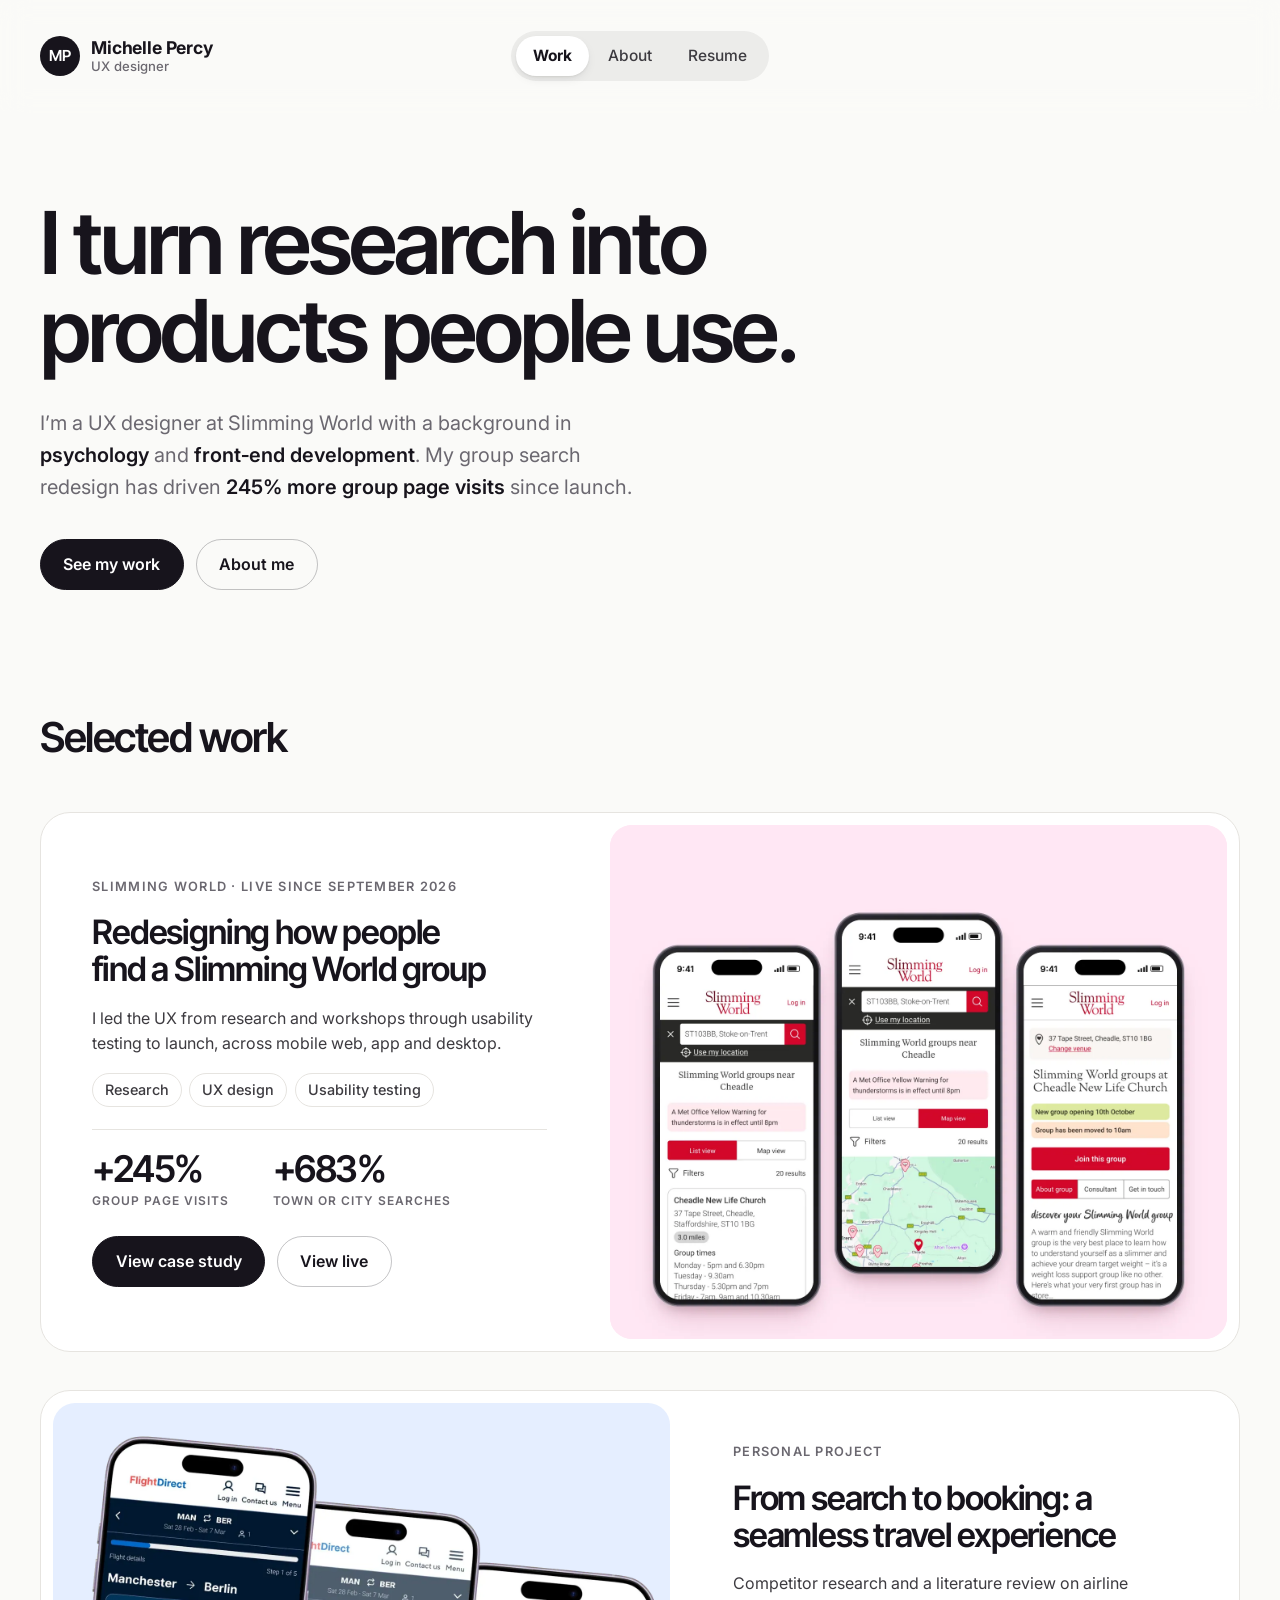
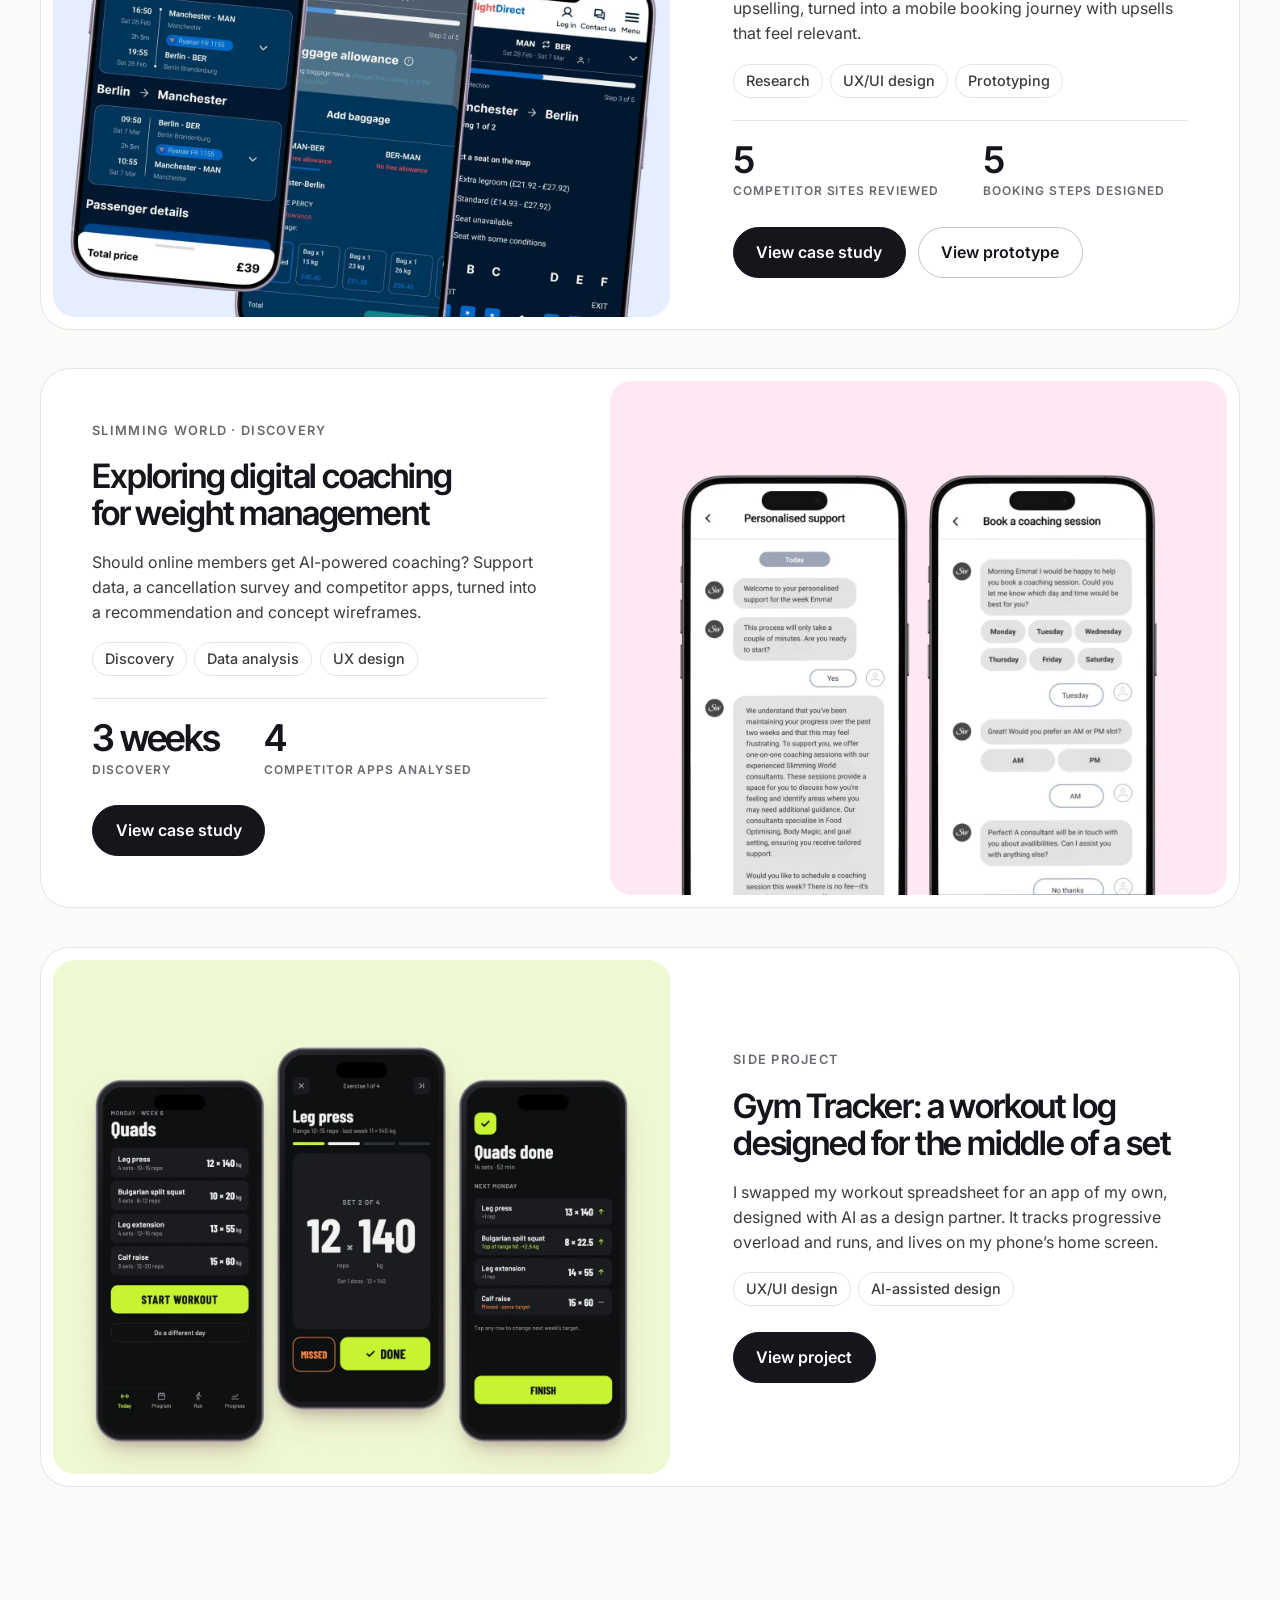
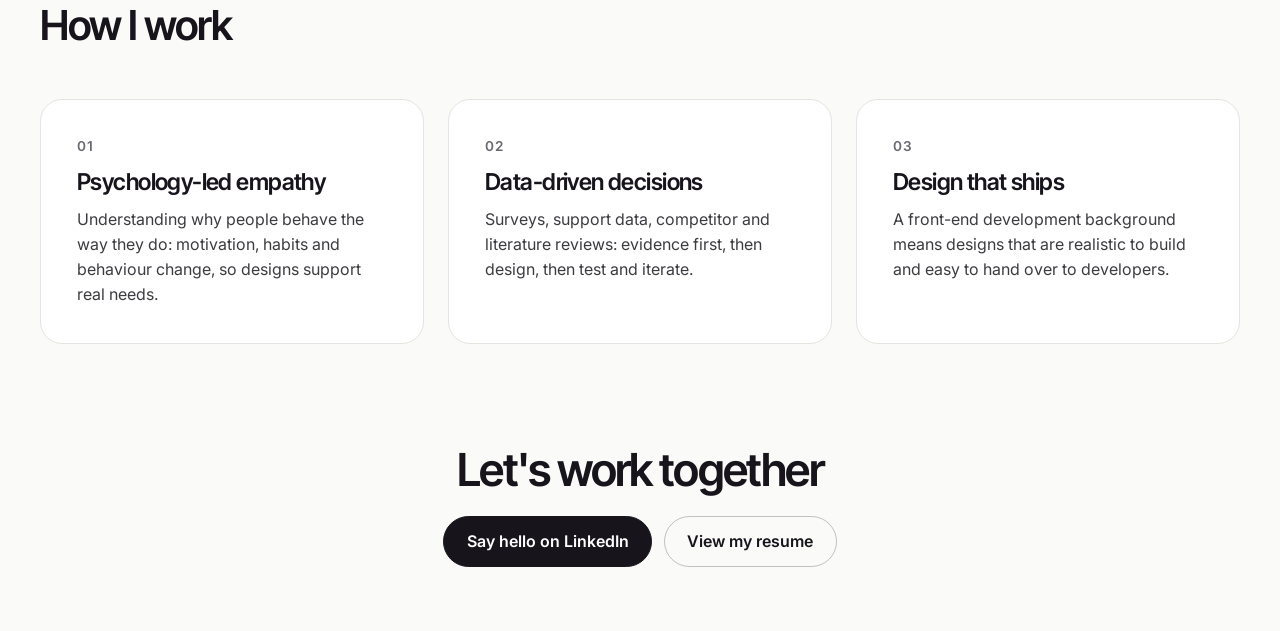
==== commit e8de2753: "Remove Websites I've built from the home page Mention PercyTech client sites on About instead, linki" ====
--- a/index.html
+++ b/index.html
@@ -174,54 +174,9 @@
           <li class="reveal" style="--d:.16s">
             <span class="num" aria-hidden="true">03</span>
             <h3>Design that ships</h3>
-            <p>A front-end development background means designs that are realistic to build, and websites I've built myself.</p>
+            <p>A front-end development background means designs that are realistic to build and easy to hand over to developers.</p>
           </li>
         </ol>
-      </div>
-    </section>
-
-    <section class="section" style="padding-top:0" aria-labelledby="sites-title">
-      <div class="wrap">
-        <div class="section-head reveal">
-          <h2 id="sites-title">Websites I've built</h2>
-        </div>
-        <ul class="sites">
-          <li class="site reveal">
-            <div class="site-media"><img src="assets/img/site-cakesheds.webp" width="1200" height="900" loading="lazy" alt="CakeSheds finder: a map of Derby with cake shed pins, beside search filters and a list of nearby cake sheds."></div>
-            <h3>CakeSheds</h3>
-            <p>Designing and developing the CakeSheds local finder.</p>
-            <ul class="chips"><li class="chip">UX/UI design</li></ul>
-            <a class="site-cta" href="https://www.cakesheds.com/search" target="_blank" rel="noopener">See website <span class="arrow" aria-hidden="true">→</span><span class="visually-hidden">: CakeSheds (opens in a new tab)</span></a>
-          </li>
-          <li class="site reveal" style="--d:.08s">
-            <div class="site-media"><img src="assets/img/site-dev-portfolio.webp" width="1200" height="900" loading="lazy" alt="Dark-themed developer portfolio homepage with a portrait, a 'Hi, I'm Mark' intro and skills cards."></div>
-            <h3>Developer Portfolio</h3>
-            <p>Designing and developing a single page portfolio website for a developer.</p>
-            <ul class="chips"><li class="chip">UX/UI design</li><li class="chip">Wix</li></ul>
-            <a class="site-cta" href="https://percytechnology.wixstudio.com/markpercy" target="_blank" rel="noopener">See website <span class="arrow" aria-hidden="true">→</span><span class="visually-hidden">: Developer Portfolio (opens in a new tab)</span></a>
-          </li>
-          <li class="site reveal">
-            <div class="site-media"><img src="assets/img/site-two-dolphins.webp" width="1200" height="900" loading="lazy" alt="The Two Dolphins guesthouse homepage: the guesthouse name over an aerial view of the Breede River, with a 'What are you planning?' panel below."></div>
-            <h3>The Two Dolphins</h3>
-            <p>Designing and developing the website for a guesthouse in South Africa.</p>
-            <ul class="chips"><li class="chip">UX/UI design</li><li class="chip">Front-end dev</li></ul>
-            <a class="site-cta" href="https://www.twodolphinsguesthouse.com/" target="_blank" rel="noopener">See website <span class="arrow" aria-hidden="true">→</span><span class="visually-hidden">: The Two Dolphins (opens in a new tab)</span></a>
-          </li>
-          <li class="site reveal" style="--d:.08s">
-            <div class="site-media"><img src="assets/img/site-reuseabook.webp" width="1200" height="900" loading="lazy" alt="Reuseabook online bookshop homepage with a 4FOR3 offer banner and a row of bestselling books."></div>
-            <h3>Reuseabook</h3>
-            <p>Redesigning and developing an e-commerce platform for used books.</p>
-            <ul class="chips"><li class="chip">Research</li><li class="chip">Shopify</li><li class="chip">Front-end dev</li></ul>
-            <a class="site-cta" href="https://reuseabook.com/" target="_blank" rel="noopener">See website <span class="arrow" aria-hidden="true">→</span><span class="visually-hidden">: Reuseabook (opens in a new tab)</span></a>
-          </li>
-          <li class="site reveal" style="--d:.16s">
-            <div class="site-media"><img src="assets/img/site-marvel.webp" width="1200" height="900" loading="lazy" alt="At Home with Marvel care company homepage: 'Providing person centered care' over a photo of a smiling older woman."></div>
-            <h3>At Home with Marvel</h3>
-            <p>Redesigning and developing a single page website for a care company.</p>
-            <ul class="chips"><li class="chip">UX/UI design</li><li class="chip">Wix</li></ul>
-            <a class="site-cta" href="https://www.athomewithmarvel.com/" target="_blank" rel="noopener">See website <span class="arrow" aria-hidden="true">→</span><span class="visually-hidden">: At Home with Marvel (opens in a new tab)</span></a>
-          </li>
-        </ul>
       </div>
     </section>
 
--- a/css/styles.css
+++ b/css/styles.css
@@ -250,28 +250,6 @@
   .project--sw .project-media:has(picture) { padding-inline: 2.5rem; }
   /* Larger Flights Direct phones on mobile */
   .project--fd.project .project-media:has(picture) { padding: 0; }
-}
-
-/* Websites grid -------------------------------------------------------- */
-.sites { display: grid; grid-template-columns: repeat(12, 1fr); gap: clamp(1rem, 2vw, 1.5rem); list-style: none; }
-.site { grid-column: span 4; display: grid; gap: 0.9rem; align-content: start; }
-.site-media { border-radius: var(--radius); overflow: hidden; background: var(--paper-2); aspect-ratio: 4 / 3; border: 1px solid var(--line); }
-.site-media img { width: 100%; height: 100%; object-fit: cover; object-position: top; transition: transform 0.8s var(--ease); }
-.site:hover .site-media img { transform: scale(1.05); }
-.site h3 { font-family: var(--font-display); font-size: 1.4rem; font-weight: 600; line-height: 1.25; letter-spacing: -0.025em; color: var(--ink); }
-.site p { color: var(--ink-soft); }
-.site .chips { margin-top: 0.15rem; }
-/* "See website →" link, styled like the case study cards' "Read case study →" */
-.site-cta { display: inline-block; width: fit-content; margin-top: 0.2rem; font-weight: 600; color: var(--ink); text-decoration: none; }
-.site-cta:hover { text-decoration: underline; text-underline-offset: 4px; }
-.site-cta .arrow { display: inline-block; margin-left: 0.15rem; transition: transform 0.3s var(--ease); }
-.site:hover .site-cta .arrow, .site-cta:focus-visible .arrow { transform: translateX(6px); }
-@media (max-width: 860px) {
-  .site { grid-column: span 6; }
-}
-@media (max-width: 560px) {
-  .sites { grid-template-columns: 1fr; }
-  .site { grid-column: auto; }
 }
 
 /* Approach cards ------------------------------------------------------- */
@@ -712,6 +690,7 @@
 .about-intro { display: grid; gap: 1.5rem; }
 .about-hero h1 { font-family: var(--font-display); font-size: var(--step-5); font-weight: 600; letter-spacing: -0.045em; line-height: 1; }
 .prose { display: grid; gap: 1rem; color: var(--ink-soft); max-width: 62ch; }
+.prose a { color: var(--ink); font-weight: 500; text-underline-offset: 3px; }
 .about-intro .hero-actions { margin-top: 0.5rem; }
 
 /* Photo collage: a tall photo beside two stacked ones, straight and borderless (the tilted sticker style was dropped, 2026-11-01) */
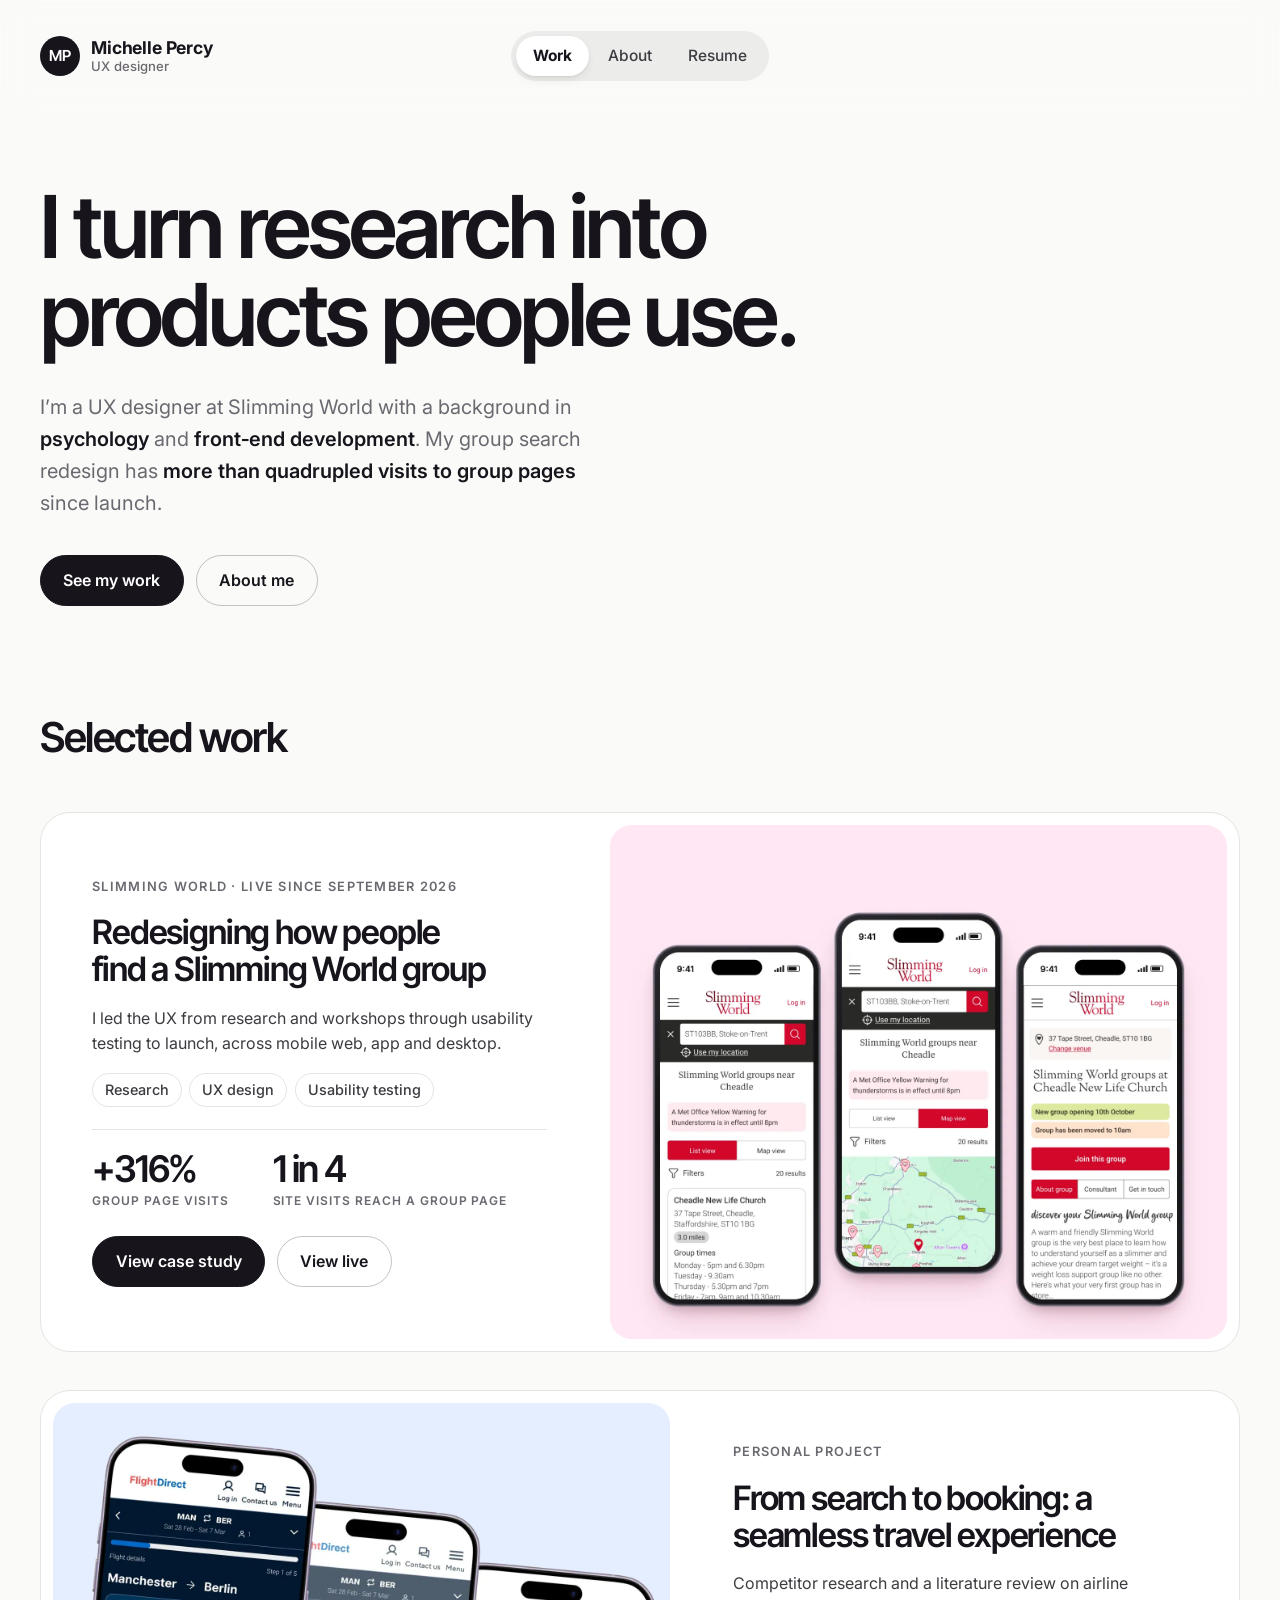
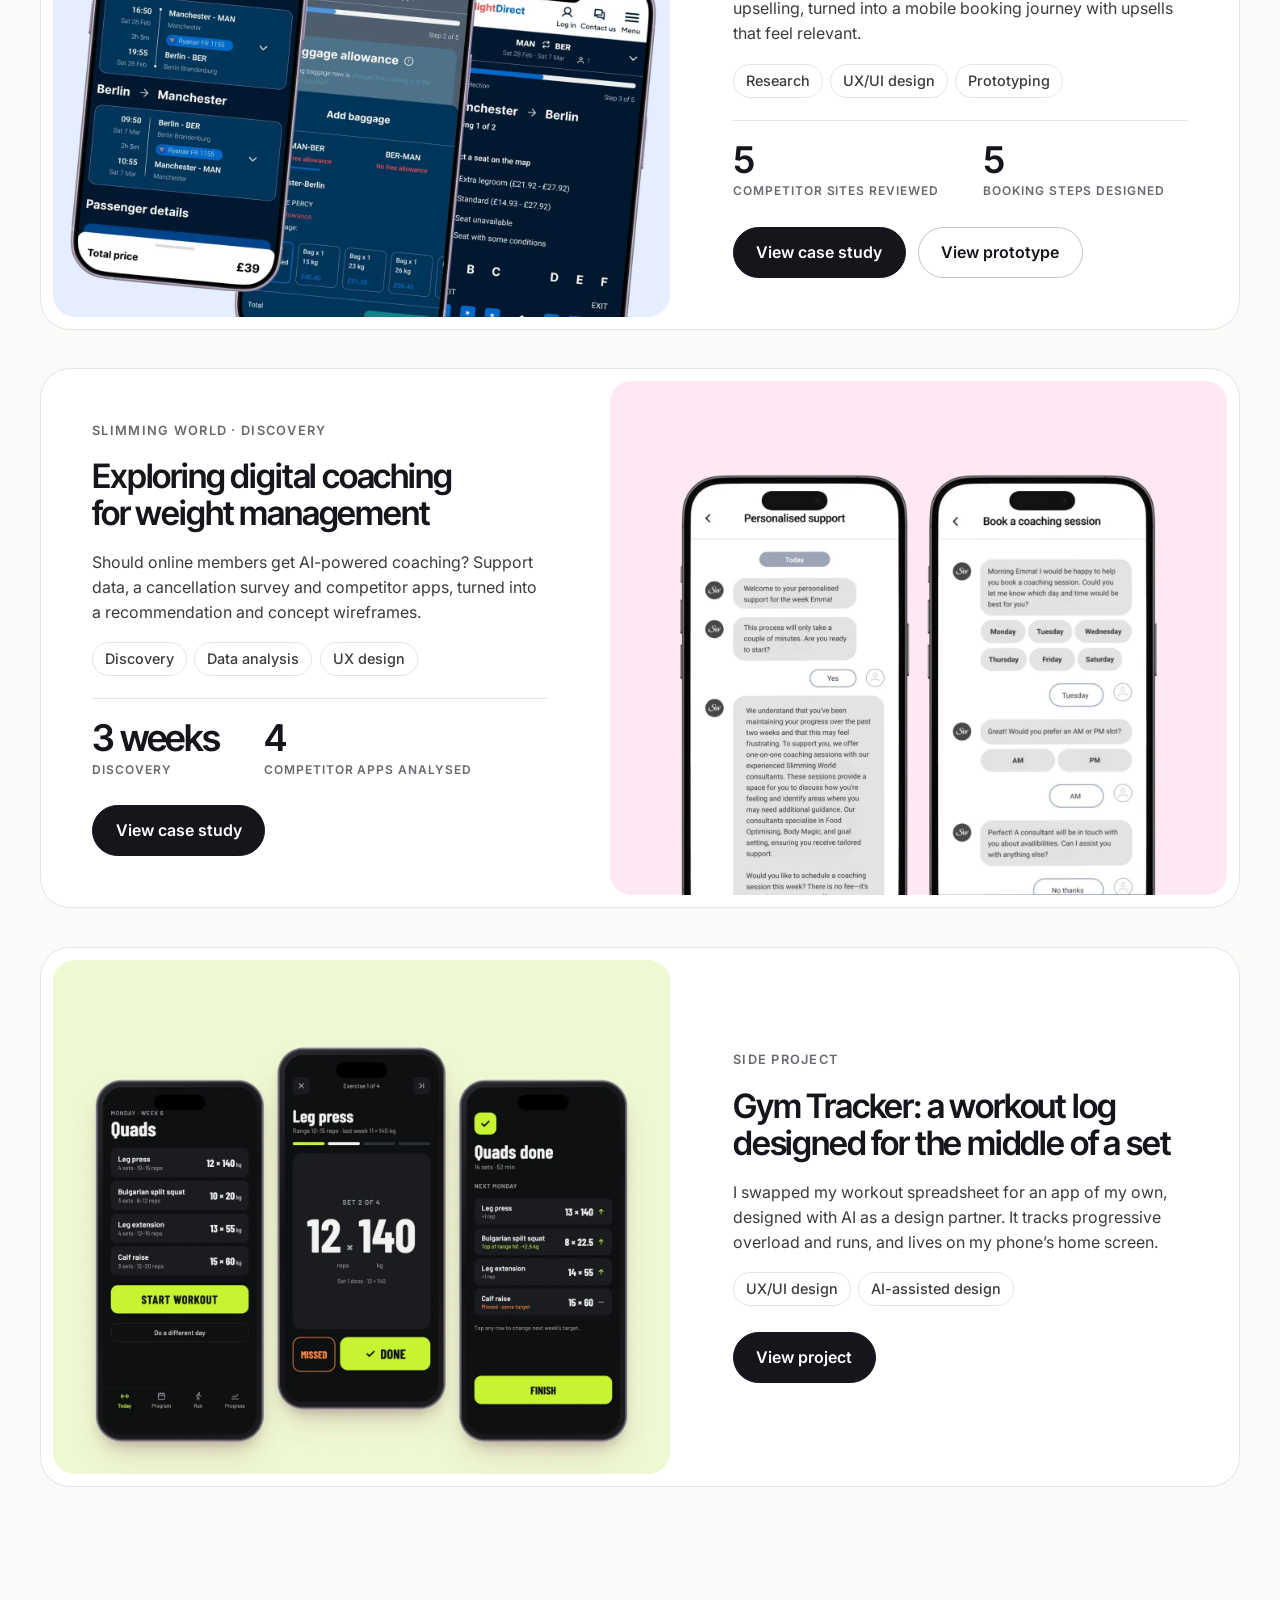
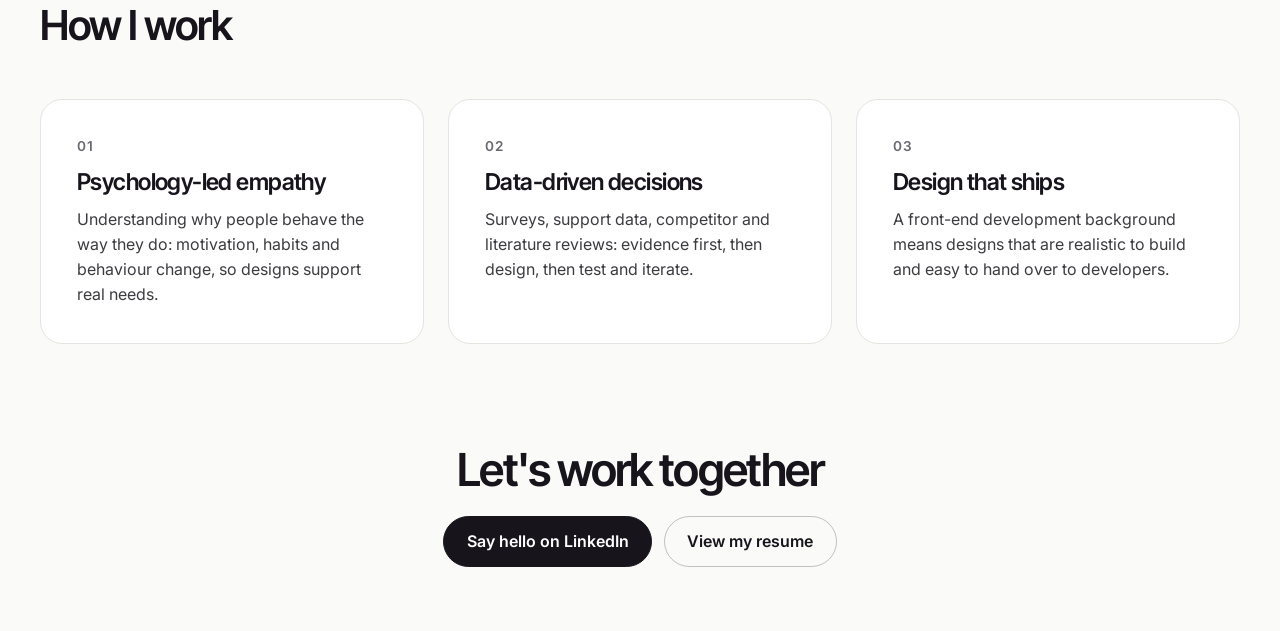
==== commit 98e558b9: "Update group search results with before/after launch data Home card and hero now show +316% group pa" ====
--- a/index.html
+++ b/index.html
@@ -43,7 +43,7 @@
           <span class="line">I turn research into</span>
           <span class="line">products people use.</span>
         </h1>
-        <p class="lede reveal">I&rsquo;m a UX designer at Slimming World with a background in <strong>psychology</strong> and <strong>front&#8209;end development</strong>. My group search redesign has driven <strong>245% more group page visits</strong> since launch.</p>
+        <p class="lede reveal">I&rsquo;m a UX designer at Slimming World with a background in <strong>psychology</strong> and <strong>front&#8209;end development</strong>. My group search redesign has <strong>more than quadrupled visits to group pages</strong> since launch.</p>
         <div class="hero-actions reveal" style="--d:.1s">
           <a class="btn" href="#work">See my work</a>
           <a class="btn btn--ghost" href="about/">About me</a>
@@ -66,9 +66,9 @@
               <ul class="chips" aria-label="Disciplines">
                 <li class="chip">Research</li><li class="chip">UX design</li><li class="chip">Usability testing</li>
               </ul>
-              <ul class="project-stats" aria-label="Results, year on year">
-                <li><strong>+245%</strong> Group page visits</li>
-                <li><strong>+683%</strong> Town or city searches</li>
+              <ul class="project-stats" aria-label="Results since launch">
+                <li><strong>+316%</strong> Group page visits</li>
+                <li><strong>1 in 4</strong> Site visits reach a group page</li>
               </ul>
               <div class="project-actions">
                 <a class="btn" href="work/group-search/">View case study<span class="visually-hidden">: group search</span></a>
--- a/css/styles.css
+++ b/css/styles.css
@@ -660,6 +660,11 @@
   .ba-facts { grid-template-columns: 1fr; }
 }
 .results-note { color: var(--muted); font-size: 0.95rem; }
+/* Search-to-contact funnel: one bar per step, sized to its share of searches, with the figures beside it */
+.funnel { list-style: none; display: grid; gap: 0.6rem; }
+.funnel li { color: var(--ink-soft); }
+.funnel li::before { content: ""; display: block; width: max(var(--w), 6px); height: 14px; margin-bottom: 0.35rem; border-radius: 4px; background: var(--c); }
+.funnel strong { font-family: var(--font-display); font-size: 1.35rem; font-weight: 600; letter-spacing: -0.03em; color: var(--ink); margin-right: 0.3rem; }
 .compare-label { font-size: 0.8rem; font-weight: 700; letter-spacing: 0.1em; text-transform: uppercase; color: var(--c); filter: brightness(0.85); }
 @media (max-width: 640px) { .compare { grid-template-columns: repeat(2, minmax(0, 1fr)); gap: 1rem; } .compare-item .step-video { width: 100%; } }
 @media (max-width: 640px) { .step, .step--pair { grid-template-columns: 1fr; } .step > img { width: 60%; margin-inline: auto; } .step-phones { max-width: 340px; width: 100%; justify-self: center; } }
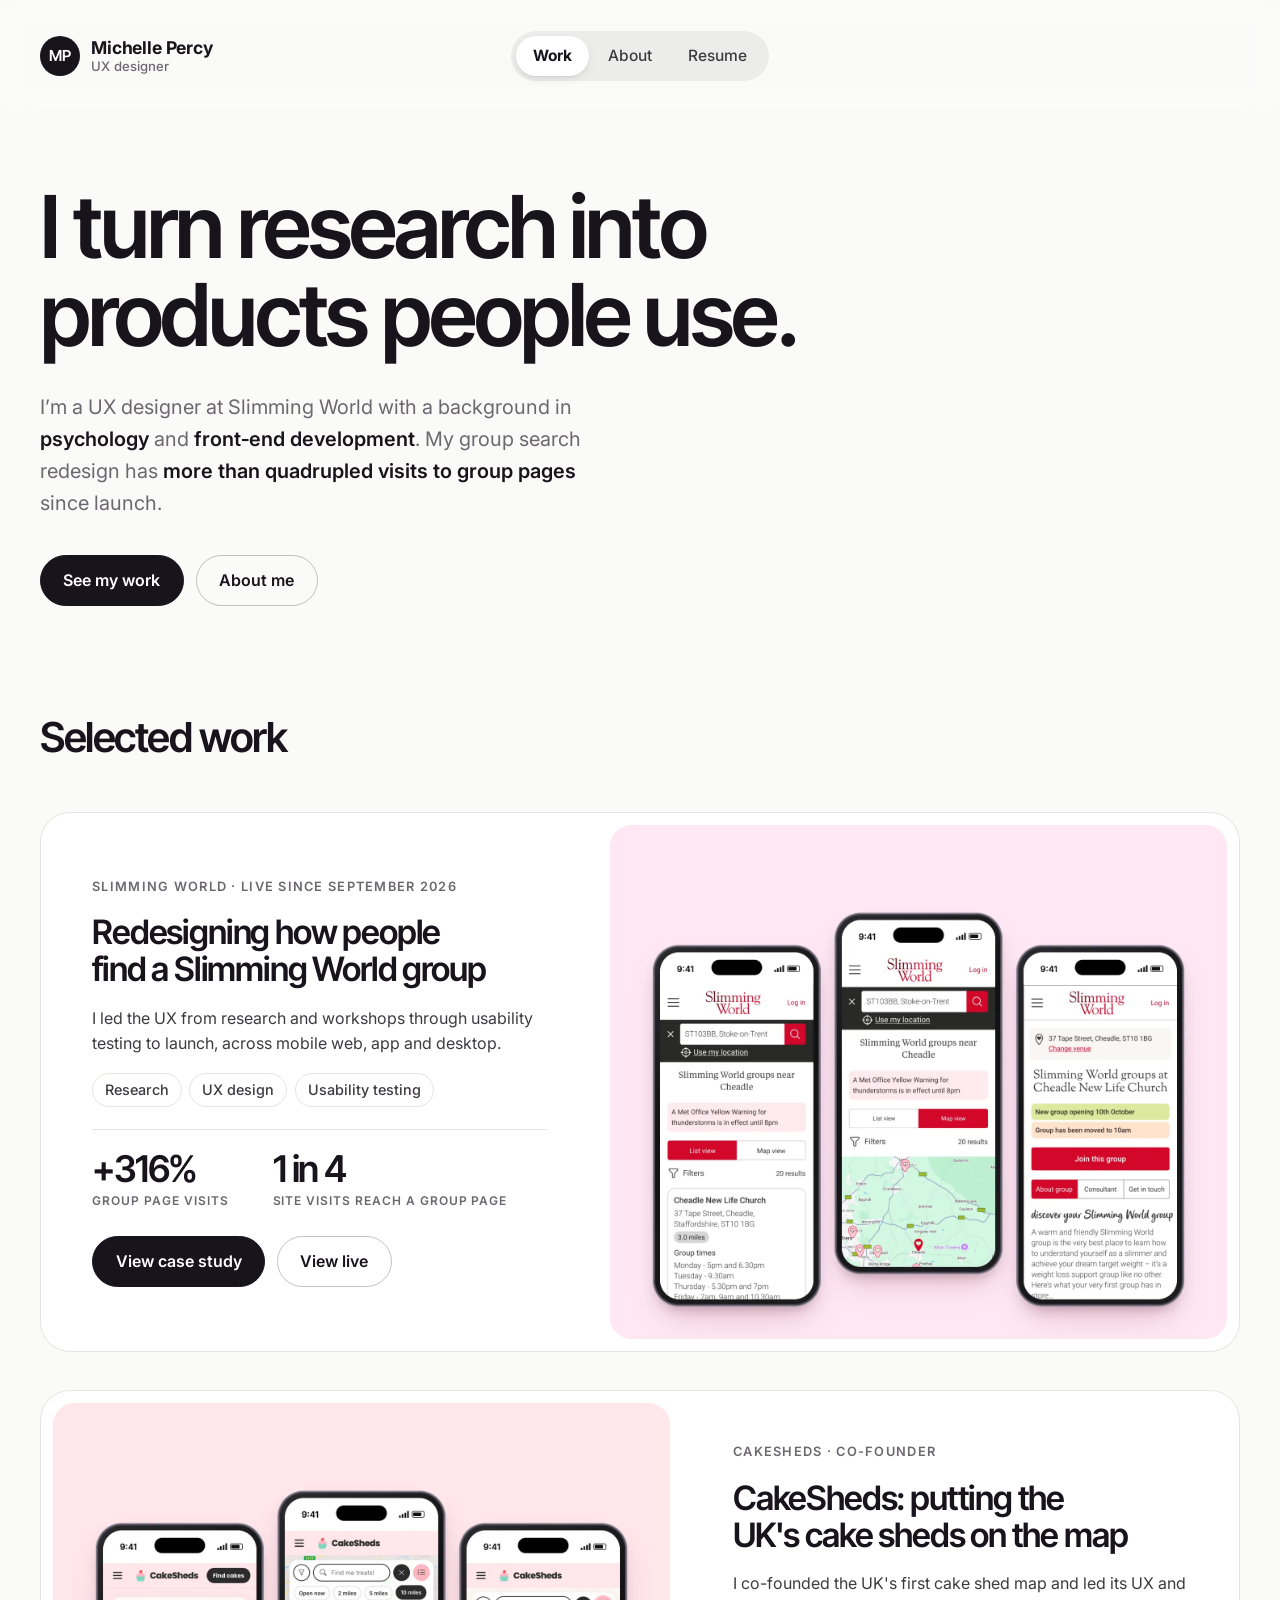
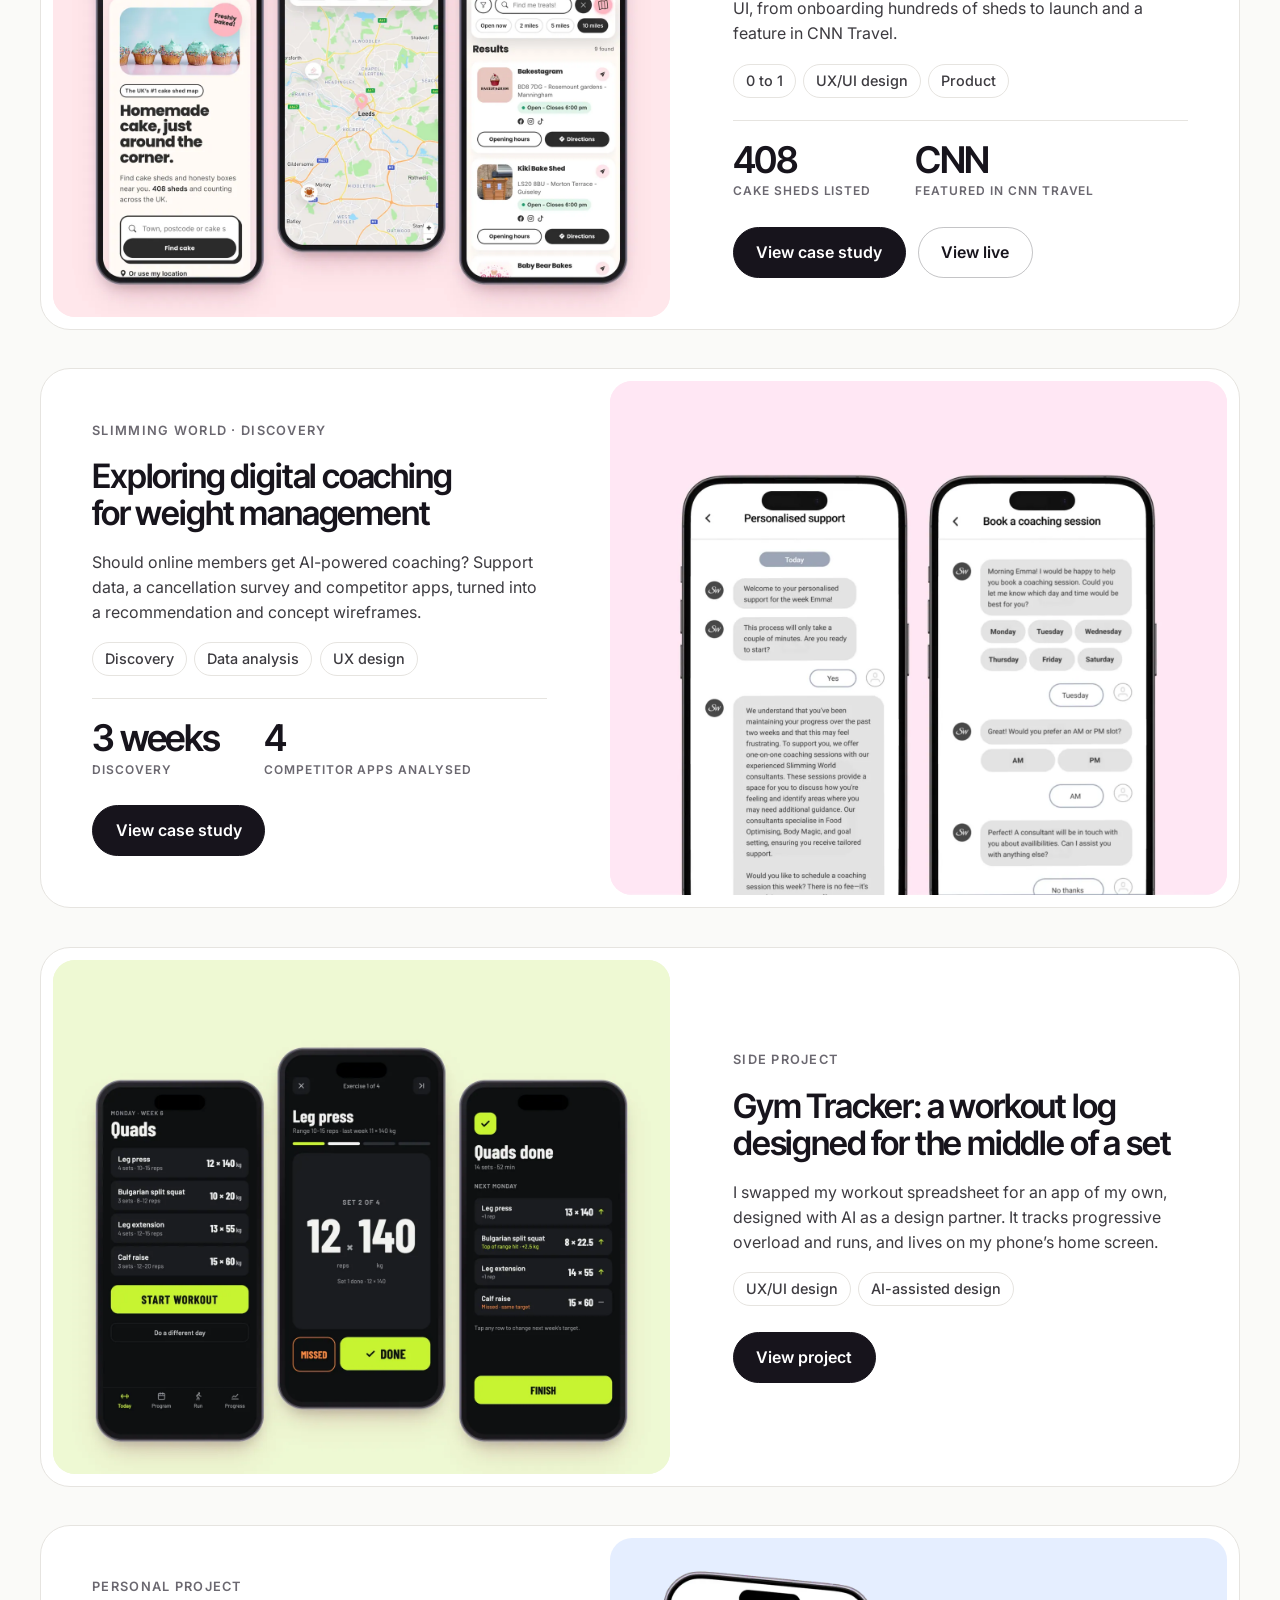
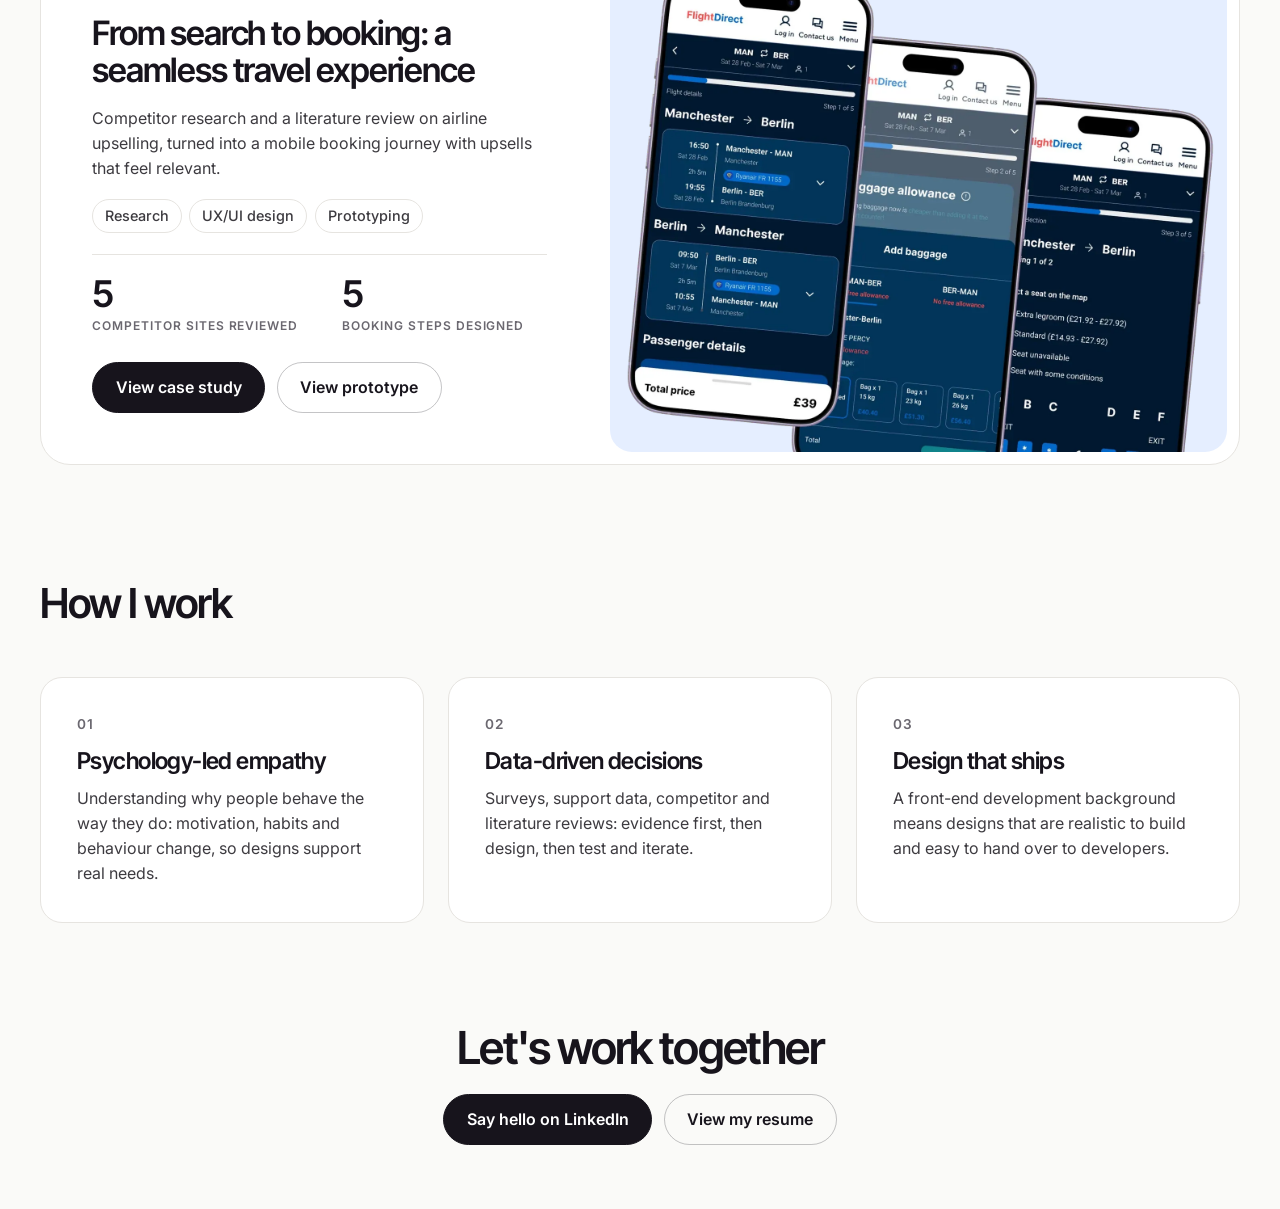
==== commit aa7261a2: "Add the CakeSheds case study A public case study for the UK cake shed map Michelle co-founded: the g" ====
--- a/index.html
+++ b/index.html
@@ -83,6 +83,75 @@
             </a>
           </li>
 
+          <li class="project project--cake reveal">
+            <div class="project-body">
+              <span class="eyebrow">CakeSheds · Co-founder</span>
+              <h3><a href="work/cake-sheds/">CakeSheds: putting the UK's cake sheds on the map</a></h3>
+              <p>I co-founded the UK's first cake shed map and led its UX and UI, from onboarding hundreds of sheds to launch and a feature in CNN Travel.</p>
+              <ul class="chips" aria-label="Disciplines">
+                <li class="chip">0 to 1</li><li class="chip">UX/UI design</li><li class="chip">Product</li>
+              </ul>
+              <ul class="project-stats" aria-label="Results">
+                <li><strong>408</strong> Cake sheds listed</li>
+                <li><strong>CNN</strong> Featured in CNN Travel</li>
+              </ul>
+              <div class="project-actions">
+                <a class="btn" href="work/cake-sheds/">View case study<span class="visually-hidden">: CakeSheds</span></a>
+                <a class="btn btn--ghost" href="https://www.cakesheds.com/" target="_blank" rel="noopener">View live<span class="visually-hidden">: CakeSheds (opens in a new tab)</span></a>
+              </div>
+            </div>
+            <a class="project-media" href="work/cake-sheds/" tabindex="-1" aria-hidden="true">
+              <picture>
+                <source media="(max-width: 860px)" srcset="assets/img/home-cakesheds-mobile.webp" width="1200" height="1170">
+                <img src="assets/img/home-cakesheds.webp" width="1800" height="1272" loading="lazy" alt="">
+              </picture>
+            </a>
+          </li>
+
+          <li class="project project--sw reveal">
+            <div class="project-body">
+              <span class="eyebrow">Slimming World · Discovery</span>
+              <h3><a href="work/digital-coaching/">Exploring digital coaching for weight management</a></h3>
+              <p>Should online members get AI-powered coaching? Support data, a cancellation survey and competitor apps, turned into a recommendation and concept wireframes.</p>
+              <ul class="chips" aria-label="Disciplines">
+                <li class="chip">Discovery</li><li class="chip">Data analysis</li><li class="chip">UX design</li>
+              </ul>
+              <ul class="project-stats" aria-label="Project facts">
+                <li><strong>3 weeks</strong> Discovery</li>
+                <li><strong>4</strong> Competitor apps analysed</li>
+              </ul>
+              <div class="project-actions">
+                <a class="btn" href="work/digital-coaching/">View case study<span class="visually-hidden">: digital coaching</span></a>
+              </div>
+            </div>
+            <a class="project-media" href="work/digital-coaching/" tabindex="-1" aria-hidden="true">
+              <picture>
+                <source media="(max-width: 860px)" srcset="assets/img/home-sw-coaching-mobile.webp" width="1200" height="1170">
+                <img src="assets/img/home-sw-coaching.webp" width="1800" height="1272" loading="lazy" alt="">
+              </picture>
+            </a>
+          </li>
+
+          <li class="project project--gym reveal">
+            <div class="project-body">
+              <span class="eyebrow">Side project</span>
+              <h3><a href="work/gym-tracker/">Gym Tracker: a workout log designed for the middle of a set</a></h3>
+              <p>I swapped my workout spreadsheet for an app of my own, designed with AI as a design partner. It tracks progressive overload and runs, and lives on my phone&rsquo;s home screen.</p>
+              <ul class="chips" aria-label="Disciplines">
+                <li class="chip">UX/UI design</li><li class="chip">AI-assisted design</li>
+              </ul>
+              <div class="project-actions">
+                <a class="btn" href="work/gym-tracker/">View project<span class="visually-hidden">: Gym Tracker</span></a>
+              </div>
+            </div>
+            <a class="project-media" href="work/gym-tracker/" tabindex="-1" aria-hidden="true">
+              <picture>
+                <source media="(max-width: 860px)" srcset="assets/img/home-gym-mobile.webp" width="1200" height="1170">
+                <img src="assets/img/home-gym.webp" width="1800" height="1272" loading="lazy" alt="">
+              </picture>
+            </a>
+          </li>
+
           <li class="project project--fd reveal">
             <div class="project-body">
               <span class="eyebrow">Personal project</span>
@@ -104,50 +173,6 @@
               <picture>
                 <source media="(max-width: 860px)" srcset="assets/img/home-flights-mobile.webp" width="1200" height="1195">
                 <img src="assets/img/home-flights.webp" width="1800" height="1272" loading="lazy" alt="">
-              </picture>
-            </a>
-          </li>
-
-          <li class="project project--sw reveal">
-            <div class="project-body">
-              <span class="eyebrow">Slimming World · Discovery</span>
-              <h3><a href="work/digital-coaching/">Exploring digital coaching for weight management</a></h3>
-              <p>Should online members get AI-powered coaching? Support data, a cancellation survey and competitor apps, turned into a recommendation and concept wireframes.</p>
-              <ul class="chips" aria-label="Disciplines">
-                <li class="chip">Discovery</li><li class="chip">Data analysis</li><li class="chip">UX design</li>
-              </ul>
-              <ul class="project-stats" aria-label="Project facts">
-                <li><strong>3 weeks</strong> Discovery</li>
-                <li><strong>4</strong> Competitor apps analysed</li>
-              </ul>
-              <div class="project-actions">
-                <a class="btn" href="work/digital-coaching/">View case study<span class="visually-hidden">: digital coaching</span></a>
-              </div>
-            </div>
-            <a class="project-media" href="work/digital-coaching/" tabindex="-1" aria-hidden="true">
-              <picture>
-                <source media="(max-width: 860px)" srcset="assets/img/home-sw-coaching-mobile.webp" width="1200" height="1170">
-                <img src="assets/img/home-sw-coaching.webp" width="1800" height="1272" loading="lazy" alt="">
-              </picture>
-            </a>
-          </li>
-
-          <li class="project project--gym reveal">
-            <div class="project-body">
-              <span class="eyebrow">Side project</span>
-              <h3><a href="work/gym-tracker/">Gym Tracker: a workout log designed for the middle of a set</a></h3>
-              <p>I swapped my workout spreadsheet for an app of my own, designed with AI as a design partner. It tracks progressive overload and runs, and lives on my phone&rsquo;s home screen.</p>
-              <ul class="chips" aria-label="Disciplines">
-                <li class="chip">UX/UI design</li><li class="chip">AI-assisted design</li>
-              </ul>
-              <div class="project-actions">
-                <a class="btn" href="work/gym-tracker/">View project<span class="visually-hidden">: Gym Tracker</span></a>
-              </div>
-            </div>
-            <a class="project-media" href="work/gym-tracker/" tabindex="-1" aria-hidden="true">
-              <picture>
-                <source media="(max-width: 860px)" srcset="assets/img/home-gym-mobile.webp" width="1200" height="1170">
-                <img src="assets/img/home-gym.webp" width="1800" height="1272" loading="lazy" alt="">
               </picture>
             </a>
           </li>
--- a/css/styles.css
+++ b/css/styles.css
@@ -25,6 +25,8 @@
   --gym: #16181b;         /* Gym Tracker: the app's near-black, with its lime as the soft tint */
   --gym-soft: #eef8d2;
   --gym-lime: #c6f432;
+  --cake: #c22b5c;        /* CakeSheds: a deep raspberry for text and accents, with the site's header pink as the tint */
+  --cake-soft: #ffe6eb;
 
   --accent: var(--pink);
   --accent-ink: var(--pink-ink);
@@ -213,6 +215,7 @@
 .project:nth-child(even) .project-media { order: -1; }
 .project--fd { --c: var(--fd); --c-soft: var(--fd-soft); }
 .project--gym { --c: var(--gym); --c-soft: var(--gym-soft); }
+.project--cake { --c: var(--cake); --c-soft: var(--cake-soft); }
 .project:hover { box-shadow: var(--shadow); }
 .project-body { padding: clamp(1.75rem, 4vw, 3.25rem); display: grid; gap: 1.1rem; align-content: center; }
 .project h3 { font-family: var(--font-display); font-size: clamp(1.5rem, 1.25rem + 1.1vw, 2.1rem); font-weight: 600; letter-spacing: -0.035em; line-height: 1.1; }
@@ -276,6 +279,7 @@
 .cs { --c: var(--sw); --c-soft: var(--sw-soft); }
 .cs--fd { --c: var(--fd); --c-soft: var(--fd-soft); }
 .cs--gym { --c: var(--gym); --c-soft: var(--gym-soft); }
+.cs--cake { --c: var(--cake); --c-soft: var(--cake-soft); }
 .cs--gym .cs-cover::before { background: radial-gradient(60% 80% at 20% 0%, color-mix(in srgb, var(--gym-lime) 22%, transparent), transparent 60%); }
 .cs--gym .big-statement mark { background: linear-gradient(transparent 60%, color-mix(in srgb, var(--gym-lime) 70%, transparent) 60%); }
 /* Colour swatches (Gym Tracker visual design) */
@@ -499,6 +503,44 @@
 /* Reflection: who I worked with */
 .team-chips { list-style: none; display: flex; flex-wrap: wrap; gap: 0.5rem; margin-bottom: 1rem; }
 .team-chips li { padding: 0.45rem 0.9rem; border-radius: 999px; background: var(--c-soft); color: var(--ink); font-weight: 600; font-size: 0.9rem; }
+
+/* Case study overview, after Nicole Roberts' layout (2026-11-01): intro, a row of project details,
+   then business and user need boxes, the problem to solve, and the headline results */
+.cs-section .overview-intro { font-size: 1.125rem; line-height: 1.65; color: var(--ink); max-width: 62ch; }
+/* Project details as one row, each label above its value */
+.meta-list { margin: 0; display: grid; grid-template-columns: repeat(5, minmax(0, 1fr)); gap: 1.25rem 1.5rem; padding-block: 1.25rem; border-block: 1px solid var(--line); }
+.meta-list div { display: grid; gap: 0.3rem; align-content: start; }
+.meta-list dt { font-size: 0.72rem; font-weight: 600; letter-spacing: 0.08em; text-transform: uppercase; color: var(--muted); }
+.meta-list dd { margin: 0; font-size: 0.92rem; line-height: 1.45; color: var(--ink); }
+.needs { display: grid; grid-template-columns: repeat(2, minmax(0, 1fr)); gap: 1rem; }
+.need { padding: 1.25rem 1.4rem; border-radius: var(--radius); background: var(--card); border: 1px solid var(--line); display: grid; gap: 0.4rem; align-content: start; }
+.need-label { font-size: 0.75rem; font-weight: 600; letter-spacing: 0.1em; text-transform: uppercase; color: var(--muted); }
+.cs-section .need p { color: var(--ink); }
+.problem { display: grid; gap: 0.6rem; padding: clamp(1.4rem, 3vw, 2rem); border-radius: var(--radius); background: var(--c-soft); }
+.problem .big-statement { max-width: 36ch !important; }
+.glance-stats--row { grid-template-columns: repeat(3, minmax(0, 1fr)); }
+@media (max-width: 960px) { .meta-list { grid-template-columns: repeat(3, minmax(0, 1fr)); } }
+@media (max-width: 760px) {
+  .needs, .glance-stats--row { grid-template-columns: 1fr; }
+  .meta-list { grid-template-columns: repeat(2, minmax(0, 1fr)); }
+}
+/* Research themes: a big figure with one line of evidence */
+.themes { list-style: none; display: grid; grid-template-columns: repeat(3, minmax(0, 1fr)); gap: 1rem; }
+.themes li { display: grid; gap: 0.35rem; align-content: start; padding: 1.25rem 1.4rem; border-radius: var(--radius); background: var(--card); border: 1px solid var(--line); color: var(--ink-soft); }
+.theme-stat { font-family: var(--font-display); font-size: clamp(2rem, 1.6rem + 1.4vw, 2.6rem); font-weight: 600; letter-spacing: -0.04em; line-height: 1; color: var(--c); }
+@media (max-width: 760px) { .themes { grid-template-columns: 1fr; } }
+.stories p { color: var(--ink-soft); }
+.theme-title { font-family: var(--font-display); font-size: 1.25rem; font-weight: 600; letter-spacing: -0.02em; color: var(--ink); }
+/* A quote pulled from press or research, with its source */
+.pull-quote { margin: 0; padding: 0.25rem 0 0.25rem 1.5rem; border-left: 3px solid var(--c); display: grid; gap: 0.6rem; }
+.cs-section .pull-quote p { font-family: var(--font-display); font-size: var(--step-1); font-weight: 500; line-height: 1.4; letter-spacing: -0.015em; color: var(--ink); max-width: 46ch; }
+.pull-quote cite { font-style: normal; font-size: 0.9rem; color: var(--muted); }
+.cta-row { display: flex; flex-wrap: wrap; gap: 0.75rem 2rem; }
+/* All seven user stories, two to a row on wider screens */
+.stories--grid { grid-template-columns: repeat(2, minmax(0, 1fr)); }
+.stories--grid > li { align-content: start; }
+.stories--grid blockquote { font-size: 1.1rem; }
+@media (max-width: 760px) { .stories--grid { grid-template-columns: 1fr; } }
 
 /* At a glance summary under the cover */
 .glance { display: grid; gap: 1.25rem; margin-top: clamp(1.5rem, 4vw, 2.5rem); padding: clamp(1.4rem, 3.5vw, 2.5rem); border-radius: var(--radius); background: var(--card); border: 1px solid var(--line); }
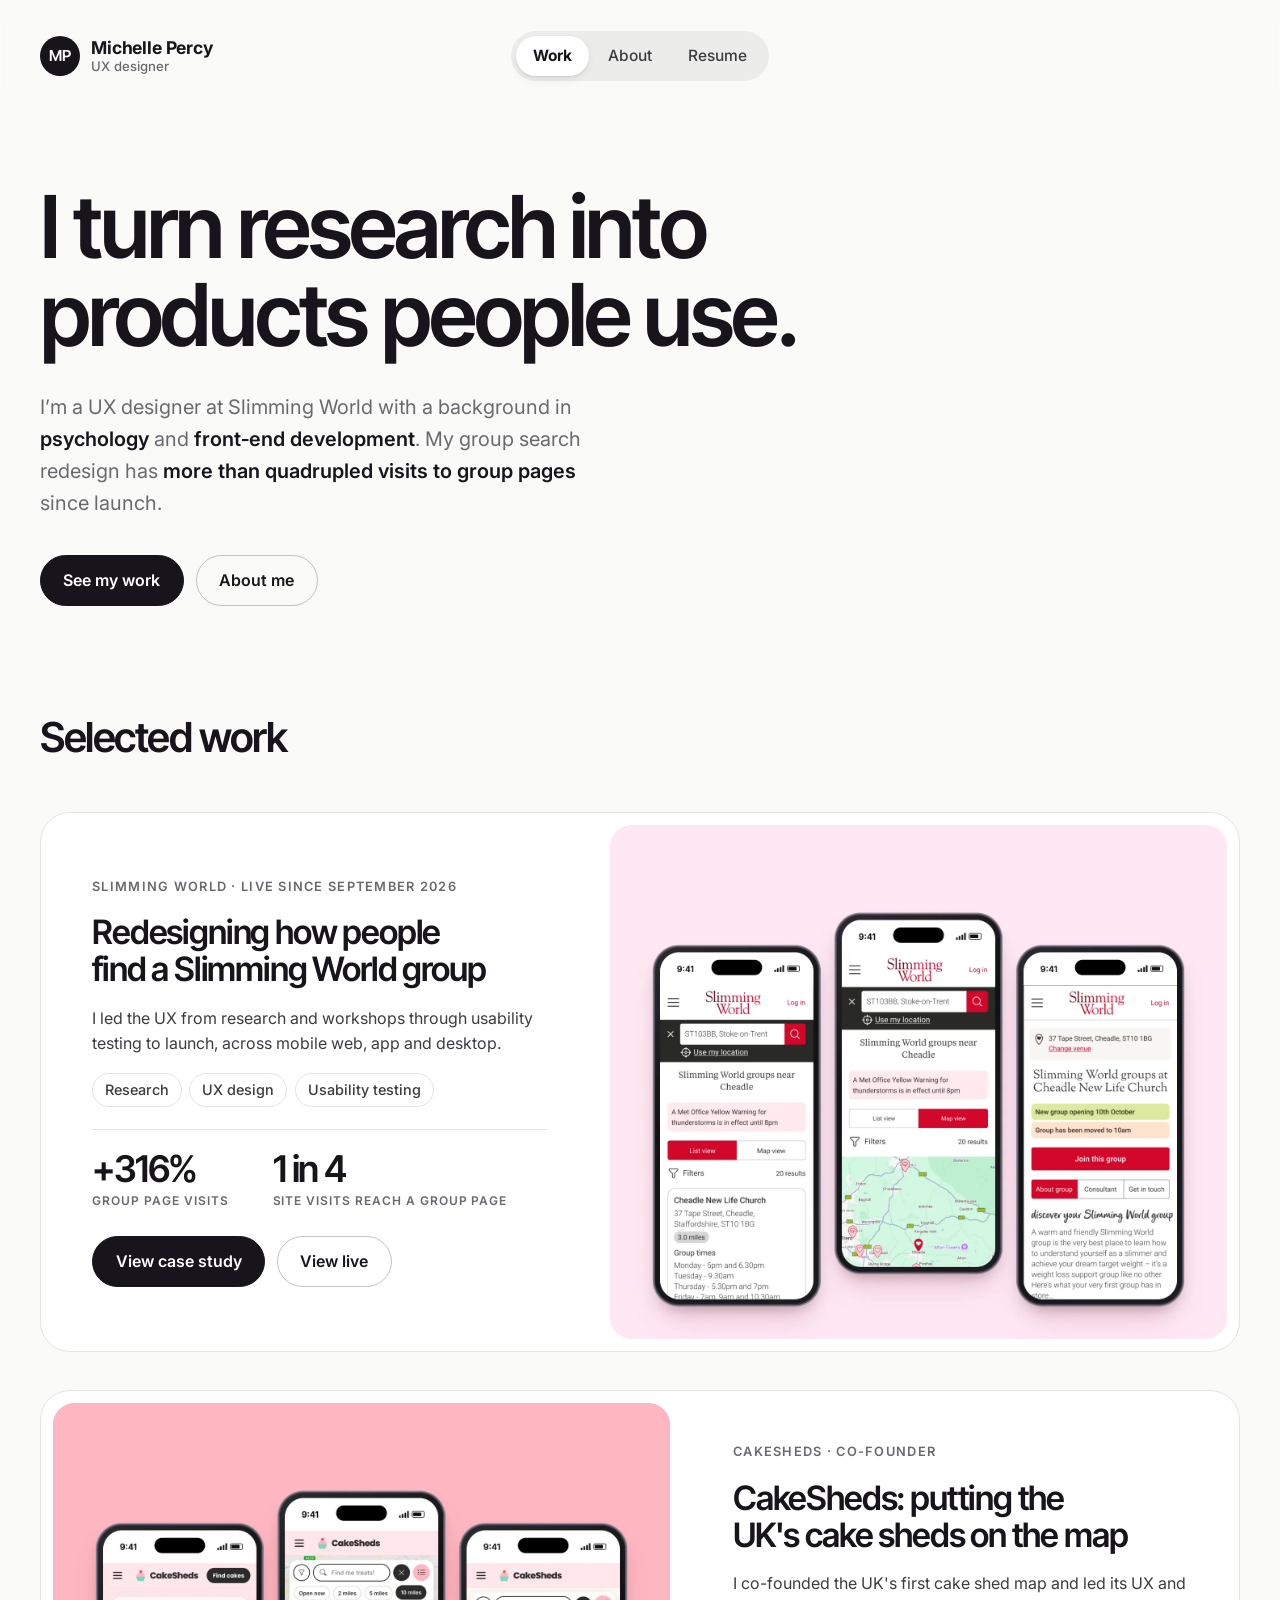
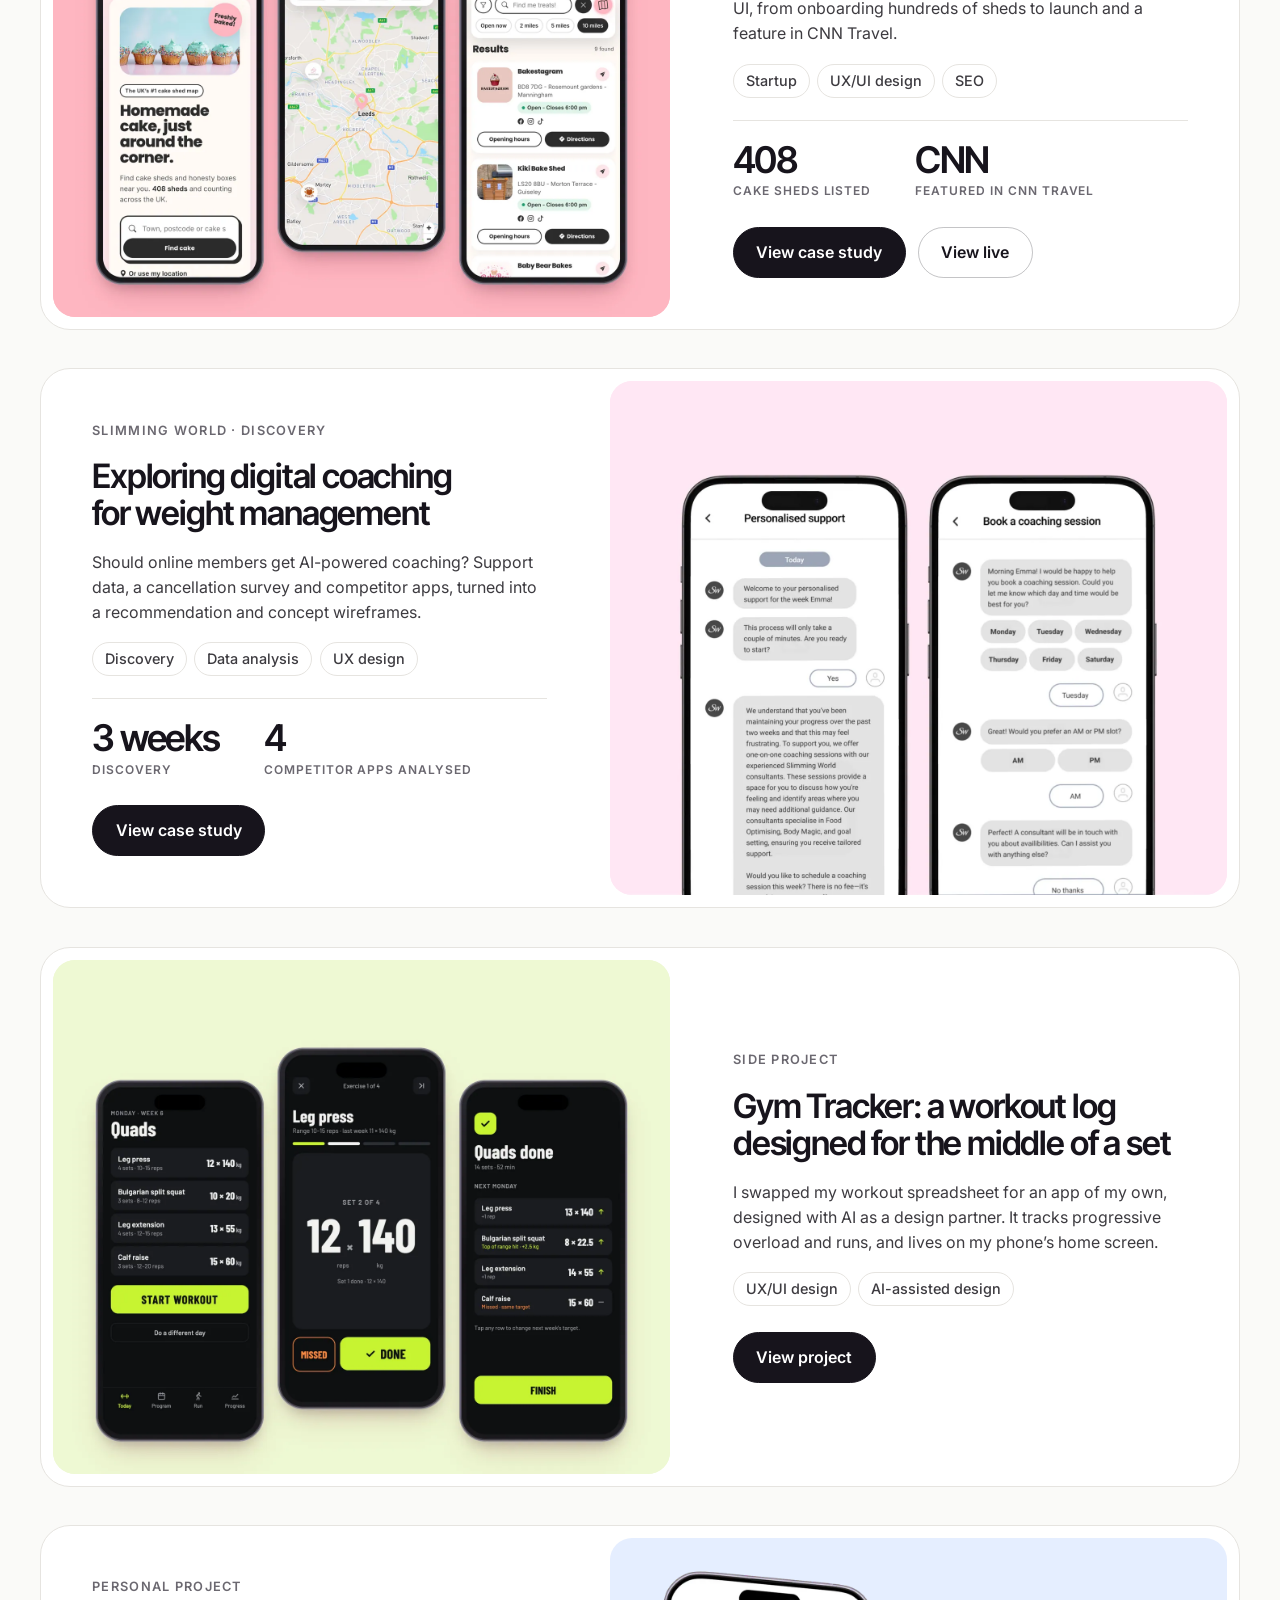
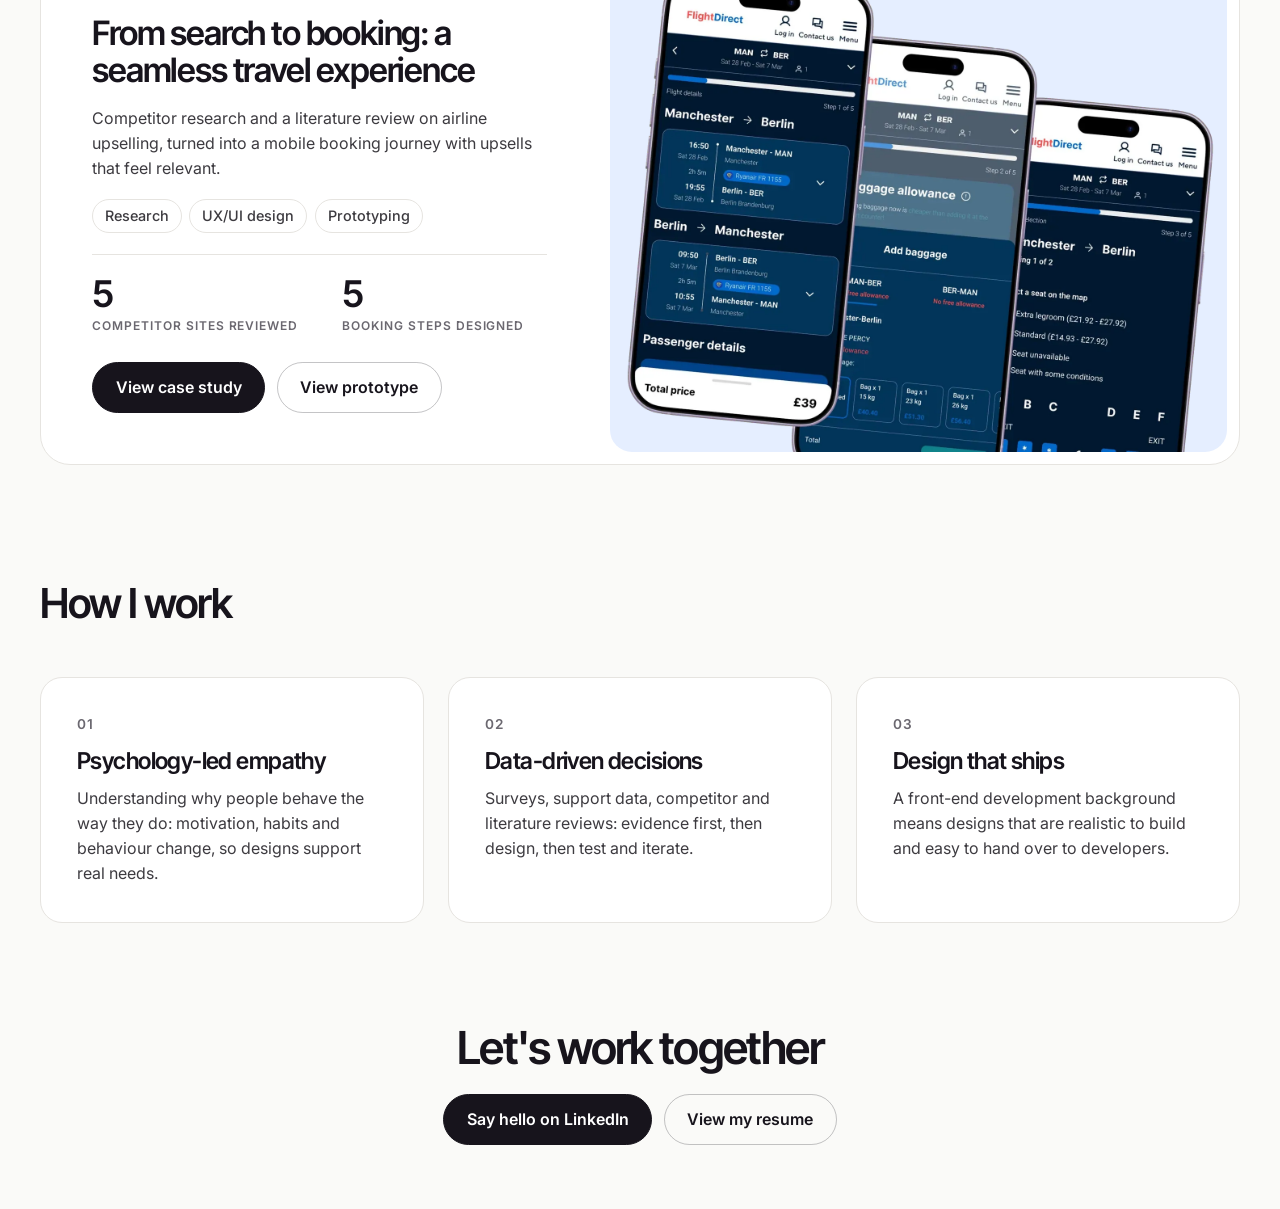
==== commit 39499ca8: "Replace the '0 to 1' tag on the CakeSheds card Co-Authored-By: Claude Opus 5.5 <noreply@anthropic.co" ====
--- a/index.html
+++ b/index.html
@@ -89,7 +89,7 @@
               <h3><a href="work/cake-sheds/">CakeSheds: putting the UK's cake sheds on the map</a></h3>
               <p>I co-founded the UK's first cake shed map and led its UX and UI, from onboarding hundreds of sheds to launch and a feature in CNN Travel.</p>
               <ul class="chips" aria-label="Disciplines">
-                <li class="chip">0 to 1</li><li class="chip">UX/UI design</li><li class="chip">Product</li>
+                <li class="chip">Startup</li><li class="chip">UX/UI design</li><li class="chip">SEO</li>
               </ul>
               <ul class="project-stats" aria-label="Results">
                 <li><strong>408</strong> Cake sheds listed</li>
--- a/css/styles.css
+++ b/css/styles.css
@@ -25,8 +25,10 @@
   --gym: #16181b;         /* Gym Tracker: the app's near-black, with its lime as the soft tint */
   --gym-soft: #eef8d2;
   --gym-lime: #c6f432;
-  --cake: #c22b5c;        /* CakeSheds: a deep raspberry for text and accents, with the site's header pink as the tint */
-  --cake-soft: #ffe6eb;
+  /* CakeSheds brand colours (owner's request): mint and pink. Both are light, so text on them stays dark */
+  --cake: #7ed7c1;        /* mint */
+  --cake-pink: #ffb6c1;   /* pink */
+  --cake-soft: #ffe6eb;   /* the site's header pink, for tints */
 
   --accent: var(--pink);
   --accent-ink: var(--pink-ink);
@@ -215,7 +217,7 @@
 .project:nth-child(even) .project-media { order: -1; }
 .project--fd { --c: var(--fd); --c-soft: var(--fd-soft); }
 .project--gym { --c: var(--gym); --c-soft: var(--gym-soft); }
-.project--cake { --c: var(--cake); --c-soft: var(--cake-soft); }
+.project--cake { --c: var(--cake); --c-soft: var(--cake-pink); }
 .project:hover { box-shadow: var(--shadow); }
 .project-body { padding: clamp(1.75rem, 4vw, 3.25rem); display: grid; gap: 1.1rem; align-content: center; }
 .project h3 { font-family: var(--font-display); font-size: clamp(1.5rem, 1.25rem + 1.1vw, 2.1rem); font-weight: 600; letter-spacing: -0.035em; line-height: 1.1; }
@@ -280,6 +282,17 @@
 .cs--fd { --c: var(--fd); --c-soft: var(--fd-soft); }
 .cs--gym { --c: var(--gym); --c-soft: var(--gym-soft); }
 .cs--cake { --c: var(--cake); --c-soft: var(--cake-soft); }
+/* Mint and pink are too light for small text or white text, so on CakeSheds: labels and links stay ink,
+   the cover is pink, and coloured panels carry ink text */
+.cs--cake :is(.eyebrow, .cs-section > h2 .n, .text-link) { color: var(--ink); filter: none; }
+.cs--cake .text-link { text-decoration-color: var(--cake); text-decoration-thickness: 2px; }
+.cs--cake .cs-cover { background: var(--cake-pink); }
+.cs--cake .cs-cover::before { background: radial-gradient(60% 80% at 20% 0%, rgb(255 255 255 / 0.35), transparent 60%); }
+.cs--cake :is(.wins, .glance-stats li) { color: var(--ink); }
+.cs--cake .cs-section .wins p { color: var(--ink); }
+.cs--cake .big-statement mark { background: linear-gradient(transparent 60%, color-mix(in srgb, var(--cake) 55%, transparent) 60%); }
+.cs--cake .theme-stat { color: var(--ink); }
+.next--light { color: var(--ink); }
 .cs--gym .cs-cover::before { background: radial-gradient(60% 80% at 20% 0%, color-mix(in srgb, var(--gym-lime) 22%, transparent), transparent 60%); }
 .cs--gym .big-statement mark { background: linear-gradient(transparent 60%, color-mix(in srgb, var(--gym-lime) 70%, transparent) 60%); }
 /* Colour swatches (Gym Tracker visual design) */
@@ -535,7 +548,10 @@
 .pull-quote { margin: 0; padding: 0.25rem 0 0.25rem 1.5rem; border-left: 3px solid var(--c); display: grid; gap: 0.6rem; }
 .cs-section .pull-quote p { font-family: var(--font-display); font-size: var(--step-1); font-weight: 500; line-height: 1.4; letter-spacing: -0.015em; color: var(--ink); max-width: 46ch; }
 .pull-quote cite { font-style: normal; font-size: 0.9rem; color: var(--muted); }
-.cta-row { display: flex; flex-wrap: wrap; gap: 0.75rem 2rem; }
+/* Press card: the publication, headline and a quote, with a link to the article */
+.press { margin: 0; display: grid; gap: 1rem; justify-items: start; padding: clamp(1.4rem, 3.5vw, 2.5rem); border-radius: var(--radius); background: var(--card); border: 1px solid var(--line); }
+.press-title { font-family: var(--font-display); font-size: var(--step-2); font-weight: 600; letter-spacing: -0.03em; line-height: 1.15; color: var(--ink); max-width: 28ch; }
+.press figcaption { font-size: 0.9rem; color: var(--muted); }
 /* All seven user stories, two to a row on wider screens */
 .stories--grid { grid-template-columns: repeat(2, minmax(0, 1fr)); }
 .stories--grid > li { align-content: start; }
